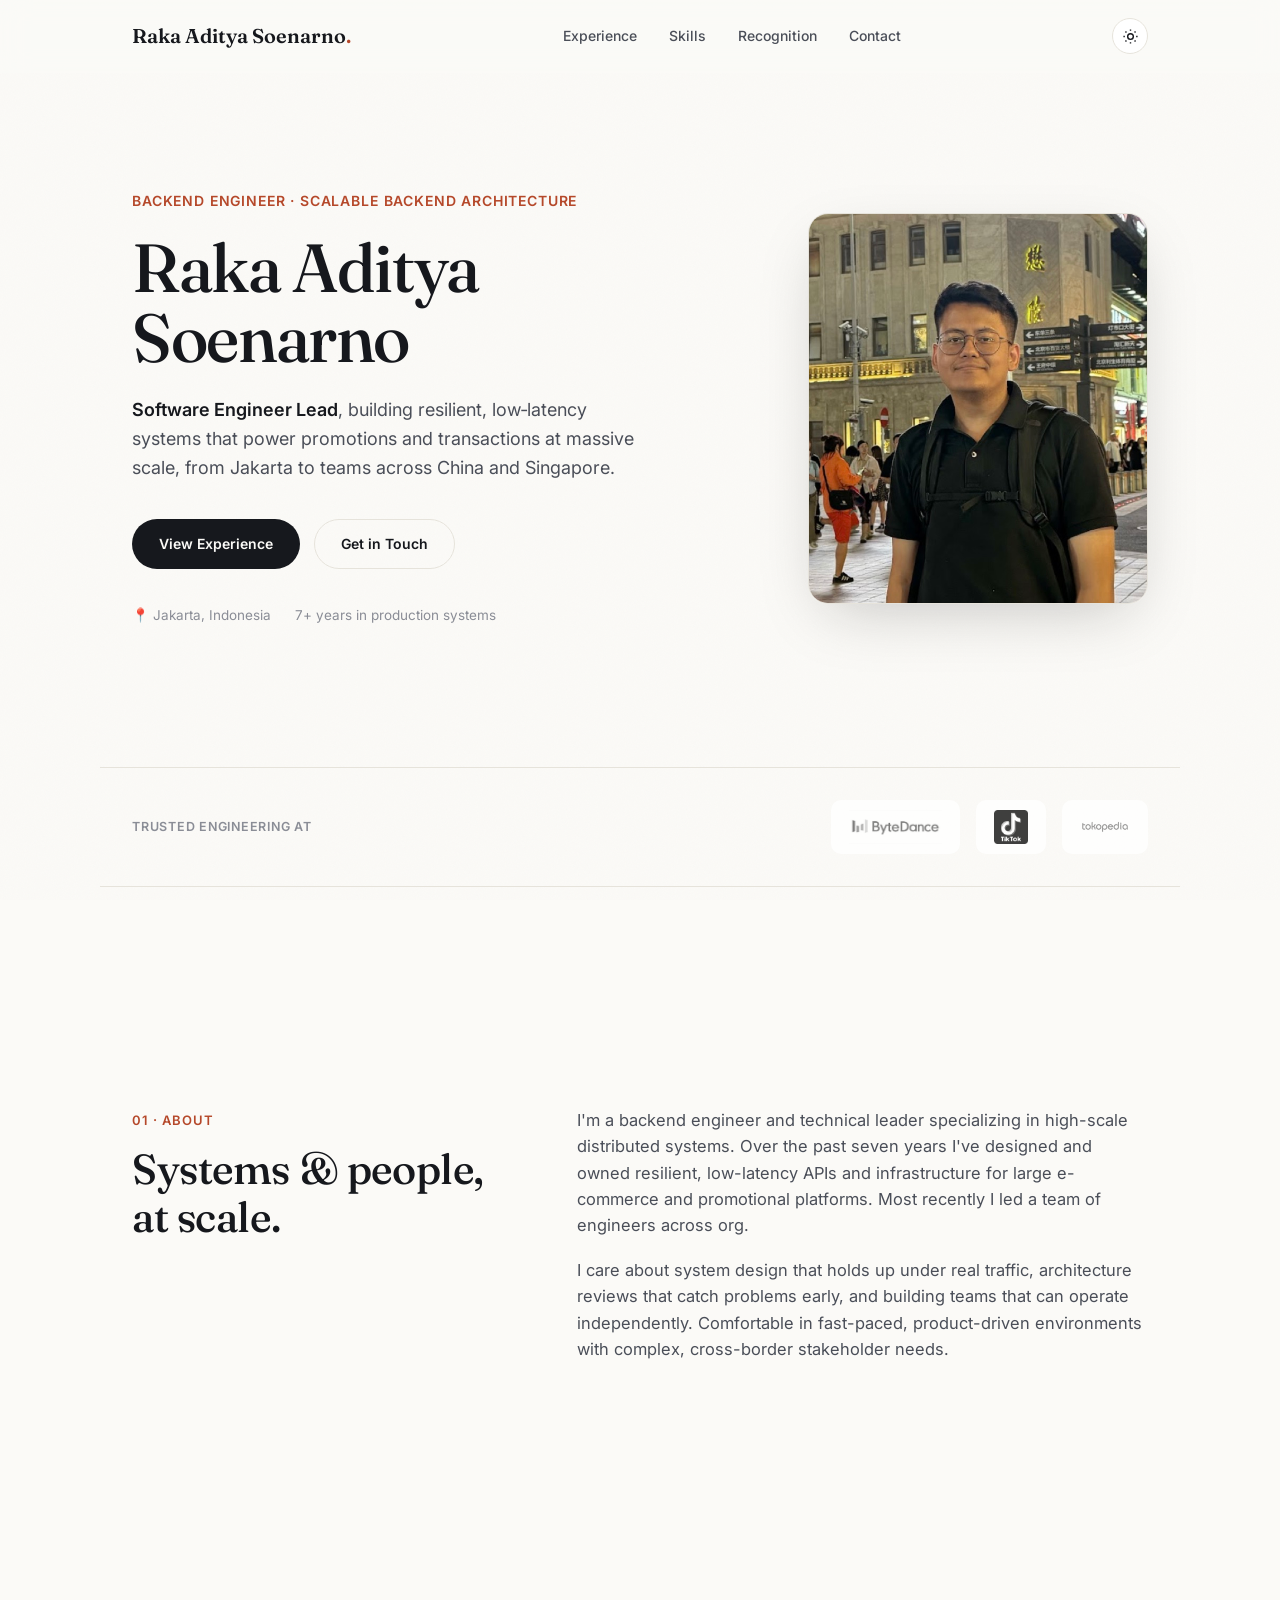
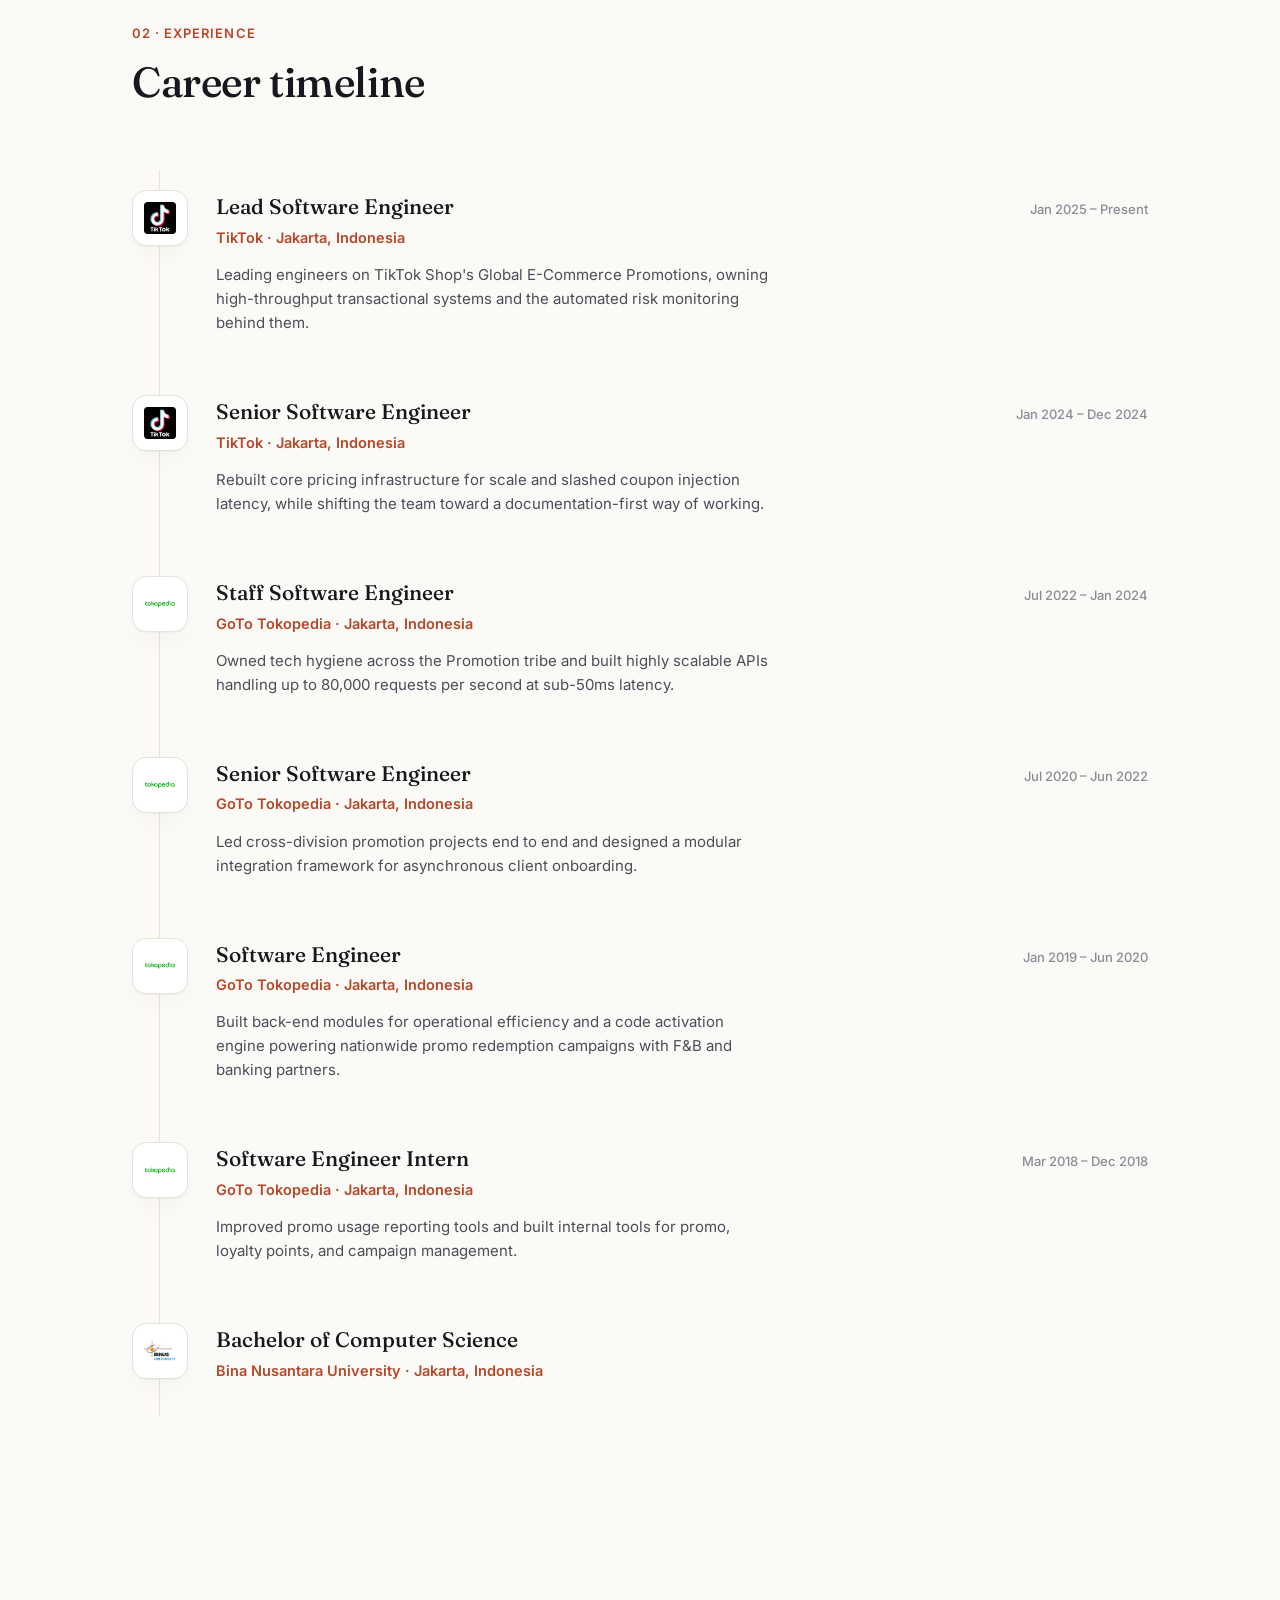
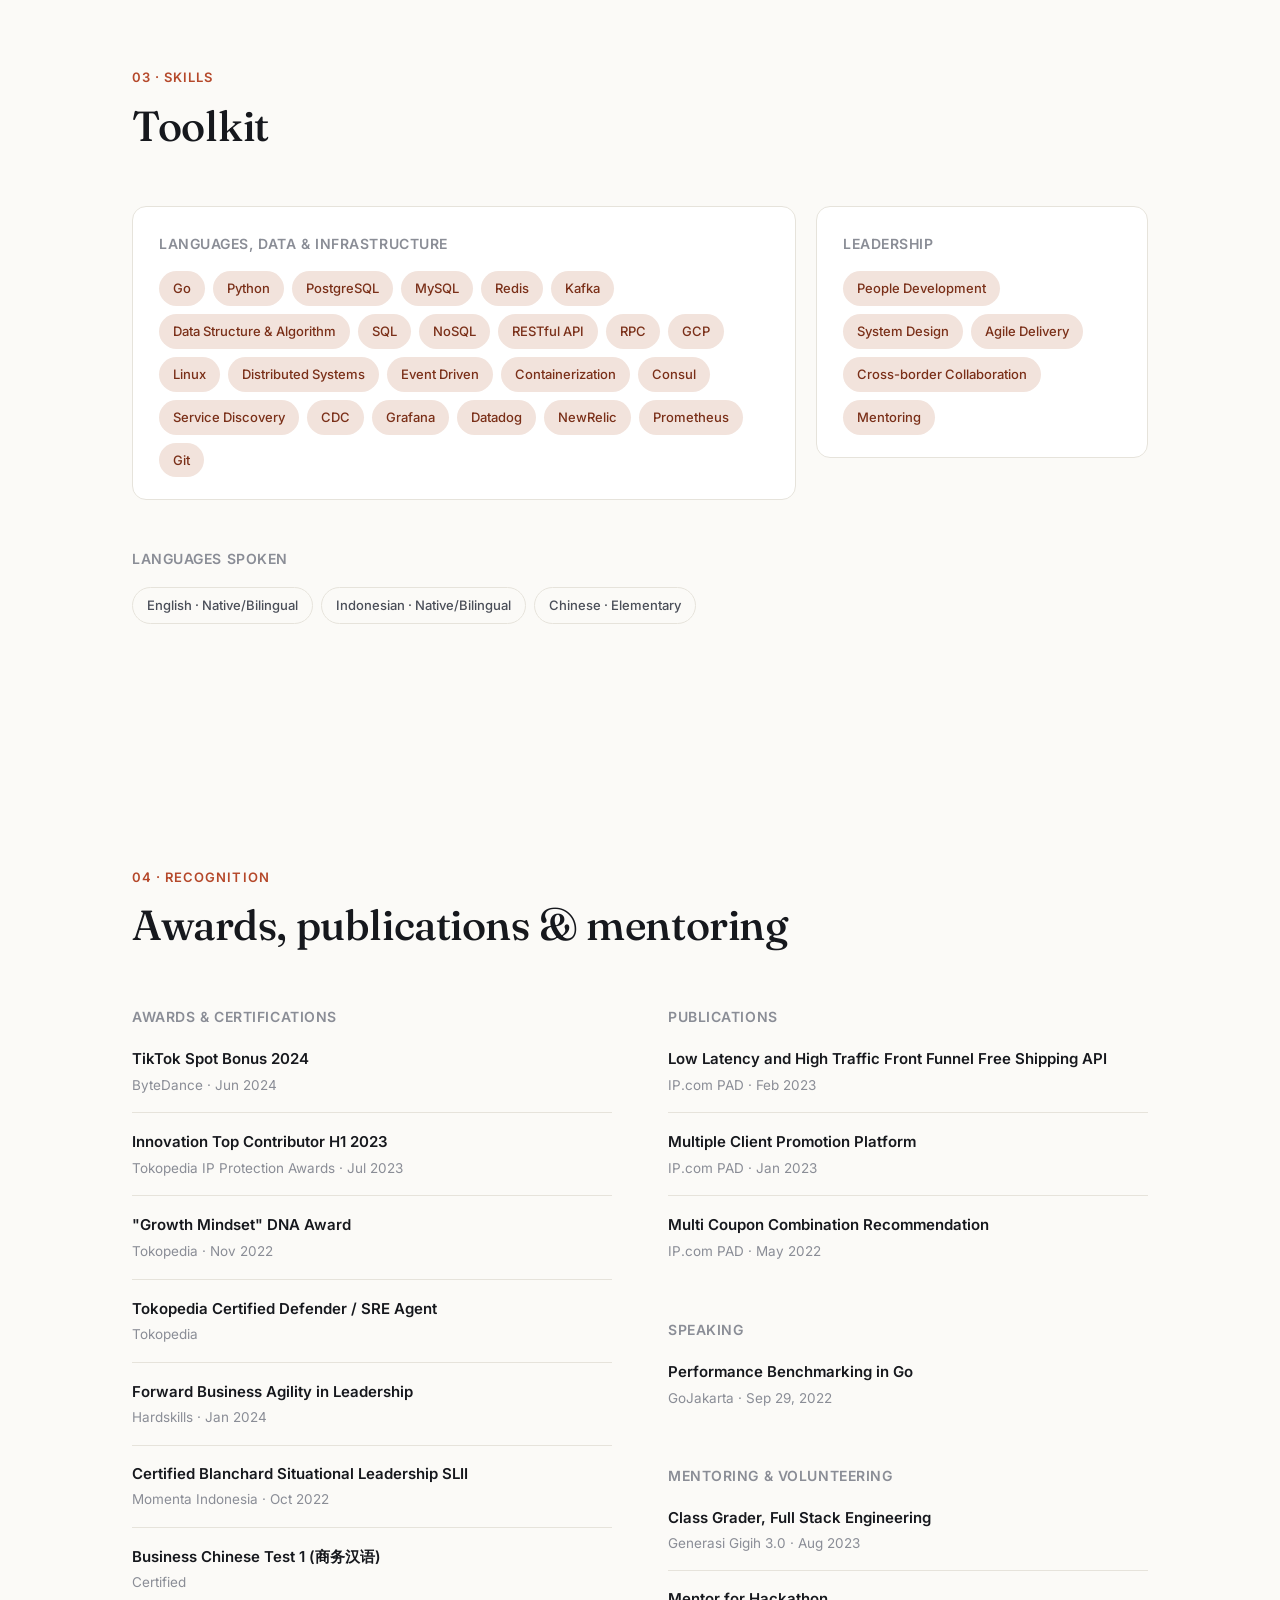
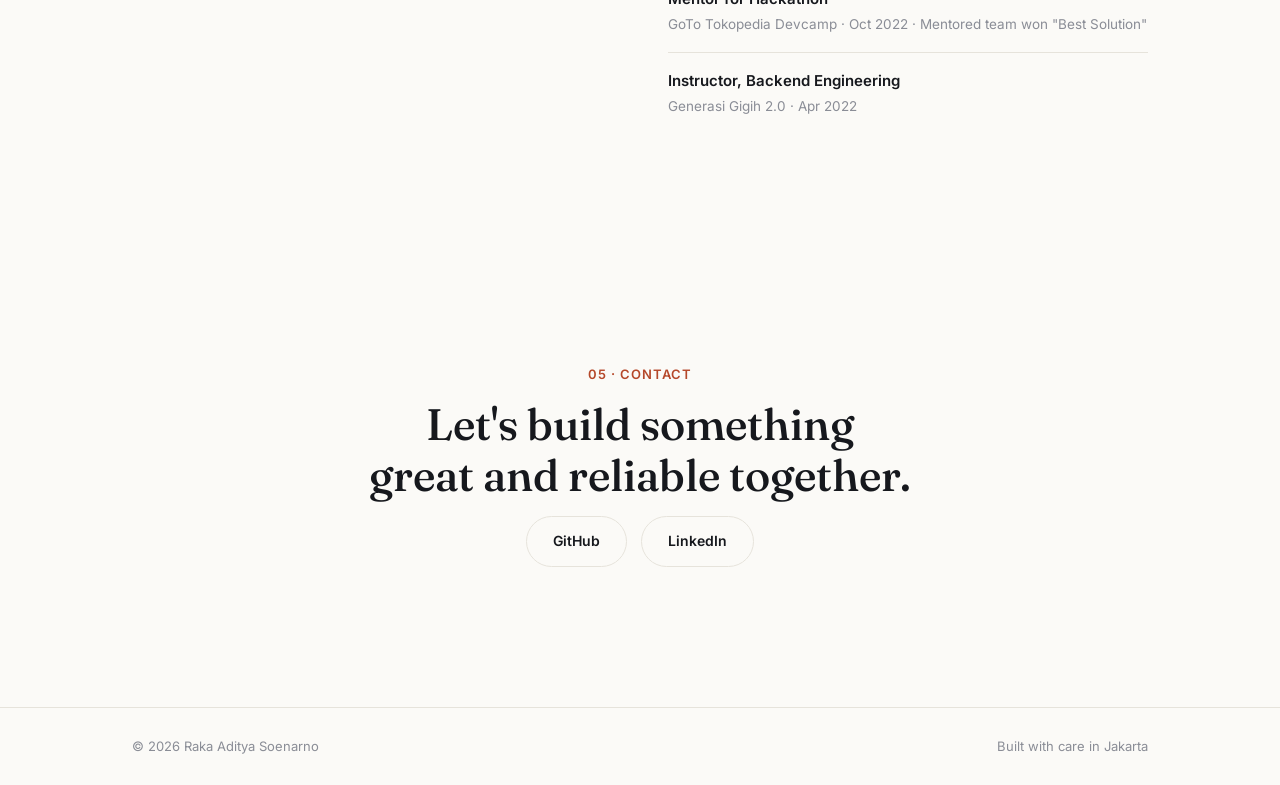
==== index.html @ b919f67d "init github.io" ====
<!DOCTYPE html>
<html lang="en">
<head>
<meta charset="UTF-8">
<meta name="viewport" content="width=device-width, initial-scale=1.0">
<title>Raka Aditya Soenarno · Lead Software Engineer</title>
<meta name="description" content="Raka Aditya Soenarno, Software Engineer leader. Backend engineer specializing in distributed systems, scalable backend architecture, and large-scale e-commerce platforms.">
<link rel="icon" href="data:,">
<link rel="preconnect" href="https://fonts.googleapis.com">
<link rel="preconnect" href="https://fonts.gstatic.com" crossorigin>
<link href="https://fonts.googleapis.com/css2?family=Fraunces:opsz,wght@9..144,400;9..144,500;9..144,600&family=Inter:wght@400;500;600;700&display=swap" rel="stylesheet">
<link rel="stylesheet" href="assets/css/style.css">
</head>
<body>

<div class="noise"></div>

<header class="nav" id="nav">
  <div class="nav-inner">
    <a href="#top" class="nav-brand">Raka Aditya Soenarno<span>.</span></a>
    <nav class="nav-links">
      <a href="#experience">Experience</a>
      <a href="#skills">Skills</a>
      <a href="#recognition">Recognition</a>
      <a href="#contact">Contact</a>
    </nav>
    <div class="nav-actions">
      <button id="theme-toggle" class="theme-toggle" aria-label="Toggle color theme">
        <svg class="icon-sun" viewBox="0 0 24 24" fill="none" stroke="currentColor" stroke-width="2"><circle cx="12" cy="12" r="4"/><path d="M12 2v2M12 20v2M4.9 4.9l1.4 1.4M17.7 17.7l1.4 1.4M2 12h2M20 12h2M4.9 19.1l1.4-1.4M17.7 6.3l1.4-1.4"/></svg>
        <svg class="icon-moon" viewBox="0 0 24 24" fill="none" stroke="currentColor" stroke-width="2"><path d="M21 12.8A9 9 0 1 1 11.2 3a7 7 0 0 0 9.8 9.8Z"/></svg>
      </button>
    </div>
    <button class="nav-burger" id="nav-burger" aria-label="Toggle menu"><span></span><span></span><span></span></button>
  </div>
</header>

<main id="top">

  <!-- HERO -->
  <section class="hero">
    <div class="hero-inner">
      <p class="eyebrow reveal">Backend Engineer · Scalable Backend Architecture</p>
      <h1 class="hero-title reveal">
        Raka Aditya<br>Soenarno
      </h1>
      <p class="hero-lede reveal">
        <strong>Software Engineer Lead</strong>, building resilient, low‑latency systems
        that power promotions and transactions at massive scale, from Jakarta to teams
        across China and Singapore.
      </p>
      <div class="hero-actions reveal">
        <a href="#experience" class="btn btn-primary">View Experience</a>
        <a href="#contact" class="btn btn-outline">Get in Touch</a>
      </div>
      <div class="hero-meta reveal">
        <span>📍 Jakarta, Indonesia</span>
        <span>7+ years in production systems</span>
      </div>
    </div>
    <div class="hero-figure reveal">
      <div class="hero-photo-wrap">
        <img src="assets/img/profile.jpg" alt="Portrait of Raka Aditya Soenarno" class="hero-photo">
      </div>
    </div>
  </section>

  <!-- LOGO STRIP -->
  <section class="logo-strip reveal">
    <div class="logo-strip-inner">
      <span class="logo-strip-label">Trusted engineering at</span>
      <div class="logo-strip-items">
        <img src="assets/img/logo-bytedance.png" alt="ByteDance">
        <img src="assets/img/logo-tiktok.png" alt="TikTok">
        <img src="assets/img/logo-tokopedia.png" alt="Tokopedia">
      </div>
    </div>
  </section>

  <!-- ABOUT -->
  <section class="section about" id="about">
    <div class="section-inner about-grid">
      <div class="section-head reveal">
        <span class="section-kicker">01 · About</span>
        <h2>Systems &amp; people,<br>at scale.</h2>
      </div>
      <div class="about-body reveal">
        <p>
          I'm a backend engineer and technical leader specializing in high-scale distributed
          systems. Over the past seven years I've designed and owned resilient, low-latency
          APIs and infrastructure for large e-commerce and promotional platforms. Most recently
          I led a team of engineers across org.
        </p>
        <p>
          I care about system design that holds up under real traffic, architecture reviews that
          catch problems early, and building teams that can operate independently. Comfortable in
          fast-paced, product-driven environments with complex, cross-border stakeholder needs.
        </p>
      </div>
    </div>
  </section>

  <!-- EXPERIENCE -->
  <section class="section experience" id="experience">
    <div class="section-inner">
      <div class="section-head reveal">
        <span class="section-kicker">02 · Experience</span>
        <h2>Career timeline</h2>
      </div>

      <div class="timeline">

        <article class="timeline-item reveal">
          <div class="timeline-logo"><img src="assets/img/logo-tiktok.png" alt="TikTok logo"></div>
          <div class="timeline-content">
            <div class="timeline-top">
              <h3>Lead Software Engineer</h3>
              <span class="timeline-date">Jan 2025 – Present</span>
            </div>
            <p class="timeline-org">TikTok · Jakarta, Indonesia</p>
            <p class="timeline-summary">Leading engineers on TikTok Shop's Global E-Commerce Promotions, owning high-throughput transactional systems and the automated risk monitoring behind them.</p>
          </div>
        </article>

        <article class="timeline-item reveal">
          <div class="timeline-logo"><img src="assets/img/logo-tiktok.png" alt="TikTok logo"></div>
          <div class="timeline-content">
            <div class="timeline-top">
              <h3>Senior Software Engineer</h3>
              <span class="timeline-date">Jan 2024 – Dec 2024</span>
            </div>
            <p class="timeline-org">TikTok · Jakarta, Indonesia</p>
            <p class="timeline-summary">Rebuilt core pricing infrastructure for scale and slashed coupon injection latency, while shifting the team toward a documentation-first way of working.</p>
          </div>
        </article>

        <article class="timeline-item reveal">
          <div class="timeline-logo"><img src="assets/img/logo-tokopedia.png" alt="Tokopedia logo"></div>
          <div class="timeline-content">
            <div class="timeline-top">
              <h3>Staff Software Engineer</h3>
              <span class="timeline-date">Jul 2022 – Jan 2024</span>
            </div>
            <p class="timeline-org">GoTo Tokopedia · Jakarta, Indonesia</p>
            <p class="timeline-summary">Owned tech hygiene across the Promotion tribe and built highly scalable APIs handling up to 80,000 requests per second at sub-50ms latency.</p>
          </div>
        </article>

        <article class="timeline-item reveal">
          <div class="timeline-logo"><img src="assets/img/logo-tokopedia.png" alt="Tokopedia logo"></div>
          <div class="timeline-content">
            <div class="timeline-top">
              <h3>Senior Software Engineer</h3>
              <span class="timeline-date">Jul 2020 – Jun 2022</span>
            </div>
            <p class="timeline-org">GoTo Tokopedia · Jakarta, Indonesia</p>
            <p class="timeline-summary">Led cross-division promotion projects end to end and designed a modular integration framework for asynchronous client onboarding.</p>
          </div>
        </article>

        <article class="timeline-item reveal">
          <div class="timeline-logo"><img src="assets/img/logo-tokopedia.png" alt="Tokopedia logo"></div>
          <div class="timeline-content">
            <div class="timeline-top">
              <h3>Software Engineer</h3>
              <span class="timeline-date">Jan 2019 – Jun 2020</span>
            </div>
            <p class="timeline-org">GoTo Tokopedia · Jakarta, Indonesia</p>
            <p class="timeline-summary">Built back-end modules for operational efficiency and a code activation engine powering nationwide promo redemption campaigns with F&amp;B and banking partners.</p>
          </div>
        </article>

        <article class="timeline-item reveal">
          <div class="timeline-logo"><img src="assets/img/logo-tokopedia.png" alt="Tokopedia logo"></div>
          <div class="timeline-content">
            <div class="timeline-top">
              <h3>Software Engineer Intern</h3>
              <span class="timeline-date">Mar 2018 – Dec 2018</span>
            </div>
            <p class="timeline-org">GoTo Tokopedia · Jakarta, Indonesia</p>
            <p class="timeline-summary">Improved promo usage reporting tools and built internal tools for promo, loyalty points, and campaign management.</p>
          </div>
        </article>

        <article class="timeline-item reveal">
          <div class="timeline-logo"><img src="assets/img/logo-binus.png" alt="Bina Nusantara University logo"></div>
          <div class="timeline-content">
            <div class="timeline-top">
              <h3>Bachelor of Computer Science</h3>
            </div>
            <p class="timeline-org">Bina Nusantara University · Jakarta, Indonesia</p>
          </div>
        </article>

      </div>
    </div>
  </section>

  <!-- SKILLS -->
  <section class="section skills" id="skills">
    <div class="section-inner">
      <div class="section-head reveal">
        <span class="section-kicker">03 · Skills</span>
        <h2>Toolkit</h2>
      </div>
      <div class="skills-grid skills-grid-2 reveal">
        <div class="skill-card">
          <h3>Languages, Data &amp; Infrastructure</h3>
          <div class="tag-row">
            <span class="tag">Go</span><span class="tag">Python</span><span class="tag">PostgreSQL</span>
            <span class="tag">MySQL</span><span class="tag">Redis</span><span class="tag">Kafka</span><span class="tag">Data Structure & Algorithm</span><span class="tag">SQL</span><span class="tag">NoSQL</span>
            <span class="tag">RESTful API</span><span class="tag">RPC</span><span class="tag">GCP</span>
            <span class="tag">Linux</span><span class="tag">Distributed Systems</span><span class="tag">Event Driven</span>
            <span class="tag">Containerization</span><span class="tag">Consul</span><span class="tag">Service Discovery</span>
            <span class="tag">CDC</span><span class="tag">Grafana</span><span class="tag">Datadog</span><span class="tag">NewRelic</span><span class="tag">Prometheus</span><span class="tag">Git</span>
          </div>
        </div>
        <div class="skill-card">
          <h3>Leadership</h3>
          <div class="tag-row">
            <span class="tag">People Development</span><span class="tag">System Design</span>
            <span class="tag">Agile Delivery</span><span class="tag">Cross-border Collaboration</span>
            <span class="tag">Mentoring</span>
          </div>
        </div>
      </div>
      <div class="languages reveal">
        <h3>Languages spoken</h3>
        <div class="tag-row">
          <span class="tag tag-outline">English · Native/Bilingual</span>
          <span class="tag tag-outline">Indonesian · Native/Bilingual</span>
          <span class="tag tag-outline">Chinese · Elementary</span>
        </div>
      </div>
    </div>
  </section>

  <!-- RECOGNITION -->
  <section class="section recognition" id="recognition">
    <div class="section-inner">
      <div class="section-head reveal">
        <span class="section-kicker">04 · Recognition</span>
        <h2>Awards, publications &amp; mentoring</h2>
      </div>

      <div class="recog-grid">

        <div class="recog-col reveal">
          <h3>Awards &amp; Certifications</h3>
          <ul class="recog-list">
            <li><a href="https://drive.google.com/file/d/1cveMul2L9PNkKo8vvNE9umAw7BUr4FBS/view?usp=sharing" target="_blank" rel="noopener"><strong>TikTok Spot Bonus 2024</strong></a><span>ByteDance · Jun 2024</span></li>
            <li><a href="https://drive.google.com/file/d/1KoL11VgMPD6YnLy2Mr4isk33xiAp8s93/view" target="_blank" rel="noopener"><strong>Innovation Top Contributor H1 2023</strong></a><span>Tokopedia IP Protection Awards · Jul 2023</span></li>
            <li><a href="https://drive.google.com/file/d/1ldvlqkJpcmP21sttpqTZuJ7hfmP3nafx/view" target="_blank" rel="noopener"><strong>"Growth Mindset" DNA Award</strong></a><span>Tokopedia · Nov 2022</span></li>
            <li><a href="https://drive.google.com/file/d/1ufV-iQB5ESxHqWHbPsmKjRHuCuE8nBid/view" target="_blank" rel="noopener"><strong>Tokopedia Certified Defender / SRE Agent</strong></a><span>Tokopedia</span></li>
            <li><a href="https://credential.net/dce878ec-ec73-445b-8ec5-98362bc1d83d" target="_blank" rel="noopener"><strong>Forward Business Agility in Leadership</strong></a><span>Hardskills · Jan 2024</span></li>
            <li><strong>Certified Blanchard Situational Leadership SLII</strong><span>Momenta Indonesia · Oct 2022</span></li>
            <li><a href="https://drive.google.com/file/d/1ojCNOMlBIiISA3DYfwRHMsqQy0t8rTJ1/view" target="_blank" rel="noopener"><strong>Business Chinese Test 1 (商务汉语)</strong></a><span>Certified</span></li>
          </ul>
        </div>

        <div class="recog-col reveal">
          <h3>Publications</h3>
          <ul class="recog-list">
            <li><a href="https://priorart.ip.com/IPCOM/000271759" target="_blank" rel="noopener"><strong>Low Latency and High Traffic Front Funnel Free Shipping API</strong></a><span>IP.com PAD · Feb 2023</span></li>
            <li><a href="https://priorart.ip.com/IPCOM/000271559" target="_blank" rel="noopener"><strong>Multiple Client Promotion Platform</strong></a><span>IP.com PAD · Jan 2023</span></li>
            <li><a href="https://priorart.ip.com/IPCOM/000269933" target="_blank" rel="noopener"><strong>Multi Coupon Combination Recommendation</strong></a><span>IP.com PAD · May 2022</span></li>
          </ul>
          <h3 class="recog-sub">Speaking</h3>
          <ul class="recog-list">
            <li><a href="https://drive.google.com/drive/folders/1sGQ34MtrzZZcjBdmcHGw6arGLul5xtmA" target="_blank" rel="noopener"><strong>Performance Benchmarking in Go</strong></a><span>GoJakarta · Sep 29, 2022</span></li>
          </ul>
          <h3 class="recog-sub">Mentoring &amp; Volunteering</h3>
          <ul class="recog-list">
            <li><strong>Class Grader, Full Stack Engineering</strong><span>Generasi Gigih 3.0 · Aug 2023</span></li>
            <li><strong>Mentor for Hackathon</strong><span>GoTo Tokopedia Devcamp · Oct 2022 · Mentored team won "Best Solution"</span></li>
            <li><strong>Instructor, Backend Engineering</strong><span>Generasi Gigih 2.0 · Apr 2022</span></li>
          </ul>
        </div>

      </div>
    </div>
  </section>

  <!-- CONTACT -->
  <section class="section contact" id="contact">
    <div class="section-inner contact-inner reveal">
      <span class="section-kicker">05 · Contact</span>
      <h2>Let's build something<br>great and reliable together.</h2>
      <div class="contact-links">
        <a href="https://github.com/rakadityas" target="_blank" rel="noopener" class="btn btn-outline">GitHub</a>
        <a href="https://www.linkedin.com/in/rakadityas/" target="_blank" rel="noopener" class="btn btn-outline">LinkedIn</a>
      </div>
    </div>
  </section>

</main>

<footer class="footer">
  <div class="footer-inner">
    <span>© <span id="year"></span> Raka Aditya Soenarno</span>
    <span>Built with care in Jakarta</span>
  </div>
</footer>

<script src="assets/js/main.js"></script>
</body>
</html>
---- assets/css/style.css ----
/* =========================================================
   Raka Aditya Soenarno · Portfolio
   ========================================================= */

:root {
  --font-display: 'Fraunces', Georgia, serif;
  --font-body: 'Inter', -apple-system, BlinkMacSystemFont, 'Segoe UI', sans-serif;

  --bg: #fbfaf7;
  --bg-elevated: #ffffff;
  --ink: #16181d;
  --ink-soft: #4a4e58;
  --ink-faint: #8a8d96;
  --line: #e6e3db;
  --accent: #b5482a;
  --accent-soft: #f2e3dc;
  --accent-ink: #7a2f18;

  --radius-lg: 20px;
  --radius-md: 14px;
  --radius-sm: 8px;
  --shadow-soft: 0 1px 2px rgba(20,20,20,.04), 0 12px 32px -16px rgba(20,20,20,.12);
  --shadow-lift: 0 20px 60px -20px rgba(20,20,20,.25);
  --ease: cubic-bezier(.16,1,.3,1);
}

:root[data-theme="dark"] {
  --bg: #101114;
  --bg-elevated: #17181c;
  --ink: #f2f1ed;
  --ink-soft: #b7b8c0;
  --ink-faint: #74767f;
  --line: #2a2b30;
  --accent: #e2734a;
  --accent-soft: #2a1e19;
  --accent-ink: #f0a482;
  --shadow-soft: 0 1px 2px rgba(0,0,0,.3), 0 12px 32px -16px rgba(0,0,0,.5);
  --shadow-lift: 0 20px 60px -20px rgba(0,0,0,.6);
}

@media (prefers-color-scheme: dark) {
  :root:not([data-theme="light"]) {
    --bg: #101114;
    --bg-elevated: #17181c;
    --ink: #f2f1ed;
    --ink-soft: #b7b8c0;
    --ink-faint: #74767f;
    --line: #2a2b30;
    --accent: #e2734a;
    --accent-soft: #2a1e19;
    --accent-ink: #f0a482;
    --shadow-soft: 0 1px 2px rgba(0,0,0,.3), 0 12px 32px -16px rgba(0,0,0,.5);
    --shadow-lift: 0 20px 60px -20px rgba(0,0,0,.6);
  }
}

* { box-sizing: border-box; }
html { scroll-behavior: smooth; }

body {
  margin: 0;
  background: var(--bg);
  color: var(--ink);
  font-family: var(--font-body);
  font-size: 16px;
  line-height: 1.6;
  -webkit-font-smoothing: antialiased;
  transition: background .3s var(--ease), color .3s var(--ease);
  overflow-x: hidden;
}

.noise {
  position: fixed;
  inset: 0;
  pointer-events: none;
  z-index: 0;
  opacity: .025;
  background-image: url("data:image/svg+xml,%3Csvg xmlns='http://www.w3.org/2000/svg' width='120' height='120'%3E%3Cfilter id='n'%3E%3CfeTurbulence type='fractalNoise' baseFrequency='0.9' numOctaves='2' stitchTiles='stitch'/%3E%3C/filter%3E%3Crect width='100%25' height='100%25' filter='url(%23n)'/%3E%3C/svg%3E");
}

a { color: inherit; text-decoration: none; }
ul { margin: 0; padding: 0; list-style: none; }
img { max-width: 100%; display: block; }

::selection { background: var(--accent-soft); color: var(--accent-ink); }

/* ---------- Layout helpers ---------- */
.section { padding: 120px 0; position: relative; }
.section-inner { max-width: 1080px; margin: 0 auto; padding: 0 32px; }

.section-head { margin-bottom: 56px; }
.section-kicker {
  display: inline-block;
  font-size: 13px;
  letter-spacing: .08em;
  text-transform: uppercase;
  color: var(--accent);
  font-weight: 600;
  margin-bottom: 14px;
}
.section-head h2 {
  font-family: var(--font-display);
  font-weight: 500;
  font-size: clamp(28px, 4vw, 42px);
  margin: 0;
  letter-spacing: -.01em;
  line-height: 1.15;
}

/* ---------- Nav ---------- */
.nav {
  position: fixed;
  top: 0; left: 0; right: 0;
  z-index: 100;
  background: color-mix(in srgb, var(--bg) 82%, transparent);
  backdrop-filter: blur(14px);
  -webkit-backdrop-filter: blur(14px);
  border-bottom: 1px solid transparent;
  transition: border-color .3s var(--ease);
}
.nav.scrolled { border-bottom-color: var(--line); }

.nav-inner {
  max-width: 1080px;
  margin: 0 auto;
  padding: 18px 32px;
  display: flex;
  align-items: center;
  justify-content: space-between;
}

.nav-brand {
  font-family: var(--font-display);
  font-size: 20px;
  font-weight: 600;
}
.nav-brand span { color: var(--accent); }

.nav-links {
  display: flex;
  gap: 32px;
  font-size: 14px;
  font-weight: 500;
}
.nav-links a {
  color: var(--ink-soft);
  position: relative;
  padding: 4px 0;
  transition: color .2s var(--ease);
}
.nav-links a:hover { color: var(--ink); }
.nav-links a::after {
  content: "";
  position: absolute;
  left: 0; bottom: 0;
  width: 0; height: 1px;
  background: var(--accent);
  transition: width .25s var(--ease);
}
.nav-links a:hover::after { width: 100%; }

.nav-actions { display: flex; align-items: center; gap: 12px; }

.theme-toggle {
  width: 36px; height: 36px;
  border-radius: 50%;
  border: 1px solid var(--line);
  background: var(--bg-elevated);
  color: var(--ink);
  display: flex; align-items: center; justify-content: center;
  cursor: pointer;
  transition: transform .2s var(--ease), border-color .2s;
}
.theme-toggle:hover { border-color: var(--accent); transform: translateY(-1px); }
.theme-toggle svg { width: 17px; height: 17px; }
.theme-toggle .icon-moon { display: none; }
:root[data-theme="dark"] .theme-toggle .icon-sun { display: none; }
:root[data-theme="dark"] .theme-toggle .icon-moon { display: block; }

.nav-burger {
  display: none;
  -webkit-appearance: none;
  appearance: none;
  width: 36px; height: 36px;
  border: none; background: none;
  padding: 0;
  cursor: pointer;
  flex-direction: column;
  align-items: center;
  justify-content: center;
  gap: 5px;
}
.nav-burger span {
  width: 20px; height: 1.5px;
  background: var(--ink);
  transition: transform .25s var(--ease), opacity .2s;
}
.nav-burger.open span:nth-child(1) { transform: translateY(6.5px) rotate(45deg); }
.nav-burger.open span:nth-child(2) { opacity: 0; }
.nav-burger.open span:nth-child(3) { transform: translateY(-6.5px) rotate(-45deg); }

/* ---------- Buttons ---------- */
.btn {
  display: inline-flex;
  align-items: center;
  justify-content: center;
  padding: 13px 26px;
  border-radius: 999px;
  font-size: 14px;
  font-weight: 600;
  border: 1px solid transparent;
  cursor: pointer;
  transition: transform .2s var(--ease), background .2s, border-color .2s, color .2s;
  white-space: nowrap;
}
.btn:hover { transform: translateY(-2px); }
.btn-primary { background: var(--ink); color: var(--bg); }
:root[data-theme="dark"] .btn-primary { background: var(--accent); color: #1a0f0a; }
.btn-primary:hover { background: var(--accent); color: #fff; }
:root[data-theme="dark"] .btn-primary:hover { background: var(--ink); color: var(--bg); }

.btn-outline { border-color: var(--line); color: var(--ink); background: transparent; }
.btn-outline:hover { border-color: var(--accent); color: var(--accent); }

.btn-ghost { color: var(--ink-soft); padding: 10px 18px; font-size: 13.5px; }
.btn-ghost:hover { color: var(--ink); transform: none; }

/* ---------- Hero ---------- */
.hero {
  max-width: 1080px;
  margin: 0 auto;
  padding: 190px 32px 100px;
  display: grid;
  grid-template-columns: minmax(0, 1.1fr) minmax(0, .9fr);
  gap: 48px;
  align-items: center;
}

.eyebrow {
  font-size: 14px;
  font-weight: 600;
  letter-spacing: .06em;
  text-transform: uppercase;
  color: var(--accent);
  margin: 0 0 20px;
}

.hero-title {
  font-family: var(--font-display);
  font-weight: 500;
  font-size: clamp(42px, 6vw, 68px);
  line-height: 1.03;
  letter-spacing: -.02em;
  margin: 0 0 24px;
}

.hero-lede {
  font-size: 18px;
  color: var(--ink-soft);
  max-width: 46ch;
  margin: 0 0 36px;
}
.hero-lede strong { color: var(--ink); font-weight: 600; }

.hero-actions { display: flex; gap: 14px; margin-bottom: 36px; flex-wrap: wrap; }

.hero-meta {
  display: flex;
  gap: 24px;
  font-size: 13.5px;
  color: var(--ink-faint);
  flex-wrap: wrap;
}

.hero-figure { position: relative; min-width: 0; }
.hero-photo-wrap {
  position: relative;
  width: 100%;
  max-width: 340px;
  margin-left: auto;
  border-radius: var(--radius-lg);
  overflow: hidden;
  aspect-ratio: 4 / 4.6;
  box-shadow: var(--shadow-lift);
  border: 1px solid var(--line);
}
.hero-photo { width: 100%; height: 100%; object-fit: cover; }

/* ---------- Logo strip ---------- */
.logo-strip { padding: 40px 0 100px; }
.logo-strip-inner {
  max-width: 1080px;
  margin: 0 auto;
  padding: 32px 32px;
  border-top: 1px solid var(--line);
  border-bottom: 1px solid var(--line);
  display: flex;
  align-items: center;
  justify-content: space-between;
  gap: 32px;
  flex-wrap: wrap;
}
.logo-strip-label {
  font-size: 12.5px;
  color: var(--ink-faint);
  text-transform: uppercase;
  letter-spacing: .06em;
  font-weight: 600;
  white-space: nowrap;
}
.logo-strip-items { display: flex; align-items: center; gap: 16px; flex-wrap: wrap; }
.logo-strip-items img {
  height: 54px;
  width: auto;
  object-fit: contain;
  background: #ffffff;
  border-radius: 10px;
  padding: 10px 18px;
  opacity: .75;
  filter: grayscale(1);
  transition: opacity .25s var(--ease), filter .25s var(--ease);
}
.logo-strip-items img:hover { opacity: 1; filter: grayscale(0); }

/* ---------- About ---------- */
.about-grid {
  display: grid;
  grid-template-columns: .8fr 1.2fr;
  gap: 64px;
}
.about-body p { color: var(--ink-soft); font-size: 16.5px; margin: 0 0 18px; max-width: 62ch; }

/* ---------- Timeline ---------- */
.timeline {
  position: relative;
  display: flex;
  flex-direction: column;
  gap: 4px;
}
.timeline::before {
  content: "";
  position: absolute;
  left: 27px;
  top: 8px; bottom: 8px;
  width: 1px;
  background: var(--line);
}

.timeline-item {
  display: grid;
  grid-template-columns: 56px 1fr;
  gap: 28px;
  padding: 28px 0;
  position: relative;
}

.timeline-logo {
  width: 56px; height: 56px;
  border-radius: 14px;
  background: #ffffff;
  border: 1px solid var(--line);
  display: flex; align-items: center; justify-content: center;
  padding: 11px;
  z-index: 1;
  box-shadow: var(--shadow-soft);
}
.timeline-logo img { width: 100%; height: 100%; object-fit: contain; }

.timeline-top {
  display: flex;
  align-items: baseline;
  justify-content: space-between;
  gap: 16px;
  flex-wrap: wrap;
  margin-bottom: 2px;
}
.timeline-content h3 {
  font-family: var(--font-display);
  font-size: 21px;
  font-weight: 500;
  margin: 0;
}
.timeline-date {
  font-size: 13px;
  color: var(--ink-faint);
  white-space: nowrap;
  font-weight: 500;
}
.timeline-org {
  font-size: 14.5px;
  color: var(--accent);
  font-weight: 600;
  margin: 0 0 14px;
}
.timeline-summary {
  font-size: 15px;
  color: var(--ink-soft);
  max-width: 62ch;
  margin: 0;
}

/* ---------- Skills ---------- */
.skills-grid {
  display: grid;
  grid-template-columns: repeat(2, 1fr);
  gap: 20px;
  margin-bottom: 40px;
}
.skills-grid-2 { grid-template-columns: 2fr 1fr; align-items: start; }
.skill-card {
  background: var(--bg-elevated);
  border: 1px solid var(--line);
  border-radius: var(--radius-md);
  padding: 26px 26px 22px;
}
.skill-card h3 {
  font-size: 14px;
  font-weight: 600;
  text-transform: uppercase;
  letter-spacing: .04em;
  color: var(--ink-faint);
  margin: 0 0 16px;
}

.tag-row { display: flex; flex-wrap: wrap; gap: 8px; }
.tag {
  font-size: 13px;
  font-weight: 500;
  padding: 7px 14px;
  border-radius: 999px;
  background: var(--accent-soft);
  color: var(--accent-ink);
}
.tag-outline {
  background: transparent;
  border: 1px solid var(--line);
  color: var(--ink-soft);
}

.languages { padding-top: 8px; }
.languages h3 {
  font-size: 14px;
  font-weight: 600;
  text-transform: uppercase;
  letter-spacing: .04em;
  color: var(--ink-faint);
  margin: 0 0 16px;
}

/* ---------- Recognition ---------- */
.recog-grid {
  display: grid;
  grid-template-columns: 1fr 1fr;
  gap: 56px;
}
.recog-col h3 {
  font-size: 14px;
  font-weight: 600;
  text-transform: uppercase;
  letter-spacing: .04em;
  color: var(--ink-faint);
  margin: 0 0 18px;
}
.recog-col h3.recog-sub { margin-top: 56px; }
.recog-list { display: flex; flex-direction: column; gap: 16px; margin-bottom: 4px; }
.recog-list li {
  display: flex;
  flex-direction: column;
  gap: 3px;
  padding-bottom: 16px;
  border-bottom: 1px solid var(--line);
}
.recog-list li:last-child { border-bottom: none; padding-bottom: 0; }
.recog-list strong { font-size: 15px; font-weight: 600; }
.recog-list span { font-size: 13.5px; color: var(--ink-faint); }
.recog-list a { transition: color .2s var(--ease); }
.recog-list a:hover strong { color: var(--accent); }

/* ---------- Contact ---------- */
.contact { padding-bottom: 140px; }
.contact-inner { text-align: center; max-width: 640px; }
.contact h2 {
  font-family: var(--font-display);
  font-weight: 500;
  font-size: clamp(28px, 4vw, 44px);
  margin: 0 0 16px;
  line-height: 1.15;
}
.contact p { color: var(--ink-soft); font-size: 16.5px; margin: 0 0 36px; }
.contact-links { display: flex; gap: 14px; justify-content: center; flex-wrap: wrap; }

/* ---------- Footer ---------- */
.footer { border-top: 1px solid var(--line); padding: 28px 0; }
.footer-inner {
  max-width: 1080px;
  margin: 0 auto;
  padding: 0 32px;
  display: flex;
  justify-content: space-between;
  font-size: 13px;
  color: var(--ink-faint);
  flex-wrap: wrap;
  gap: 8px;
}

/* ---------- Reveal animation ---------- */
.reveal {
  opacity: 0;
  transform: translateY(18px);
  transition: opacity .7s var(--ease), transform .7s var(--ease);
}
.reveal.in-view { opacity: 1; transform: translateY(0); }

@media (prefers-reduced-motion: reduce) {
  .reveal { opacity: 1; transform: none; transition: none; }
  html { scroll-behavior: auto; }
}

/* ---------- Responsive ---------- */
@media (max-width: 860px) {
  .nav-links {
    position: fixed;
    top: 68px; left: 0; right: 0;
    flex-direction: column;
    gap: 0;
    background: var(--bg);
    border-bottom: 1px solid var(--line);
    padding: 8px 22px 20px;
    transform: translateY(-8px);
    opacity: 0;
    pointer-events: none;
    transition: opacity .2s var(--ease), transform .2s var(--ease);
  }
  .nav-links.mobile-open {
    opacity: 1;
    transform: translateY(0);
    pointer-events: auto;
  }
  .nav-links a { padding: 14px 0; border-bottom: 1px solid var(--line); }
  .nav-links a:last-child { border-bottom: none; }
  .nav-burger { display: flex; }
  .nav-resume { display: none; }

  .hero { grid-template-columns: 1fr; padding-top: 150px; }
  .hero-figure { order: -1; max-width: 320px; margin: 0 auto 20px; }

  .about-grid { grid-template-columns: 1fr; gap: 32px; }

  .skills-grid { grid-template-columns: 1fr; }
  .recog-grid { grid-template-columns: 1fr; gap: 40px; }

  .section { padding: 80px 0; }
  .section-inner { padding: 0 22px; }

  .logo-strip-inner { flex-direction: column; align-items: flex-start; gap: 20px; }
}

@media (max-width: 480px) {
  .hero-actions .btn { flex: 1; }
}
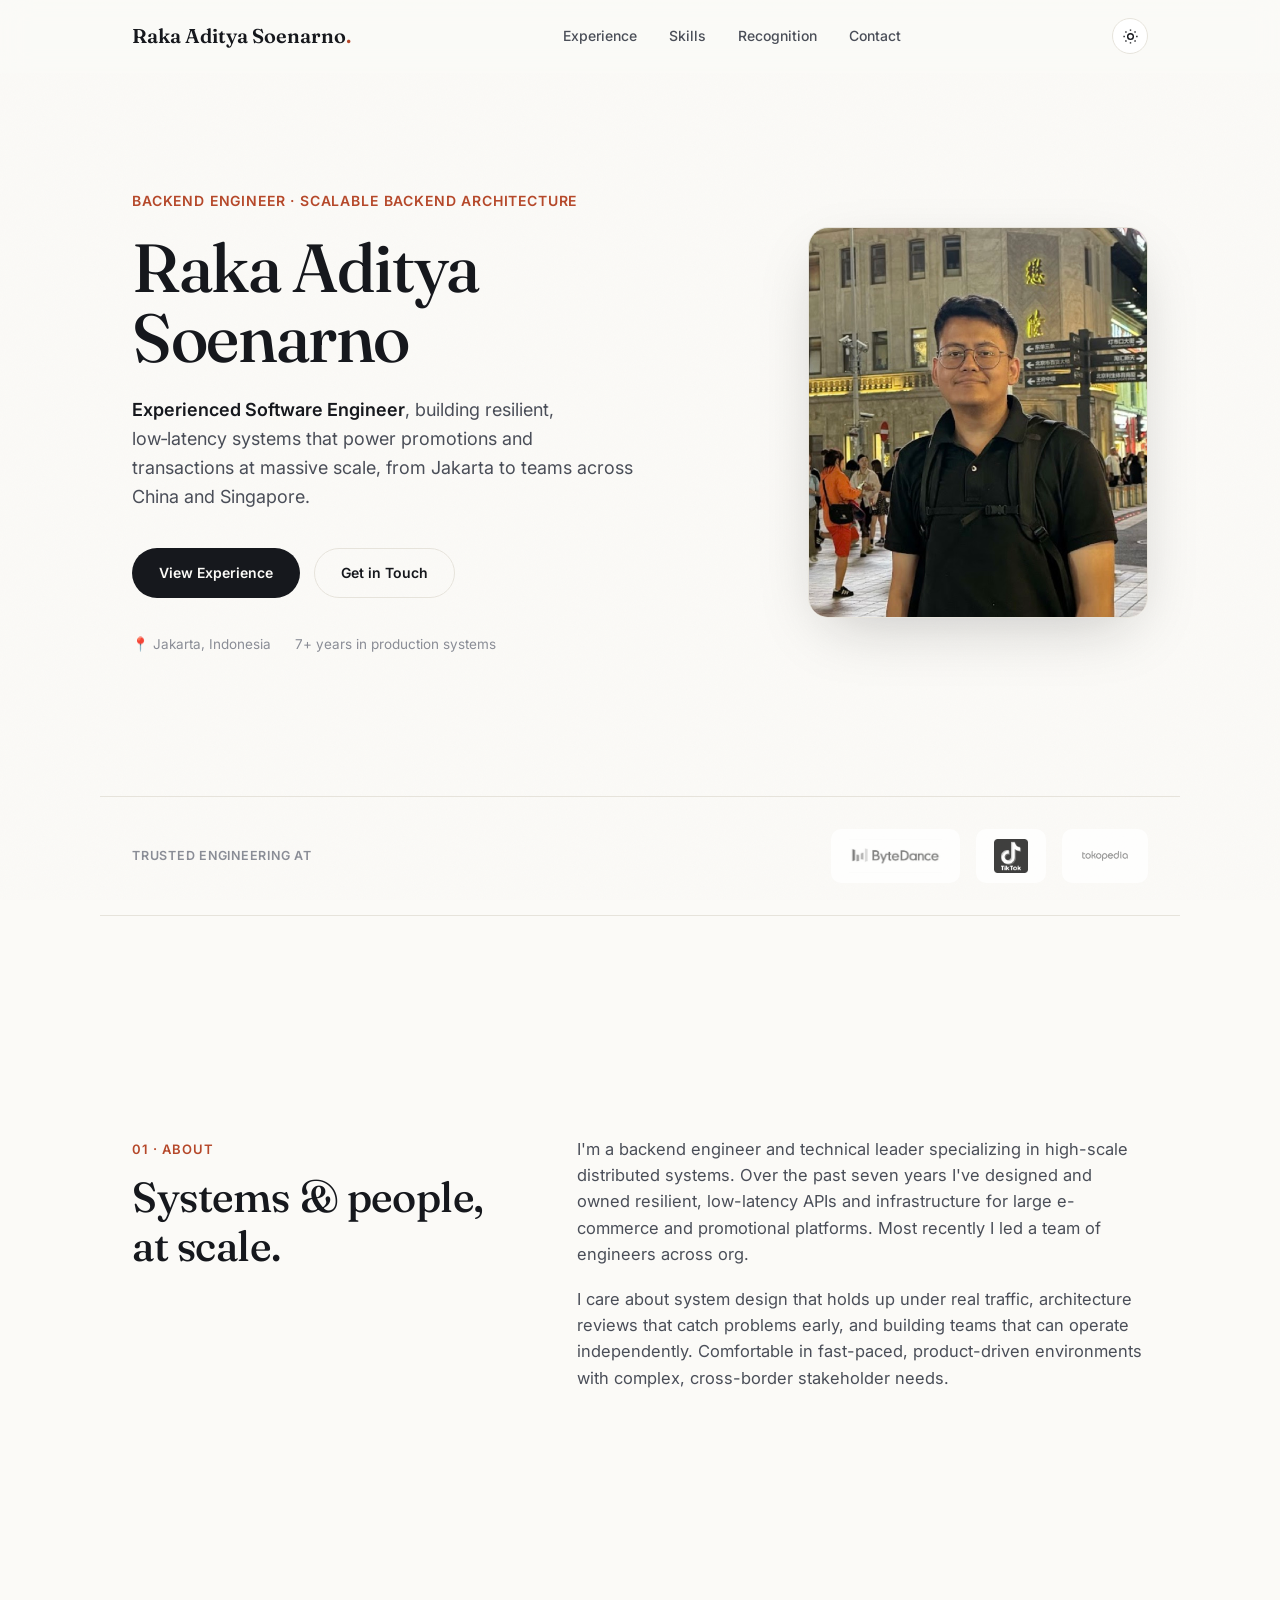
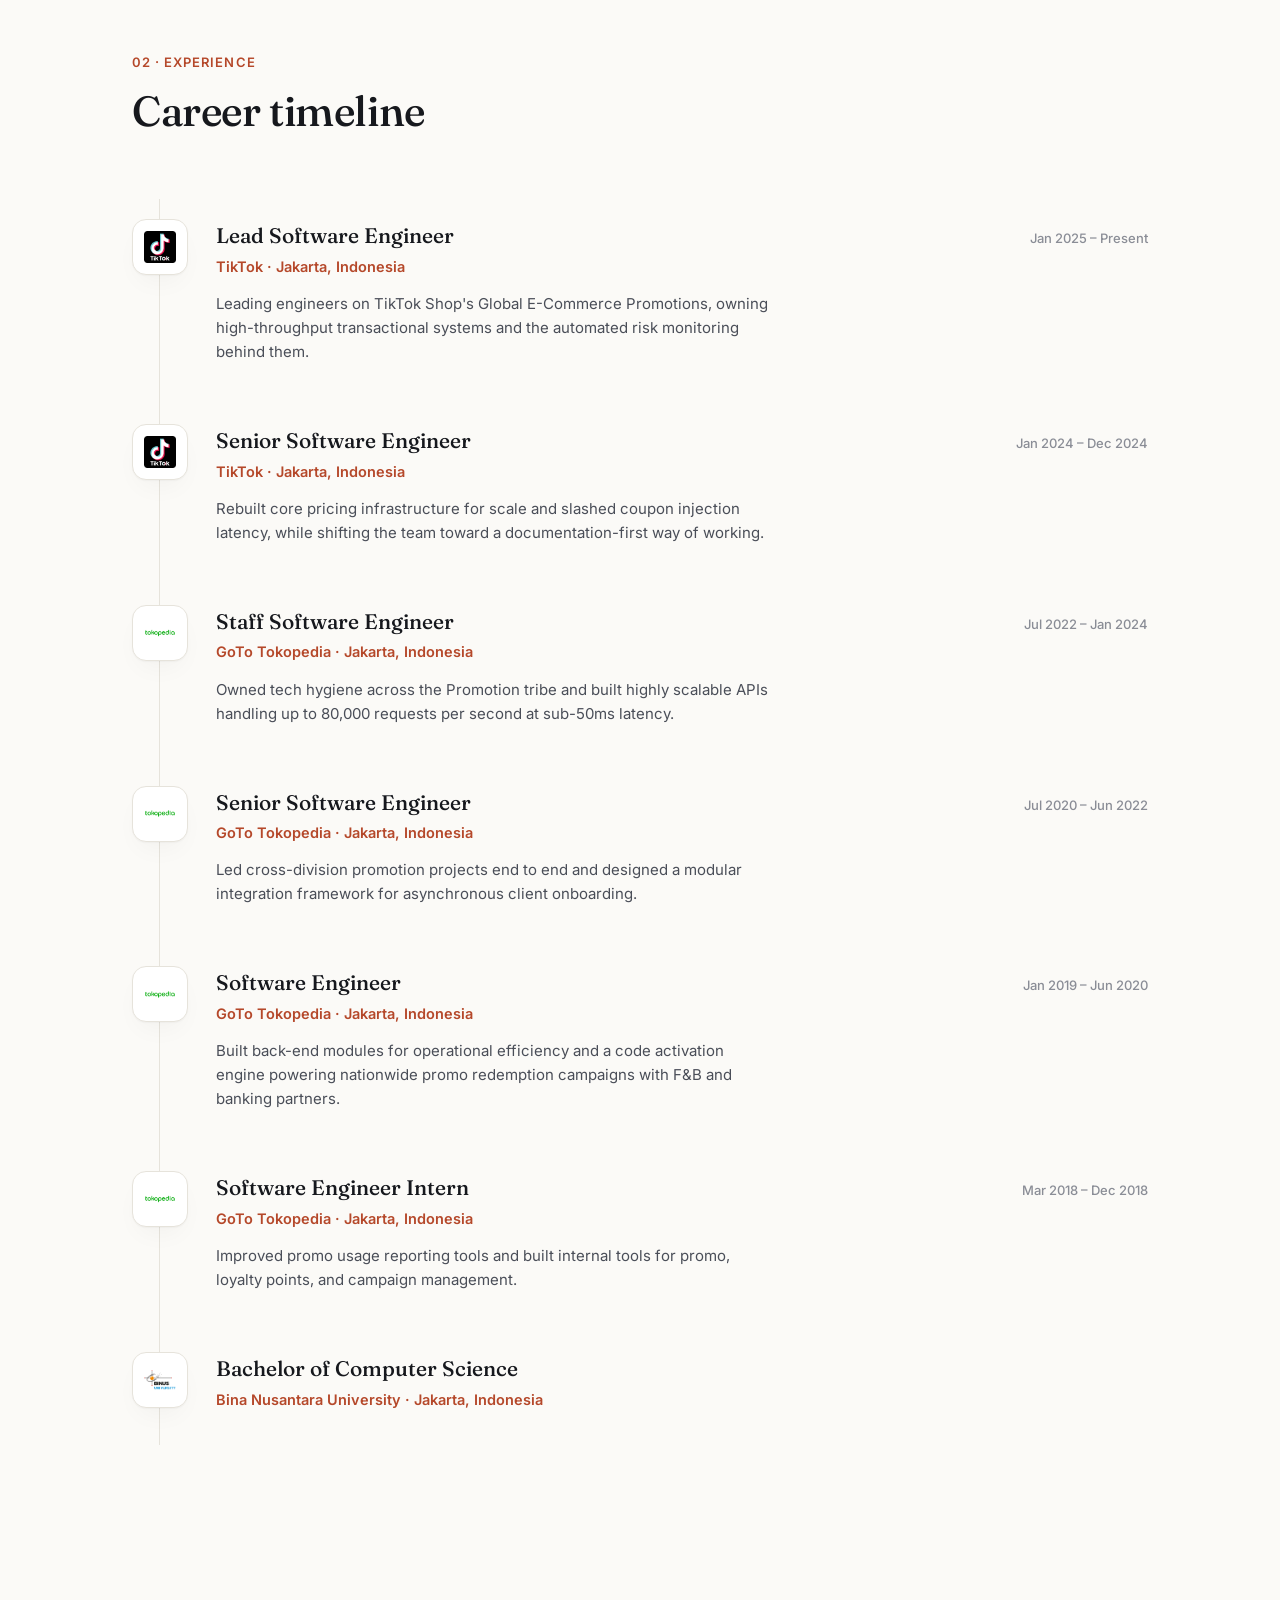
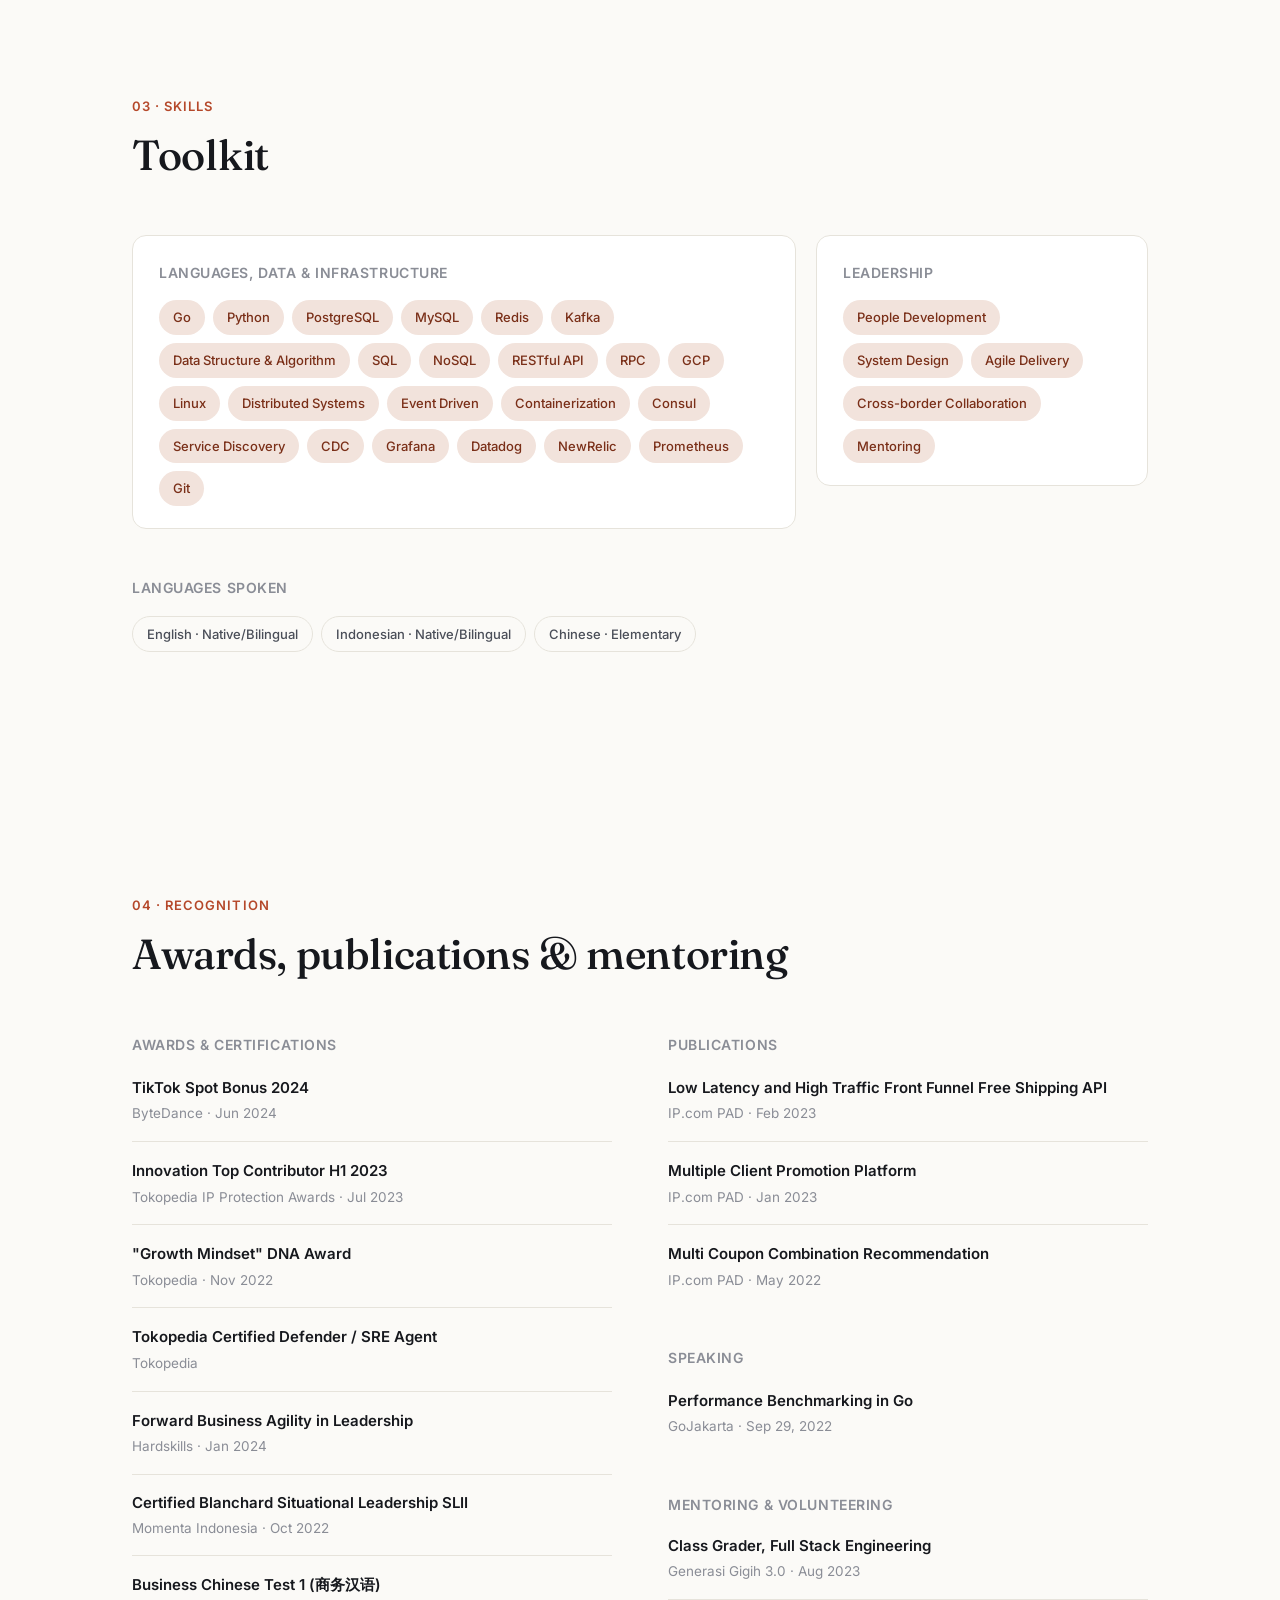
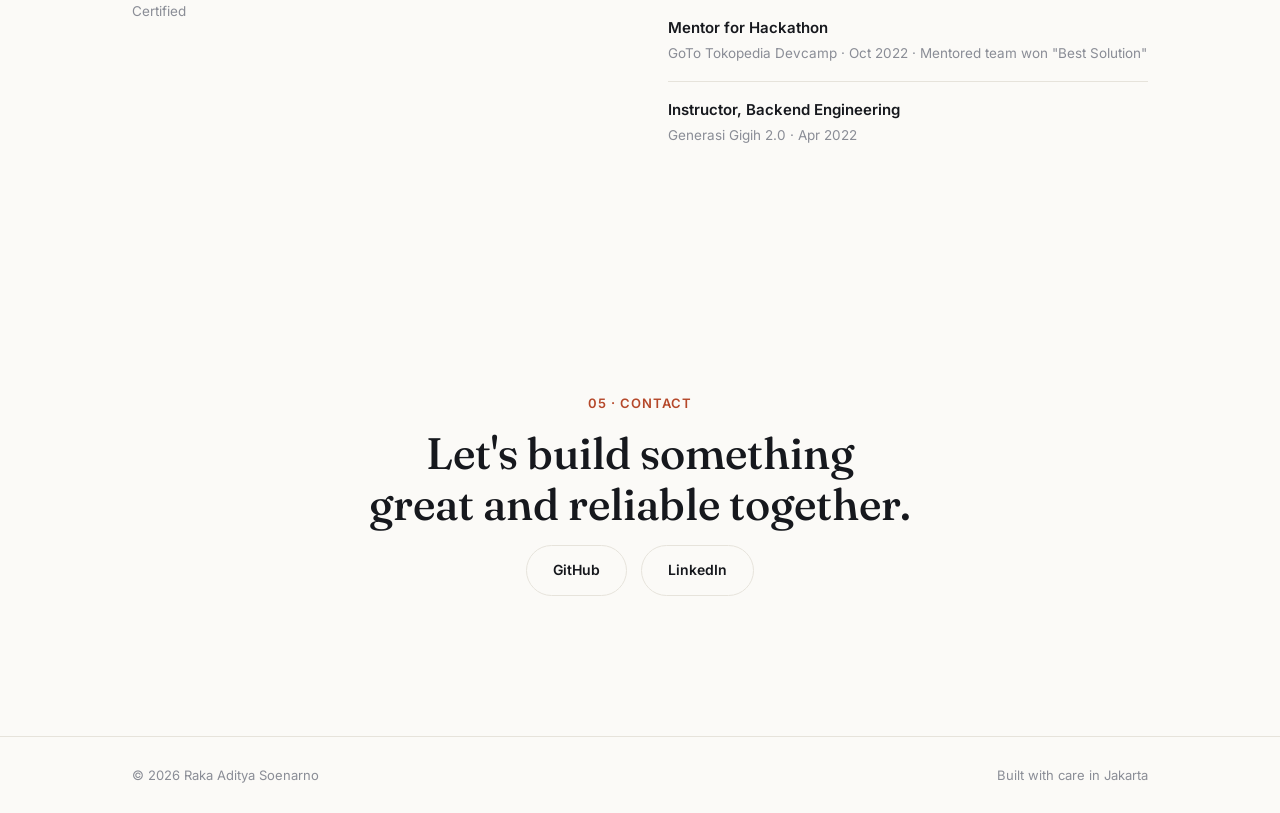
==== commit 2e49adcc: "readjustment" ====
--- a/index.html
+++ b/index.html
@@ -4,7 +4,7 @@
 <meta charset="UTF-8">
 <meta name="viewport" content="width=device-width, initial-scale=1.0">
 <title>Raka Aditya Soenarno · Lead Software Engineer</title>
-<meta name="description" content="Raka Aditya Soenarno, Software Engineer leader. Backend engineer specializing in distributed systems, scalable backend architecture, and large-scale e-commerce platforms.">
+<meta name="description" content="Raka Aditya Soenarno. Experienced Software Engineer. Backend engineer specializing in distributed systems, scalable backend architecture, and large-scale e-commerce platforms.">
 <link rel="icon" href="data:,">
 <link rel="preconnect" href="https://fonts.googleapis.com">
 <link rel="preconnect" href="https://fonts.gstatic.com" crossorigin>
@@ -44,7 +44,7 @@
         Raka Aditya<br>Soenarno
       </h1>
       <p class="hero-lede reveal">
-        <strong>Software Engineer Lead</strong>, building resilient, low‑latency systems
+        <strong>Experienced Software Engineer</strong>, building resilient, low‑latency systems
         that power promotions and transactions at massive scale, from Jakarta to teams
         across China and Singapore.
       </p>
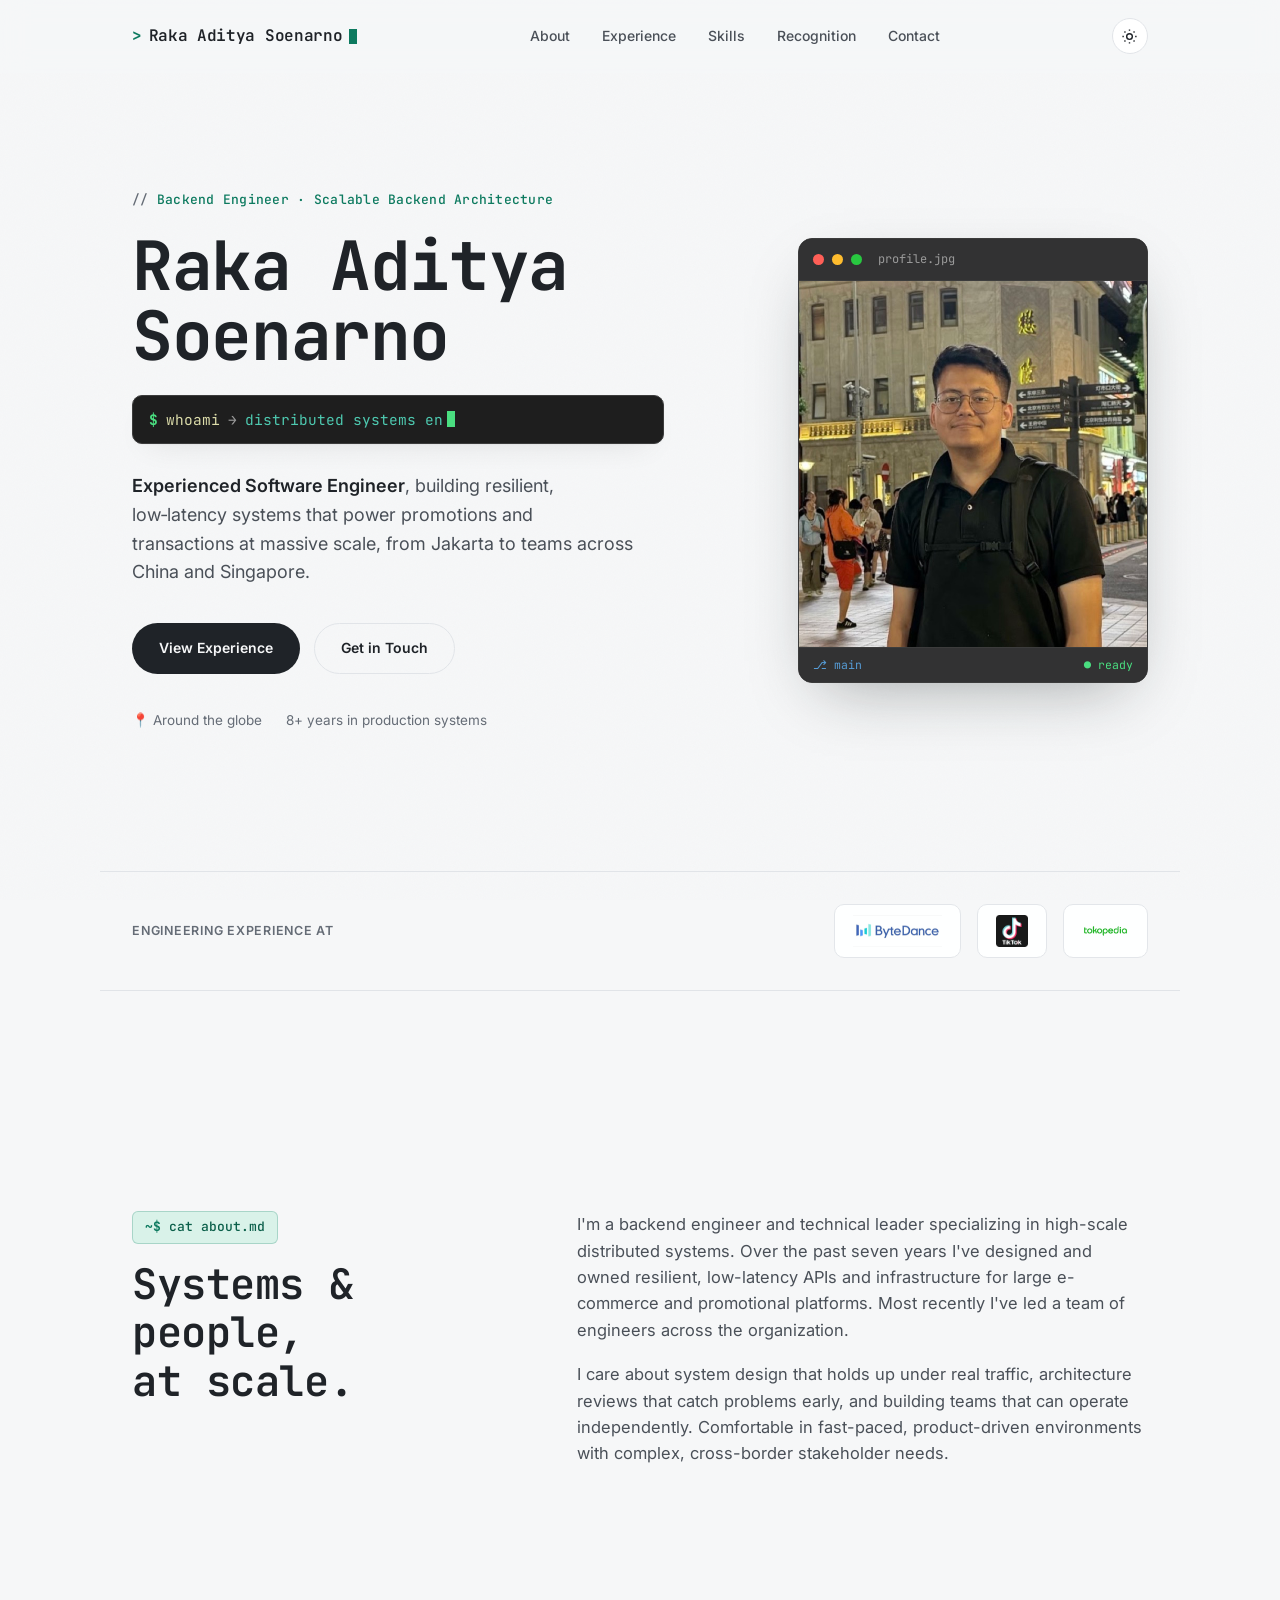
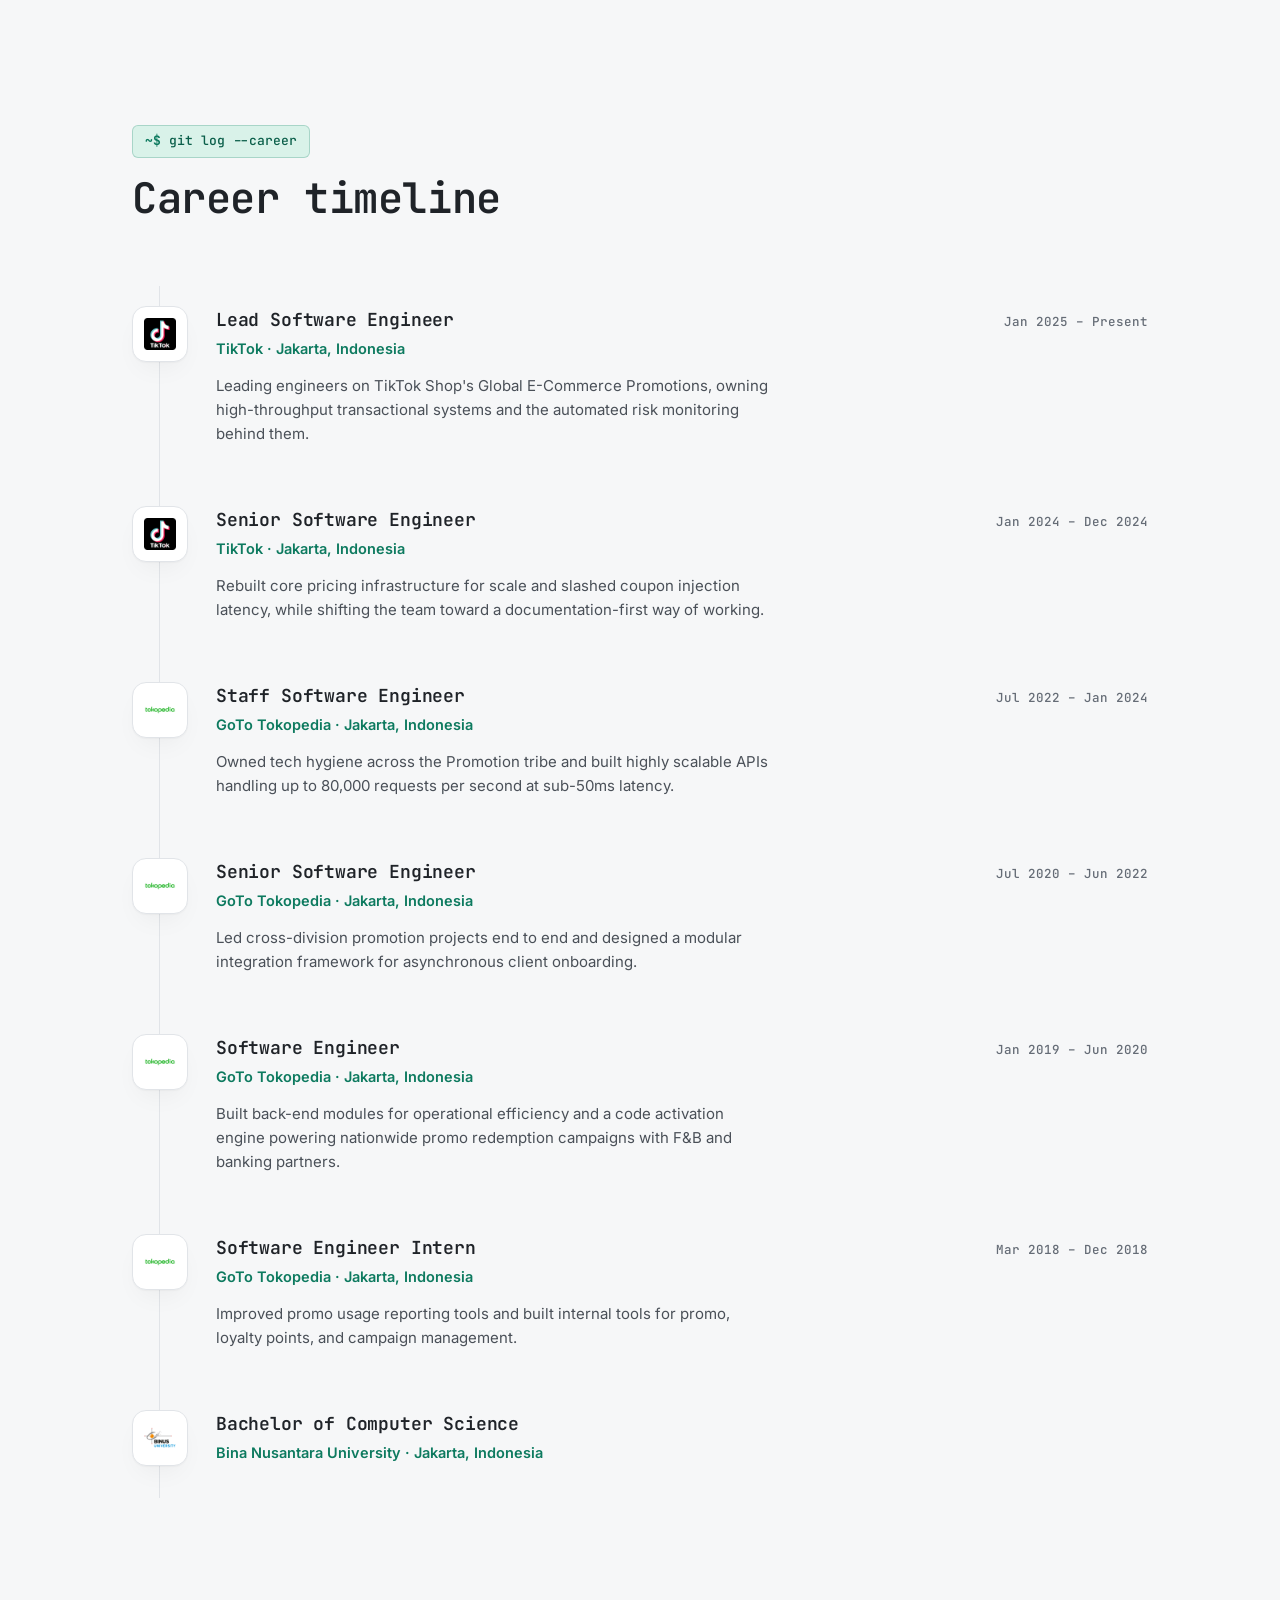
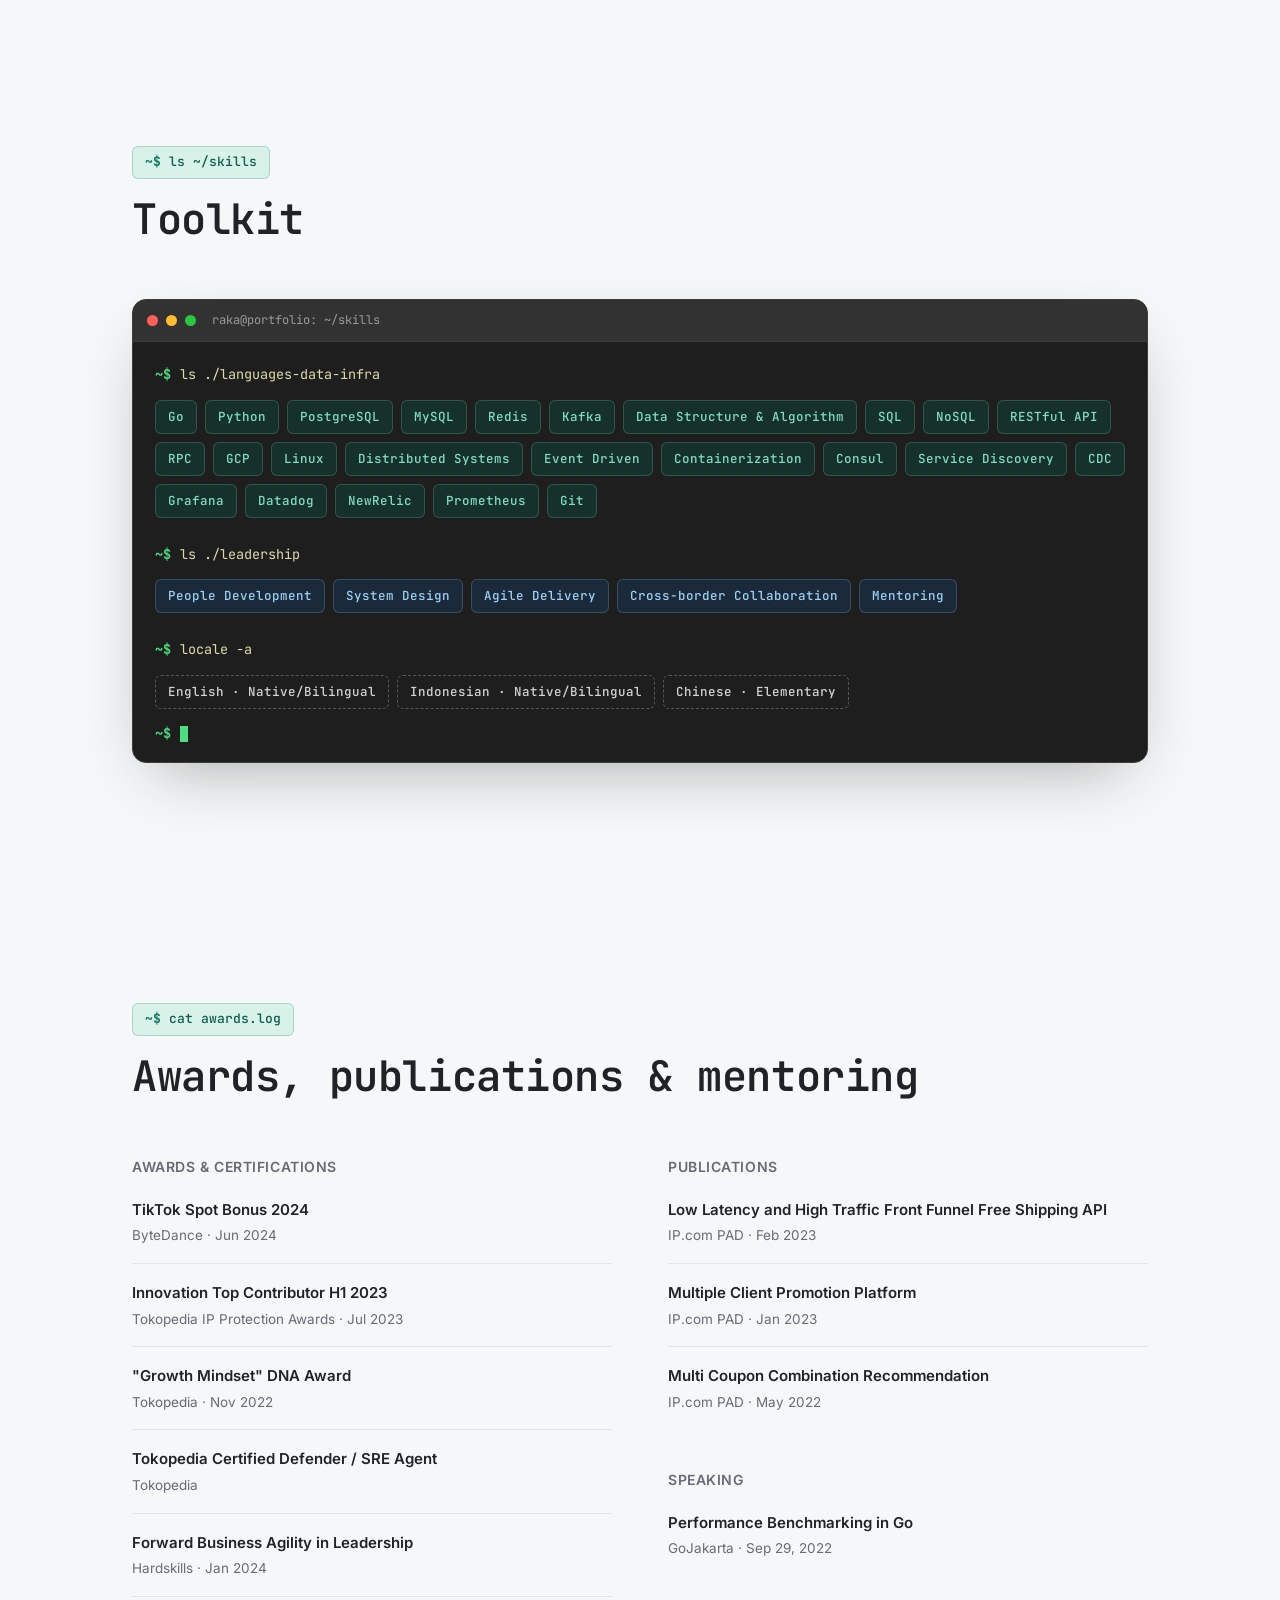
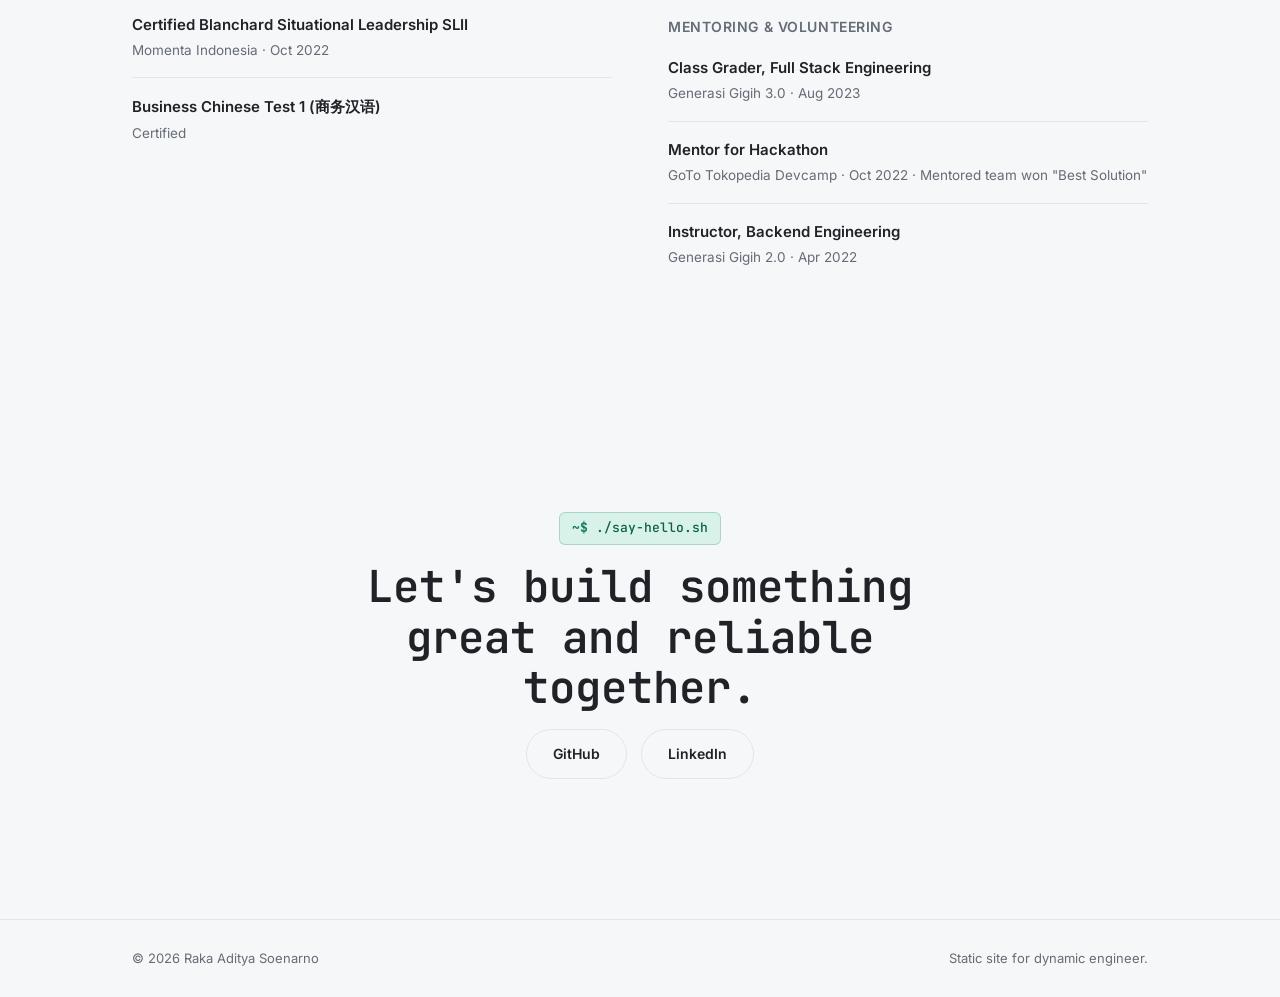
==== commit 73c521dc: "revision" ====
--- a/index.html
+++ b/index.html
@@ -3,38 +3,144 @@
 <head>
 <meta charset="UTF-8">
 <meta name="viewport" content="width=device-width, initial-scale=1.0">
+
 <title>Raka Aditya Soenarno · Lead Software Engineer</title>
-<meta name="description" content="Raka Aditya Soenarno. Experienced Software Engineer. Backend engineer specializing in distributed systems, scalable backend architecture, and large-scale e-commerce platforms.">
-<link rel="icon" href="data:,">
+<meta name="description" content="Raka Aditya Soenarno. Experienced Software Engineer specializing in distributed systems, scalable backend architecture, and large-scale e-commerce platforms.">
+<meta name="author" content="Raka Aditya Soenarno">
+<link rel="canonical" href="https://rakadityas.github.io/">
+<meta name="robots" content="index, follow, max-image-preview:large, max-snippet:-1">
+
+<!-- Open Graph -->
+<meta property="og:type" content="profile">
+<meta property="og:url" content="https://rakadityas.github.io/">
+<meta property="og:title" content="Raka Aditya Soenarno · Lead Software Engineer">
+<meta property="og:description" content="Backend engineer and technical leader specializing in distributed systems and large-scale e-commerce promotion platforms.">
+<meta property="og:image" content="https://rakadityas.github.io/assets/img/profile.jpg">
+<meta property="og:image:width" content="760">
+<meta property="og:image:height" content="696">
+<meta property="og:image:alt" content="Portrait of Raka Aditya Soenarno">
+<meta property="og:locale" content="en_US">
+<meta property="og:site_name" content="Raka Aditya Soenarno">
+<meta property="profile:first_name" content="Raka Aditya">
+<meta property="profile:last_name" content="Soenarno">
+
+<!-- Twitter / X -->
+<meta name="twitter:card" content="summary_large_image">
+<meta name="twitter:title" content="Raka Aditya Soenarno · Lead Software Engineer">
+<meta name="twitter:description" content="Backend engineer and technical leader specializing in distributed systems and large-scale e-commerce promotion platforms.">
+<meta name="twitter:image" content="https://rakadityas.github.io/assets/img/profile.jpg">
+<meta name="twitter:image:alt" content="Portrait of Raka Aditya Soenarno">
+
+<meta name="theme-color" content="#f7f8f8" media="(prefers-color-scheme: light)">
+<meta name="theme-color" content="#1e1e1e" media="(prefers-color-scheme: dark)">
+<link rel="icon" href="assets/img/favicon.svg" type="image/svg+xml">
+<link rel="apple-touch-icon" href="assets/img/profile.jpg">
+
+<!-- Apply stored theme before first paint to avoid a flash of the wrong theme -->
+<script>
+  try {
+    var t = localStorage.getItem('theme');
+    if (t) document.documentElement.setAttribute('data-theme', t);
+  } catch (e) {}
+</script>
+
 <link rel="preconnect" href="https://fonts.googleapis.com">
 <link rel="preconnect" href="https://fonts.gstatic.com" crossorigin>
-<link href="https://fonts.googleapis.com/css2?family=Fraunces:opsz,wght@9..144,400;9..144,500;9..144,600&family=Inter:wght@400;500;600;700&display=swap" rel="stylesheet">
+<link href="https://fonts.googleapis.com/css2?family=JetBrains+Mono:wght@400;500;600;700&family=Inter:wght@400;500;600;700&display=swap" rel="stylesheet">
 <link rel="stylesheet" href="assets/css/style.css">
+
+<script type="application/ld+json">
+{
+  "@context": "https://schema.org",
+  "@graph": [
+    {
+      "@type": "Person",
+      "@id": "https://rakadityas.github.io/#person",
+      "name": "Raka Aditya Soenarno",
+      "givenName": "Raka Aditya",
+      "familyName": "Soenarno",
+      "url": "https://rakadityas.github.io/",
+      "image": "https://rakadityas.github.io/assets/img/profile.jpg",
+      "jobTitle": "Lead Software Engineer",
+      "description": "Backend engineer and technical leader specializing in high-scale distributed systems, scalable backend architecture, and large-scale e-commerce promotion platforms.",
+      "worksFor": { "@type": "Organization", "name": "TikTok" },
+      "address": {
+        "@type": "PostalAddress",
+        "addressLocality": "Jakarta",
+        "addressCountry": "ID"
+      },
+      "alumniOf": {
+        "@type": "CollegeOrUniversity",
+        "name": "Bina Nusantara University",
+        "sameAs": "https://binus.ac.id/"
+      },
+      "knowsLanguage": ["en", "id", "zh"],
+      "knowsAbout": [
+        "Distributed Systems",
+        "Backend Engineering",
+        "Go (programming language)",
+        "System Design",
+        "Scalable Backend Architecture",
+        "Apache Kafka",
+        "PostgreSQL",
+        "Redis",
+        "Event-Driven Architecture",
+        "E-commerce Platforms"
+      ],
+      "sameAs": [
+        "https://github.com/rakadityas",
+        "https://www.linkedin.com/in/rakadityas/"
+      ]
+    },
+    {
+      "@type": "WebSite",
+      "@id": "https://rakadityas.github.io/#website",
+      "url": "https://rakadityas.github.io/",
+      "name": "Raka Aditya Soenarno",
+      "description": "Portfolio of Raka Aditya Soenarno, Lead Software Engineer.",
+      "inLanguage": "en",
+      "publisher": { "@id": "https://rakadityas.github.io/#person" }
+    },
+    {
+      "@type": "ProfilePage",
+      "@id": "https://rakadityas.github.io/#profilepage",
+      "url": "https://rakadityas.github.io/",
+      "name": "Raka Aditya Soenarno · Lead Software Engineer",
+      "isPartOf": { "@id": "https://rakadityas.github.io/#website" },
+      "about": { "@id": "https://rakadityas.github.io/#person" },
+      "inLanguage": "en"
+    }
+  ]
+}
+</script>
 </head>
 <body>
 
+<a href="#top" class="skip-link">Skip to content</a>
+
 <div class="noise"></div>
 
 <header class="nav" id="nav">
   <div class="nav-inner">
-    <a href="#top" class="nav-brand">Raka Aditya Soenarno<span>.</span></a>
-    <nav class="nav-links">
+    <a href="#top" class="nav-brand"><span class="brand-sigil" aria-hidden="true">&gt;</span>Raka Aditya Soenarno<span class="brand-cursor" aria-hidden="true"></span></a>
+    <nav class="nav-links" id="nav-links" aria-label="Primary">
+      <a href="#about">About</a>
       <a href="#experience">Experience</a>
       <a href="#skills">Skills</a>
       <a href="#recognition">Recognition</a>
       <a href="#contact">Contact</a>
     </nav>
     <div class="nav-actions">
-      <button id="theme-toggle" class="theme-toggle" aria-label="Toggle color theme">
+      <button id="theme-toggle" class="theme-toggle" type="button" aria-label="Switch to dark theme" aria-pressed="false">
         <svg class="icon-sun" viewBox="0 0 24 24" fill="none" stroke="currentColor" stroke-width="2"><circle cx="12" cy="12" r="4"/><path d="M12 2v2M12 20v2M4.9 4.9l1.4 1.4M17.7 17.7l1.4 1.4M2 12h2M20 12h2M4.9 19.1l1.4-1.4M17.7 6.3l1.4-1.4"/></svg>
         <svg class="icon-moon" viewBox="0 0 24 24" fill="none" stroke="currentColor" stroke-width="2"><path d="M21 12.8A9 9 0 1 1 11.2 3a7 7 0 0 0 9.8 9.8Z"/></svg>
       </button>
     </div>
-    <button class="nav-burger" id="nav-burger" aria-label="Toggle menu"><span></span><span></span><span></span></button>
+    <button class="nav-burger" id="nav-burger" type="button" aria-label="Open menu" aria-expanded="false" aria-controls="nav-links"><span></span><span></span><span></span></button>
   </div>
 </header>
 
-<main id="top">
+<main id="top" tabindex="-1">
 
   <!-- HERO -->
   <section class="hero">
@@ -43,6 +149,21 @@
       <h1 class="hero-title reveal">
         Raka Aditya<br>Soenarno
       </h1>
+
+      <!-- Typewriter. The animated span is decorative; the static list below it
+           is what assistive tech and crawlers read. -->
+      <p class="hero-typer reveal">
+        <span class="typer-sym" aria-hidden="true">$</span>
+        <span class="typer-cmd" aria-hidden="true">whoami</span>
+        <span class="typer-arrow" aria-hidden="true">&rarr;</span>
+        <span class="typer-out" id="typer" aria-hidden="true"></span><span
+              class="typer-caret" aria-hidden="true"></span>
+        <span class="visually-hidden">
+          Distributed systems engineer, Go backend specialist, promotion platform
+          architect, high-throughput API builder, team lead and mentor.
+        </span>
+      </p>
+
       <p class="hero-lede reveal">
         <strong>Experienced Software Engineer</strong>, building resilient, low‑latency systems
         that power promotions and transactions at massive scale, from Jakarta to teams
@@ -53,13 +174,28 @@
         <a href="#contact" class="btn btn-outline">Get in Touch</a>
       </div>
       <div class="hero-meta reveal">
-        <span>📍 Jakarta, Indonesia</span>
-        <span>7+ years in production systems</span>
-      </div>
-    </div>
+        <span><span aria-hidden="true">📍</span> Around the globe</span>
+        <span><span id="years-exp">7</span>+ years in production systems</span>
+      </div>
+    </div>
+
     <div class="hero-figure reveal">
-      <div class="hero-photo-wrap">
-        <img src="assets/img/profile.jpg" alt="Portrait of Raka Aditya Soenarno" class="hero-photo">
+      <!-- Editor-window chrome around the portrait -->
+      <div class="editor-window">
+        <div class="editor-bar">
+          <span class="dot dot-red" aria-hidden="true"></span>
+          <span class="dot dot-yellow" aria-hidden="true"></span>
+          <span class="dot dot-green" aria-hidden="true"></span>
+          <span class="editor-tab">profile.jpg</span>
+        </div>
+        <div class="hero-photo-wrap">
+          <img src="assets/img/profile.jpg" alt="Portrait of Raka Aditya Soenarno" class="hero-photo"
+               width="760" height="696" fetchpriority="high" decoding="async">
+        </div>
+        <div class="editor-status" aria-hidden="true">
+          <span class="status-branch">⎇ main</span>
+          <span class="status-ok">● ready</span>
+        </div>
       </div>
     </div>
   </section>
@@ -67,11 +203,11 @@
   <!-- LOGO STRIP -->
   <section class="logo-strip reveal">
     <div class="logo-strip-inner">
-      <span class="logo-strip-label">Trusted engineering at</span>
+      <span class="logo-strip-label">Engineering experience at</span>
       <div class="logo-strip-items">
-        <img src="assets/img/logo-bytedance.png" alt="ByteDance">
-        <img src="assets/img/logo-tiktok.png" alt="TikTok">
-        <img src="assets/img/logo-tokopedia.png" alt="Tokopedia">
+        <img src="assets/img/logo-bytedance.png" alt="ByteDance" width="160" height="58" loading="lazy" decoding="async">
+        <img src="assets/img/logo-tiktok.png" alt="TikTok" width="160" height="160" loading="lazy" decoding="async">
+        <img src="assets/img/logo-tokopedia.png" alt="Tokopedia" width="160" height="108" loading="lazy" decoding="async">
       </div>
     </div>
   </section>
@@ -80,7 +216,7 @@
   <section class="section about" id="about">
     <div class="section-inner about-grid">
       <div class="section-head reveal">
-        <span class="section-kicker">01 · About</span>
+        <span class="section-kicker"><span class="kicker-sym" aria-hidden="true">~$</span><span class="kicker-cmd">cat about.md</span></span>
         <h2>Systems &amp; people,<br>at scale.</h2>
       </div>
       <div class="about-body reveal">
@@ -88,7 +224,7 @@
           I'm a backend engineer and technical leader specializing in high-scale distributed
           systems. Over the past seven years I've designed and owned resilient, low-latency
           APIs and infrastructure for large e-commerce and promotional platforms. Most recently
-          I led a team of engineers across org.
+          I've led a team of engineers across the organization.
         </p>
         <p>
           I care about system design that holds up under real traffic, architecture reviews that
@@ -103,14 +239,14 @@
   <section class="section experience" id="experience">
     <div class="section-inner">
       <div class="section-head reveal">
-        <span class="section-kicker">02 · Experience</span>
+        <span class="section-kicker"><span class="kicker-sym" aria-hidden="true">~$</span><span class="kicker-cmd">git log --career</span></span>
         <h2>Career timeline</h2>
       </div>
 
       <div class="timeline">
 
         <article class="timeline-item reveal">
-          <div class="timeline-logo"><img src="assets/img/logo-tiktok.png" alt="TikTok logo"></div>
+          <div class="timeline-logo"><img src="assets/img/logo-tiktok.png" alt="TikTok logo" width="160" height="160" loading="lazy" decoding="async"></div>
           <div class="timeline-content">
             <div class="timeline-top">
               <h3>Lead Software Engineer</h3>
@@ -122,7 +258,7 @@
         </article>
 
         <article class="timeline-item reveal">
-          <div class="timeline-logo"><img src="assets/img/logo-tiktok.png" alt="TikTok logo"></div>
+          <div class="timeline-logo"><img src="assets/img/logo-tiktok.png" alt="TikTok logo" width="160" height="160" loading="lazy" decoding="async"></div>
           <div class="timeline-content">
             <div class="timeline-top">
               <h3>Senior Software Engineer</h3>
@@ -134,7 +270,7 @@
         </article>
 
         <article class="timeline-item reveal">
-          <div class="timeline-logo"><img src="assets/img/logo-tokopedia.png" alt="Tokopedia logo"></div>
+          <div class="timeline-logo"><img src="assets/img/logo-tokopedia.png" alt="Tokopedia logo" width="160" height="108" loading="lazy" decoding="async"></div>
           <div class="timeline-content">
             <div class="timeline-top">
               <h3>Staff Software Engineer</h3>
@@ -146,7 +282,7 @@
         </article>
 
         <article class="timeline-item reveal">
-          <div class="timeline-logo"><img src="assets/img/logo-tokopedia.png" alt="Tokopedia logo"></div>
+          <div class="timeline-logo"><img src="assets/img/logo-tokopedia.png" alt="Tokopedia logo" width="160" height="108" loading="lazy" decoding="async"></div>
           <div class="timeline-content">
             <div class="timeline-top">
               <h3>Senior Software Engineer</h3>
@@ -158,7 +294,7 @@
         </article>
 
         <article class="timeline-item reveal">
-          <div class="timeline-logo"><img src="assets/img/logo-tokopedia.png" alt="Tokopedia logo"></div>
+          <div class="timeline-logo"><img src="assets/img/logo-tokopedia.png" alt="Tokopedia logo" width="160" height="108" loading="lazy" decoding="async"></div>
           <div class="timeline-content">
             <div class="timeline-top">
               <h3>Software Engineer</h3>
@@ -170,7 +306,7 @@
         </article>
 
         <article class="timeline-item reveal">
-          <div class="timeline-logo"><img src="assets/img/logo-tokopedia.png" alt="Tokopedia logo"></div>
+          <div class="timeline-logo"><img src="assets/img/logo-tokopedia.png" alt="Tokopedia logo" width="160" height="108" loading="lazy" decoding="async"></div>
           <div class="timeline-content">
             <div class="timeline-top">
               <h3>Software Engineer Intern</h3>
@@ -182,7 +318,7 @@
         </article>
 
         <article class="timeline-item reveal">
-          <div class="timeline-logo"><img src="assets/img/logo-binus.png" alt="Bina Nusantara University logo"></div>
+          <div class="timeline-logo"><img src="assets/img/logo-binus.png" alt="Bina Nusantara University logo" width="160" height="160" loading="lazy" decoding="async"></div>
           <div class="timeline-content">
             <div class="timeline-top">
               <h3>Bachelor of Computer Science</h3>
@@ -199,36 +335,64 @@
   <section class="section skills" id="skills">
     <div class="section-inner">
       <div class="section-head reveal">
-        <span class="section-kicker">03 · Skills</span>
+        <span class="section-kicker"><span class="kicker-sym" aria-hidden="true">~$</span><span class="kicker-cmd">ls ~/skills</span></span>
         <h2>Toolkit</h2>
       </div>
-      <div class="skills-grid skills-grid-2 reveal">
-        <div class="skill-card">
-          <h3>Languages, Data &amp; Infrastructure</h3>
-          <div class="tag-row">
-            <span class="tag">Go</span><span class="tag">Python</span><span class="tag">PostgreSQL</span>
-            <span class="tag">MySQL</span><span class="tag">Redis</span><span class="tag">Kafka</span><span class="tag">Data Structure & Algorithm</span><span class="tag">SQL</span><span class="tag">NoSQL</span>
-            <span class="tag">RESTful API</span><span class="tag">RPC</span><span class="tag">GCP</span>
-            <span class="tag">Linux</span><span class="tag">Distributed Systems</span><span class="tag">Event Driven</span>
-            <span class="tag">Containerization</span><span class="tag">Consul</span><span class="tag">Service Discovery</span>
-            <span class="tag">CDC</span><span class="tag">Grafana</span><span class="tag">Datadog</span><span class="tag">NewRelic</span><span class="tag">Prometheus</span><span class="tag">Git</span>
-          </div>
-        </div>
-        <div class="skill-card">
-          <h3>Leadership</h3>
-          <div class="tag-row">
-            <span class="tag">People Development</span><span class="tag">System Design</span>
-            <span class="tag">Agile Delivery</span><span class="tag">Cross-border Collaboration</span>
-            <span class="tag">Mentoring</span>
-          </div>
-        </div>
-      </div>
-      <div class="languages reveal">
-        <h3>Languages spoken</h3>
-        <div class="tag-row">
-          <span class="tag tag-outline">English · Native/Bilingual</span>
-          <span class="tag tag-outline">Indonesian · Native/Bilingual</span>
-          <span class="tag tag-outline">Chinese · Elementary</span>
+      <div class="terminal-window reveal">
+        <div class="editor-bar">
+          <span class="dot dot-red" aria-hidden="true"></span>
+          <span class="dot dot-yellow" aria-hidden="true"></span>
+          <span class="dot dot-green" aria-hidden="true"></span>
+          <span class="editor-tab">raka@portfolio: ~/skills</span>
+        </div>
+
+        <div class="terminal-body">
+          <div class="term-block">
+            <p class="term-line">
+              <span class="term-sym" aria-hidden="true">~$</span>
+              <span class="term-cmd">ls ./languages-data-infra</span>
+            </p>
+            <h3 class="visually-hidden">Languages, Data &amp; Infrastructure</h3>
+            <div class="tag-row">
+              <span class="tag">Go</span><span class="tag">Python</span><span class="tag">PostgreSQL</span>
+              <span class="tag">MySQL</span><span class="tag">Redis</span><span class="tag">Kafka</span><span class="tag">Data Structure &amp; Algorithm</span><span class="tag">SQL</span><span class="tag">NoSQL</span>
+              <span class="tag">RESTful API</span><span class="tag">RPC</span><span class="tag">GCP</span>
+              <span class="tag">Linux</span><span class="tag">Distributed Systems</span><span class="tag">Event Driven</span>
+              <span class="tag">Containerization</span><span class="tag">Consul</span><span class="tag">Service Discovery</span>
+              <span class="tag">CDC</span><span class="tag">Grafana</span><span class="tag">Datadog</span><span class="tag">NewRelic</span><span class="tag">Prometheus</span><span class="tag">Git</span>
+            </div>
+          </div>
+
+          <div class="term-block">
+            <p class="term-line">
+              <span class="term-sym" aria-hidden="true">~$</span>
+              <span class="term-cmd">ls ./leadership</span>
+            </p>
+            <h3 class="visually-hidden">Leadership</h3>
+            <div class="tag-row">
+              <span class="tag tag-alt">People Development</span><span class="tag tag-alt">System Design</span>
+              <span class="tag tag-alt">Agile Delivery</span><span class="tag tag-alt">Cross-border Collaboration</span>
+              <span class="tag tag-alt">Mentoring</span>
+            </div>
+          </div>
+
+          <div class="term-block">
+            <p class="term-line">
+              <span class="term-sym" aria-hidden="true">~$</span>
+              <span class="term-cmd">locale -a</span>
+            </p>
+            <h3 class="visually-hidden">Languages spoken</h3>
+            <div class="tag-row">
+              <span class="tag tag-outline">English · Native/Bilingual</span>
+              <span class="tag tag-outline">Indonesian · Native/Bilingual</span>
+              <span class="tag tag-outline">Chinese · Elementary</span>
+            </div>
+          </div>
+
+          <p class="term-line term-idle">
+            <span class="term-sym" aria-hidden="true">~$</span>
+            <span class="typer-caret" aria-hidden="true"></span>
+          </p>
         </div>
       </div>
     </div>
@@ -238,7 +402,7 @@
   <section class="section recognition" id="recognition">
     <div class="section-inner">
       <div class="section-head reveal">
-        <span class="section-kicker">04 · Recognition</span>
+        <span class="section-kicker"><span class="kicker-sym" aria-hidden="true">~$</span><span class="kicker-cmd">cat awards.log</span></span>
         <h2>Awards, publications &amp; mentoring</h2>
       </div>
 
@@ -283,7 +447,7 @@
   <!-- CONTACT -->
   <section class="section contact" id="contact">
     <div class="section-inner contact-inner reveal">
-      <span class="section-kicker">05 · Contact</span>
+      <span class="section-kicker"><span class="kicker-sym" aria-hidden="true">~$</span><span class="kicker-cmd">./say-hello.sh</span></span>
       <h2>Let's build something<br>great and reliable together.</h2>
       <div class="contact-links">
         <a href="https://github.com/rakadityas" target="_blank" rel="noopener" class="btn btn-outline">GitHub</a>
@@ -297,7 +461,7 @@
 <footer class="footer">
   <div class="footer-inner">
     <span>© <span id="year"></span> Raka Aditya Soenarno</span>
-    <span>Built with care in Jakarta</span>
+    <span>Static site for dynamic engineer.</span>
   </div>
 </footer>
 
--- a/assets/css/style.css
+++ b/assets/css/style.css
@@ -3,59 +3,114 @@
    ========================================================= */
 
 :root {
-  --font-display: 'Fraunces', Georgia, serif;
+  --font-mono: 'JetBrains Mono', ui-monospace, 'SF Mono', SFMono-Regular, Menlo, Consolas, monospace;
+  --font-display: 'JetBrains Mono', ui-monospace, Menlo, Consolas, monospace;
   --font-body: 'Inter', -apple-system, BlinkMacSystemFont, 'Segoe UI', sans-serif;
 
-  --bg: #fbfaf7;
+  /* Page palette — VS Code Light+ */
+  --bg: #f6f7f8;
   --bg-elevated: #ffffff;
-  --ink: #16181d;
-  --ink-soft: #4a4e58;
-  --ink-faint: #8a8d96;
-  --line: #e6e3db;
-  --accent: #b5482a;
-  --accent-soft: #f2e3dc;
-  --accent-ink: #7a2f18;
-
-  --radius-lg: 20px;
-  --radius-md: 14px;
-  --radius-sm: 8px;
-  --shadow-soft: 0 1px 2px rgba(20,20,20,.04), 0 12px 32px -16px rgba(20,20,20,.12);
-  --shadow-lift: 0 20px 60px -20px rgba(20,20,20,.25);
+  --ink: #1f2328;
+  --ink-soft: #4a5058;
+  --ink-faint: #656c76;
+  --line: #e1e4e8;
+  --accent: #0d7a5f;
+  --accent-2: #0550ae;
+  --accent-soft: #d9f2e9;
+  --accent-ink: #0b5f4a;
+
+  /* Terminal chrome — deliberately dark in both themes, like a real terminal */
+  --term-bg: #1e1e1e;
+  --term-bar: #323233;
+  --term-border: #3c3c3c;
+  --term-fg: #d4d4d4;
+  --term-dim: #9a9a9a;
+  --term-green: #4ade80;
+  --term-blue: #569cd6;
+  --term-teal: #4ec9b0;
+  --term-yellow: #dcdcaa;
+  --term-purple: #c586c0;
+  --term-comment: #7fa87a;
+  --term-tag-bg: #16302a;
+  --term-tag-ink: #7fdfc4;
+  --term-tag-alt-bg: #1b2a3a;
+  --term-tag-alt-ink: #9cd2f5;
+
+  --radius-lg: 14px;
+  --radius-md: 10px;
+  --radius-sm: 6px;
+  --shadow-soft: 0 1px 2px rgba(20,20,20,.04), 0 12px 32px -16px rgba(20,20,20,.14);
+  --shadow-lift: 0 24px 64px -24px rgba(20,30,28,.38);
   --ease: cubic-bezier(.16,1,.3,1);
 }
 
 :root[data-theme="dark"] {
-  --bg: #101114;
-  --bg-elevated: #17181c;
-  --ink: #f2f1ed;
-  --ink-soft: #b7b8c0;
-  --ink-faint: #74767f;
-  --line: #2a2b30;
-  --accent: #e2734a;
-  --accent-soft: #2a1e19;
-  --accent-ink: #f0a482;
-  --shadow-soft: 0 1px 2px rgba(0,0,0,.3), 0 12px 32px -16px rgba(0,0,0,.5);
-  --shadow-lift: 0 20px 60px -20px rgba(0,0,0,.6);
+  --bg: #16161a;
+  --bg-elevated: #1e1e22;
+  --ink: #e4e4e7;
+  --ink-soft: #b4b6bd;
+  --ink-faint: #8b8e97;
+  --line: #2c2c33;
+  --accent: #4ec9b0;
+  --accent-2: #7cb7f0;
+  --accent-soft: #16302a;
+  --accent-ink: #7fdfc4;
+  --term-bg: #0e0e10;
+  --term-bar: #1c1c20;
+  --term-border: #2c2c33;
+  --shadow-soft: 0 1px 2px rgba(0,0,0,.4), 0 12px 32px -16px rgba(0,0,0,.6);
+  --shadow-lift: 0 24px 64px -24px rgba(0,0,0,.75);
 }
 
 @media (prefers-color-scheme: dark) {
   :root:not([data-theme="light"]) {
-    --bg: #101114;
-    --bg-elevated: #17181c;
-    --ink: #f2f1ed;
-    --ink-soft: #b7b8c0;
-    --ink-faint: #74767f;
-    --line: #2a2b30;
-    --accent: #e2734a;
-    --accent-soft: #2a1e19;
-    --accent-ink: #f0a482;
-    --shadow-soft: 0 1px 2px rgba(0,0,0,.3), 0 12px 32px -16px rgba(0,0,0,.5);
-    --shadow-lift: 0 20px 60px -20px rgba(0,0,0,.6);
+    --bg: #16161a;
+    --bg-elevated: #1e1e22;
+    --ink: #e4e4e7;
+    --ink-soft: #b4b6bd;
+    --ink-faint: #8b8e97;
+    --line: #2c2c33;
+    --accent: #4ec9b0;
+    --accent-2: #7cb7f0;
+    --accent-soft: #16302a;
+    --accent-ink: #7fdfc4;
+    --term-bg: #0e0e10;
+    --term-bar: #1c1c20;
+    --term-border: #2c2c33;
+    --shadow-soft: 0 1px 2px rgba(0,0,0,.4), 0 12px 32px -16px rgba(0,0,0,.6);
+    --shadow-lift: 0 24px 64px -24px rgba(0,0,0,.75);
   }
 }
 
 * { box-sizing: border-box; }
 html { scroll-behavior: smooth; }
+
+/* Fixed nav is ~68px tall — keep anchored headings clear of it. */
+:target, section[id], main[id] { scroll-margin-top: 90px; }
+
+/* Visible keyboard focus (the UA default is invisible on several elements here). */
+:focus-visible {
+  outline: 2px solid var(--accent);
+  outline-offset: 3px;
+  border-radius: var(--radius-sm);
+}
+
+.skip-link {
+  position: absolute;
+  left: 50%;
+  top: 8px;
+  transform: translate(-50%, -150%);
+  z-index: 200;
+  background: var(--bg-elevated);
+  color: var(--ink);
+  border: 1px solid var(--accent);
+  padding: 10px 18px;
+  border-radius: 999px;
+  font-size: 14px;
+  font-weight: 600;
+  transition: transform .2s var(--ease);
+}
+.skip-link:focus { transform: translate(-50%, 0); }
 
 body {
   margin: 0;
@@ -90,17 +145,23 @@
 
 .section-head { margin-bottom: 56px; }
 .section-kicker {
-  display: inline-block;
+  display: inline-flex;
+  align-items: center;
+  gap: 8px;
+  font-family: var(--font-mono);
   font-size: 13px;
-  letter-spacing: .08em;
-  text-transform: uppercase;
-  color: var(--accent);
-  font-weight: 600;
-  margin-bottom: 14px;
-}
+  font-weight: 500;
+  margin-bottom: 16px;
+  padding: 5px 12px;
+  border-radius: var(--radius-sm);
+  background: var(--accent-soft);
+  border: 1px solid color-mix(in srgb, var(--accent) 24%, transparent);
+}
+.kicker-sym { color: var(--accent); font-weight: 700; }
+.kicker-cmd { color: var(--accent-ink); }
 .section-head h2 {
   font-family: var(--font-display);
-  font-weight: 500;
+  font-weight: 600;
   font-size: clamp(28px, 4vw, 42px);
   margin: 0;
   letter-spacing: -.01em;
@@ -130,11 +191,21 @@
 }
 
 .nav-brand {
-  font-family: var(--font-display);
-  font-size: 20px;
+  font-family: var(--font-mono);
+  font-size: 16px;
   font-weight: 600;
-}
-.nav-brand span { color: var(--accent); }
+  letter-spacing: -.02em;
+  display: inline-flex;
+  align-items: center;
+  gap: 7px;
+}
+.brand-sigil { color: var(--accent); font-weight: 700; }
+.brand-cursor {
+  width: 8px; height: 15px;
+  background: var(--accent);
+  display: inline-block;
+  animation: blink 1.1s steps(1) infinite;
+}
 
 .nav-links {
   display: flex;
@@ -158,6 +229,11 @@
   transition: width .25s var(--ease);
 }
 .nav-links a:hover::after { width: 100%; }
+
+/* Scrollspy: current section */
+.nav-links a.active { color: var(--ink); }
+.nav-links a.active::after { width: 100%; }
+
 
 .nav-actions { display: flex; align-items: center; gap: 12px; }
 
@@ -176,6 +252,11 @@
 .theme-toggle .icon-moon { display: none; }
 :root[data-theme="dark"] .theme-toggle .icon-sun { display: none; }
 :root[data-theme="dark"] .theme-toggle .icon-moon { display: block; }
+/* Without this the page renders dark from the system preference but still shows the sun icon. */
+@media (prefers-color-scheme: dark) {
+  :root:not([data-theme="light"]) .theme-toggle .icon-sun { display: none; }
+  :root:not([data-theme="light"]) .theme-toggle .icon-moon { display: block; }
+}
 
 .nav-burger {
   display: none;
@@ -215,15 +296,18 @@
 }
 .btn:hover { transform: translateY(-2px); }
 .btn-primary { background: var(--ink); color: var(--bg); }
-:root[data-theme="dark"] .btn-primary { background: var(--accent); color: #1a0f0a; }
+:root[data-theme="dark"] .btn-primary { background: var(--accent); color: #06231b; }
 .btn-primary:hover { background: var(--accent); color: #fff; }
 :root[data-theme="dark"] .btn-primary:hover { background: var(--ink); color: var(--bg); }
+@media (prefers-color-scheme: dark) {
+  :root:not([data-theme="light"]) .btn-primary { background: var(--accent); color: #06231b; }
+  :root:not([data-theme="light"]) .btn-primary:hover { background: var(--ink); color: var(--bg); }
+}
+
 
 .btn-outline { border-color: var(--line); color: var(--ink); background: transparent; }
 .btn-outline:hover { border-color: var(--accent); color: var(--accent); }
 
-.btn-ghost { color: var(--ink-soft); padding: 10px 18px; font-size: 13.5px; }
-.btn-ghost:hover { color: var(--ink); transform: none; }
 
 /* ---------- Hero ---------- */
 .hero {
@@ -237,17 +321,18 @@
 }
 
 .eyebrow {
-  font-size: 14px;
-  font-weight: 600;
-  letter-spacing: .06em;
-  text-transform: uppercase;
+  font-family: var(--font-mono);
+  font-size: 13px;
+  font-weight: 500;
+  letter-spacing: .02em;
   color: var(--accent);
   margin: 0 0 20px;
 }
+.eyebrow::before { content: "// "; color: var(--ink-faint); }
 
 .hero-title {
   font-family: var(--font-display);
-  font-weight: 500;
+  font-weight: 700;
   font-size: clamp(42px, 6vw, 68px);
   line-height: 1.03;
   letter-spacing: -.02em;
@@ -276,13 +361,8 @@
 .hero-photo-wrap {
   position: relative;
   width: 100%;
-  max-width: 340px;
-  margin-left: auto;
-  border-radius: var(--radius-lg);
   overflow: hidden;
-  aspect-ratio: 4 / 4.6;
-  box-shadow: var(--shadow-lift);
-  border: 1px solid var(--line);
+  aspect-ratio: 4 / 4.2;
 }
 .hero-photo { width: 100%; height: 100%; object-fit: cover; }
 
@@ -316,11 +396,18 @@
   background: #ffffff;
   border-radius: 10px;
   padding: 10px 18px;
-  opacity: .75;
-  filter: grayscale(1);
-  transition: opacity .25s var(--ease), filter .25s var(--ease);
-}
-.logo-strip-items img:hover { opacity: 1; filter: grayscale(0); }
+  /* No grayscale: it flattened the light Tokopedia mark into the white plate.
+     A filter here would also tint the plate, since that background is part of
+     the same element. */
+  opacity: .9;
+  border: 1px solid var(--line);
+  transition: opacity .25s var(--ease), transform .25s var(--ease), border-color .25s var(--ease);
+}
+.logo-strip-items img:hover {
+  opacity: 1;
+  transform: translateY(-2px);
+  border-color: color-mix(in srgb, var(--accent) 45%, transparent);
+}
 
 /* ---------- About ---------- */
 .about-grid {
@@ -376,12 +463,14 @@
 }
 .timeline-content h3 {
   font-family: var(--font-display);
-  font-size: 21px;
-  font-weight: 500;
+  font-size: 18px;
+  font-weight: 600;
+  letter-spacing: -.01em;
   margin: 0;
 }
 .timeline-date {
-  font-size: 13px;
+  font-family: var(--font-mono);
+  font-size: 12.5px;
   color: var(--ink-faint);
   white-space: nowrap;
   font-weight: 500;
@@ -400,27 +489,6 @@
 }
 
 /* ---------- Skills ---------- */
-.skills-grid {
-  display: grid;
-  grid-template-columns: repeat(2, 1fr);
-  gap: 20px;
-  margin-bottom: 40px;
-}
-.skills-grid-2 { grid-template-columns: 2fr 1fr; align-items: start; }
-.skill-card {
-  background: var(--bg-elevated);
-  border: 1px solid var(--line);
-  border-radius: var(--radius-md);
-  padding: 26px 26px 22px;
-}
-.skill-card h3 {
-  font-size: 14px;
-  font-weight: 600;
-  text-transform: uppercase;
-  letter-spacing: .04em;
-  color: var(--ink-faint);
-  margin: 0 0 16px;
-}
 
 .tag-row { display: flex; flex-wrap: wrap; gap: 8px; }
 .tag {
@@ -437,15 +505,6 @@
   color: var(--ink-soft);
 }
 
-.languages { padding-top: 8px; }
-.languages h3 {
-  font-size: 14px;
-  font-weight: 600;
-  text-transform: uppercase;
-  letter-spacing: .04em;
-  color: var(--ink-faint);
-  margin: 0 0 16px;
-}
 
 /* ---------- Recognition ---------- */
 .recog-grid {
@@ -481,7 +540,7 @@
 .contact-inner { text-align: center; max-width: 640px; }
 .contact h2 {
   font-family: var(--font-display);
-  font-weight: 500;
+  font-weight: 600;
   font-size: clamp(28px, 4vw, 44px);
   margin: 0 0 16px;
   line-height: 1.15;
@@ -529,25 +588,27 @@
     transform: translateY(-8px);
     opacity: 0;
     pointer-events: none;
-    transition: opacity .2s var(--ease), transform .2s var(--ease);
+    /* visibility, not just opacity — otherwise the closed menu stays keyboard-focusable */
+    visibility: hidden;
+    transition: opacity .2s var(--ease), transform .2s var(--ease), visibility .2s;
   }
   .nav-links.mobile-open {
     opacity: 1;
     transform: translateY(0);
     pointer-events: auto;
+    visibility: visible;
   }
   .nav-links a { padding: 14px 0; border-bottom: 1px solid var(--line); }
   .nav-links a:last-child { border-bottom: none; }
+  .nav-links a.active::after { width: 0; }
   .nav-burger { display: flex; }
-  .nav-resume { display: none; }
 
   .hero { grid-template-columns: 1fr; padding-top: 150px; }
   .hero-figure { order: -1; max-width: 320px; margin: 0 auto 20px; }
 
   .about-grid { grid-template-columns: 1fr; gap: 32px; }
 
-  .skills-grid { grid-template-columns: 1fr; }
-  .recog-grid { grid-template-columns: 1fr; gap: 40px; }
+    .recog-grid { grid-template-columns: 1fr; gap: 40px; }
 
   .section { padding: 80px 0; }
   .section-inner { padding: 0 22px; }
@@ -558,3 +619,185 @@
 @media (max-width: 480px) {
   .hero-actions .btn { flex: 1; }
 }
+
+/* =========================================================
+   Terminal & editor components
+   ========================================================= */
+
+.visually-hidden {
+  position: absolute !important;
+  width: 1px; height: 1px;
+  padding: 0; margin: -1px;
+  overflow: hidden;
+  clip: rect(0 0 0 0);
+  clip-path: inset(50%);
+  white-space: nowrap;
+  border: 0;
+}
+
+@keyframes blink { 0%, 49% { opacity: 1; } 50%, 100% { opacity: 0; } }
+
+/* ---------- Window chrome (shared by editor + terminal) ---------- */
+.editor-bar {
+  display: flex;
+  align-items: center;
+  gap: 8px;
+  padding: 11px 14px;
+  background: var(--term-bar);
+  border-bottom: 1px solid var(--term-border);
+}
+.dot { width: 11px; height: 11px; border-radius: 50%; flex: none; }
+.dot-red    { background: #ff5f57; }
+.dot-yellow { background: #febc2e; }
+.dot-green  { background: #28c840; }
+
+.editor-tab {
+  font-family: var(--font-mono);
+  font-size: 12px;
+  color: var(--term-dim);
+  margin-left: 8px;
+  overflow: hidden;
+  text-overflow: ellipsis;
+  white-space: nowrap;
+}
+
+/* ---------- Hero: portrait framed as an editor window ---------- */
+.editor-window {
+  width: 100%;
+  max-width: 350px;
+  margin-left: auto;
+  border-radius: var(--radius-lg);
+  overflow: hidden;
+  background: var(--term-bg);
+  border: 1px solid var(--term-border);
+  box-shadow: var(--shadow-lift);
+}
+
+.editor-status {
+  display: flex;
+  align-items: center;
+  justify-content: space-between;
+  gap: 12px;
+  padding: 8px 14px;
+  font-family: var(--font-mono);
+  font-size: 11.5px;
+  background: var(--term-bar);
+  border-top: 1px solid var(--term-border);
+}
+.status-branch { color: var(--term-blue); }
+.status-ok { color: var(--term-green); }
+
+/* ---------- Hero typewriter ---------- */
+.hero-typer {
+  display: flex;
+  align-items: center;
+  flex-wrap: wrap;
+  gap: 8px;
+  font-family: var(--font-mono);
+  font-size: 14.5px;
+  margin: 0 0 28px;
+  padding: 12px 16px;
+  border-radius: var(--radius-md);
+  background: var(--term-bg);
+  border: 1px solid var(--term-border);
+  min-height: 48px;
+  box-shadow: var(--shadow-soft);
+}
+.typer-sym   { color: var(--term-green); font-weight: 700; }
+.typer-cmd   { color: var(--term-yellow); }
+.typer-arrow { color: var(--term-dim); }
+.typer-out   { color: var(--term-teal); }
+
+.typer-caret {
+  display: inline-block;
+  width: 8px;
+  height: 16px;
+  background: var(--term-green);
+  vertical-align: text-bottom;
+  animation: blink 1.1s steps(1) infinite;
+}
+/* Sits tight against the typed text rather than on the flex gap */
+.typer-out + .typer-caret { margin-left: -4px; }
+
+/* ---------- Skills terminal ---------- */
+.terminal-window {
+  border-radius: var(--radius-lg);
+  overflow: hidden;
+  background: var(--term-bg);
+  border: 1px solid var(--term-border);
+  box-shadow: var(--shadow-lift);
+}
+.terminal-body { padding: 22px 22px 18px; }
+
+.term-block { margin-bottom: 26px; }
+.term-block:last-of-type { margin-bottom: 14px; }
+
+.term-line {
+  display: flex;
+  align-items: center;
+  gap: 9px;
+  font-family: var(--font-mono);
+  font-size: 13.5px;
+  margin: 0 0 14px;
+}
+.term-sym { color: var(--term-green); font-weight: 700; }
+.term-cmd { color: var(--term-yellow); }
+.term-idle { margin: 0; }
+
+/* Tags live on the dark terminal ground in both themes */
+.tag {
+  font-family: var(--font-mono);
+  font-size: 12.5px;
+  font-weight: 500;
+  padding: 6px 12px;
+  border-radius: var(--radius-sm);
+  background: var(--term-tag-bg);
+  color: var(--term-tag-ink);
+  border: 1px solid color-mix(in srgb, var(--term-tag-ink) 22%, transparent);
+  transition: transform .18s var(--ease), border-color .18s var(--ease);
+}
+.tag:hover { transform: translateY(-2px); border-color: var(--term-tag-ink); }
+
+.tag-alt {
+  background: var(--term-tag-alt-bg);
+  color: var(--term-tag-alt-ink);
+  border-color: color-mix(in srgb, var(--term-tag-alt-ink) 22%, transparent);
+}
+.tag-alt:hover { border-color: var(--term-tag-alt-ink); }
+
+.tag-outline {
+  background: transparent;
+  border: 1px dashed #55555e;
+  color: var(--term-fg);
+}
+.tag-outline:hover { border-color: var(--term-fg); }
+
+@media (max-width: 620px) {
+  .terminal-body { padding: 18px 16px 14px; }
+  .editor-window { max-width: 100%; }
+  /* Longer phrases wrap to a second line; reserve the space so the hero
+     below doesn't jump as the typewriter cycles. */
+  .hero-typer { font-size: 13px; min-height: 74px; }
+}
+
+@media (prefers-reduced-motion: reduce) {
+  .brand-cursor, .typer-caret { animation: none; }
+  .tag:hover { transform: none; }
+}
+
+/* ---------- Print ---------- */
+@media print {
+  .nav, .noise, .skip-link, .hero-actions, .contact-links, .theme-toggle { display: none !important; }
+  .reveal { opacity: 1 !important; transform: none !important; }
+  body { background: #fff; color: #000; font-size: 11pt; }
+  .terminal-window, .editor-window, .hero-typer {
+    background: #fff; border: 1px solid #ccc; box-shadow: none;
+  }
+  .editor-bar, .editor-status, .term-idle { display: none; }
+  .term-cmd, .term-sym, .typer-sym, .typer-cmd { color: #000; }
+  .tag, .tag-alt, .tag-outline { background: #f2f2f2; color: #000; border-color: #bbb; }
+  .section { padding: 18px 0; break-inside: avoid; }
+  .hero { padding: 0 0 18px; }
+  .timeline-item, .recog-list li,   .section-inner, .hero, .footer-inner, .logo-strip-inner { max-width: 100%; padding-left: 0; padding-right: 0; }
+  a[href^="http"]::after { content: " (" attr(href) ")"; font-size: 9pt; color: #555; word-break: break-all; }
+}
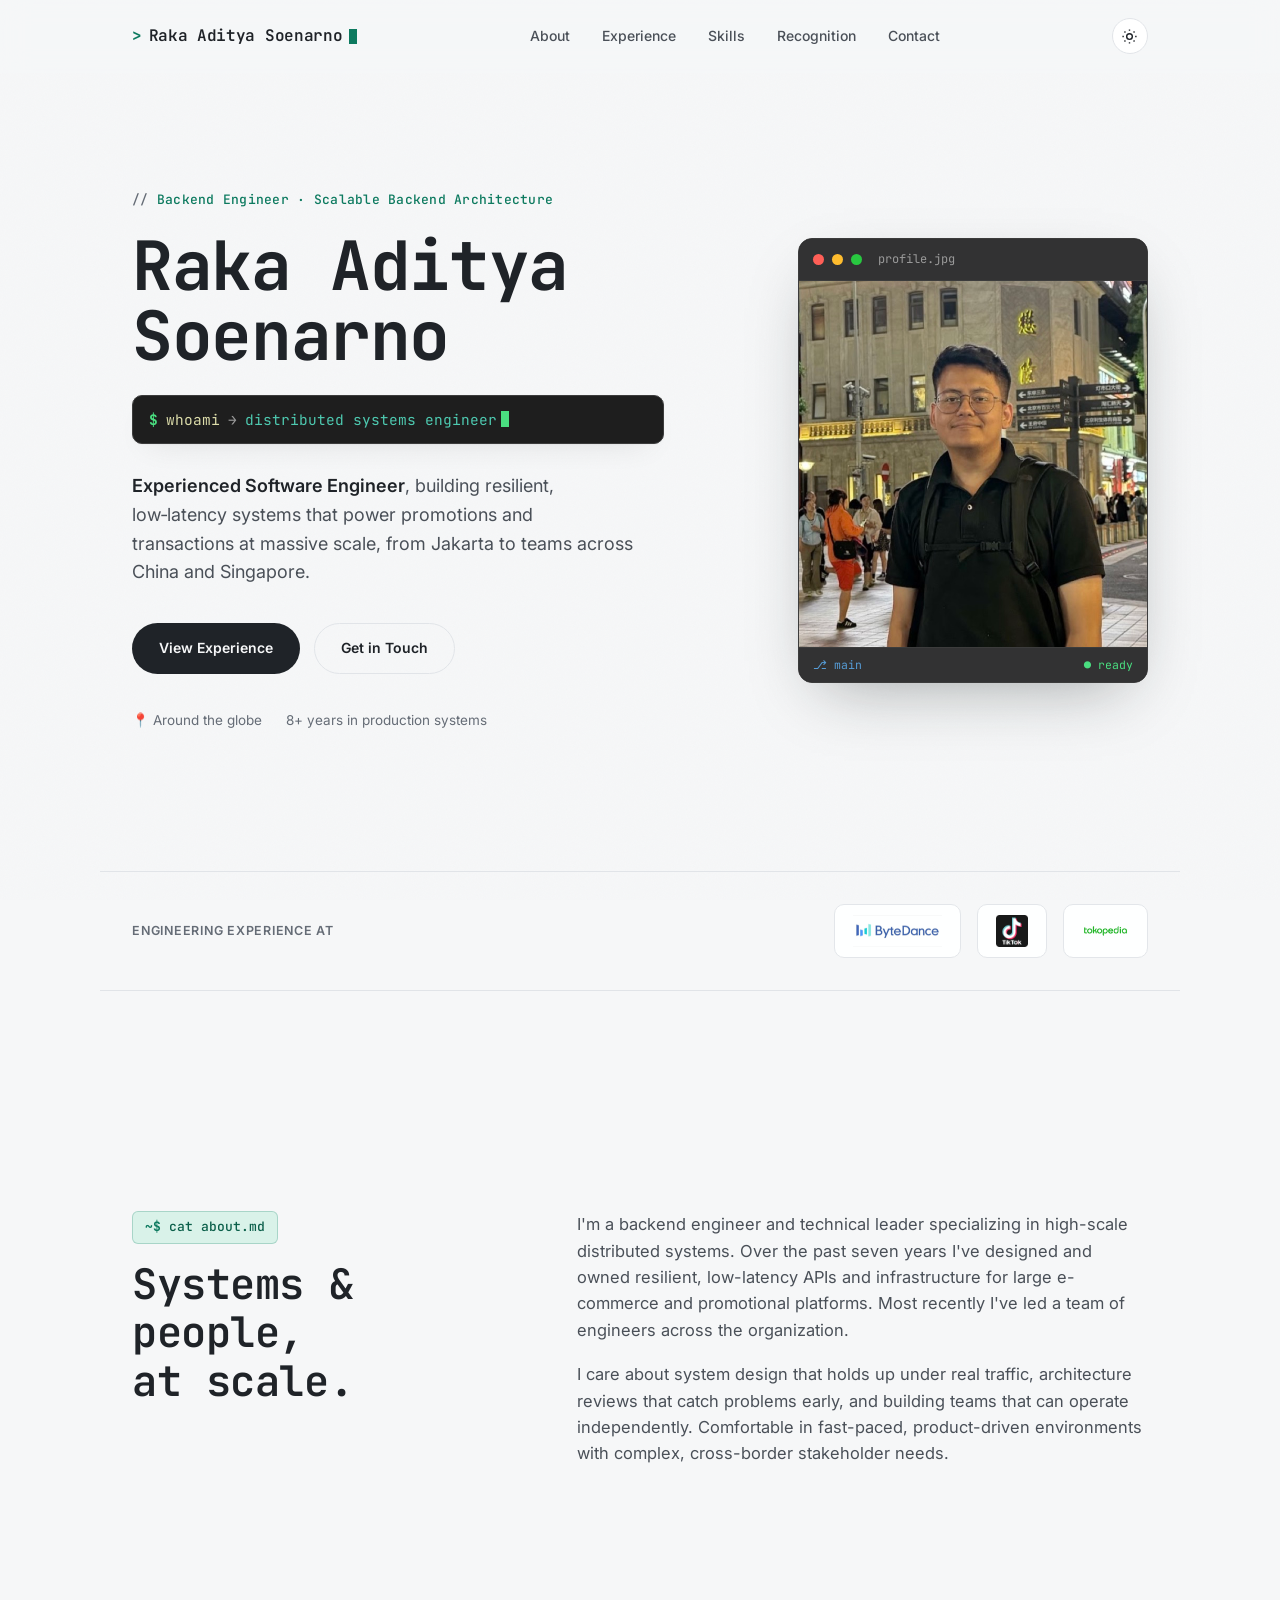
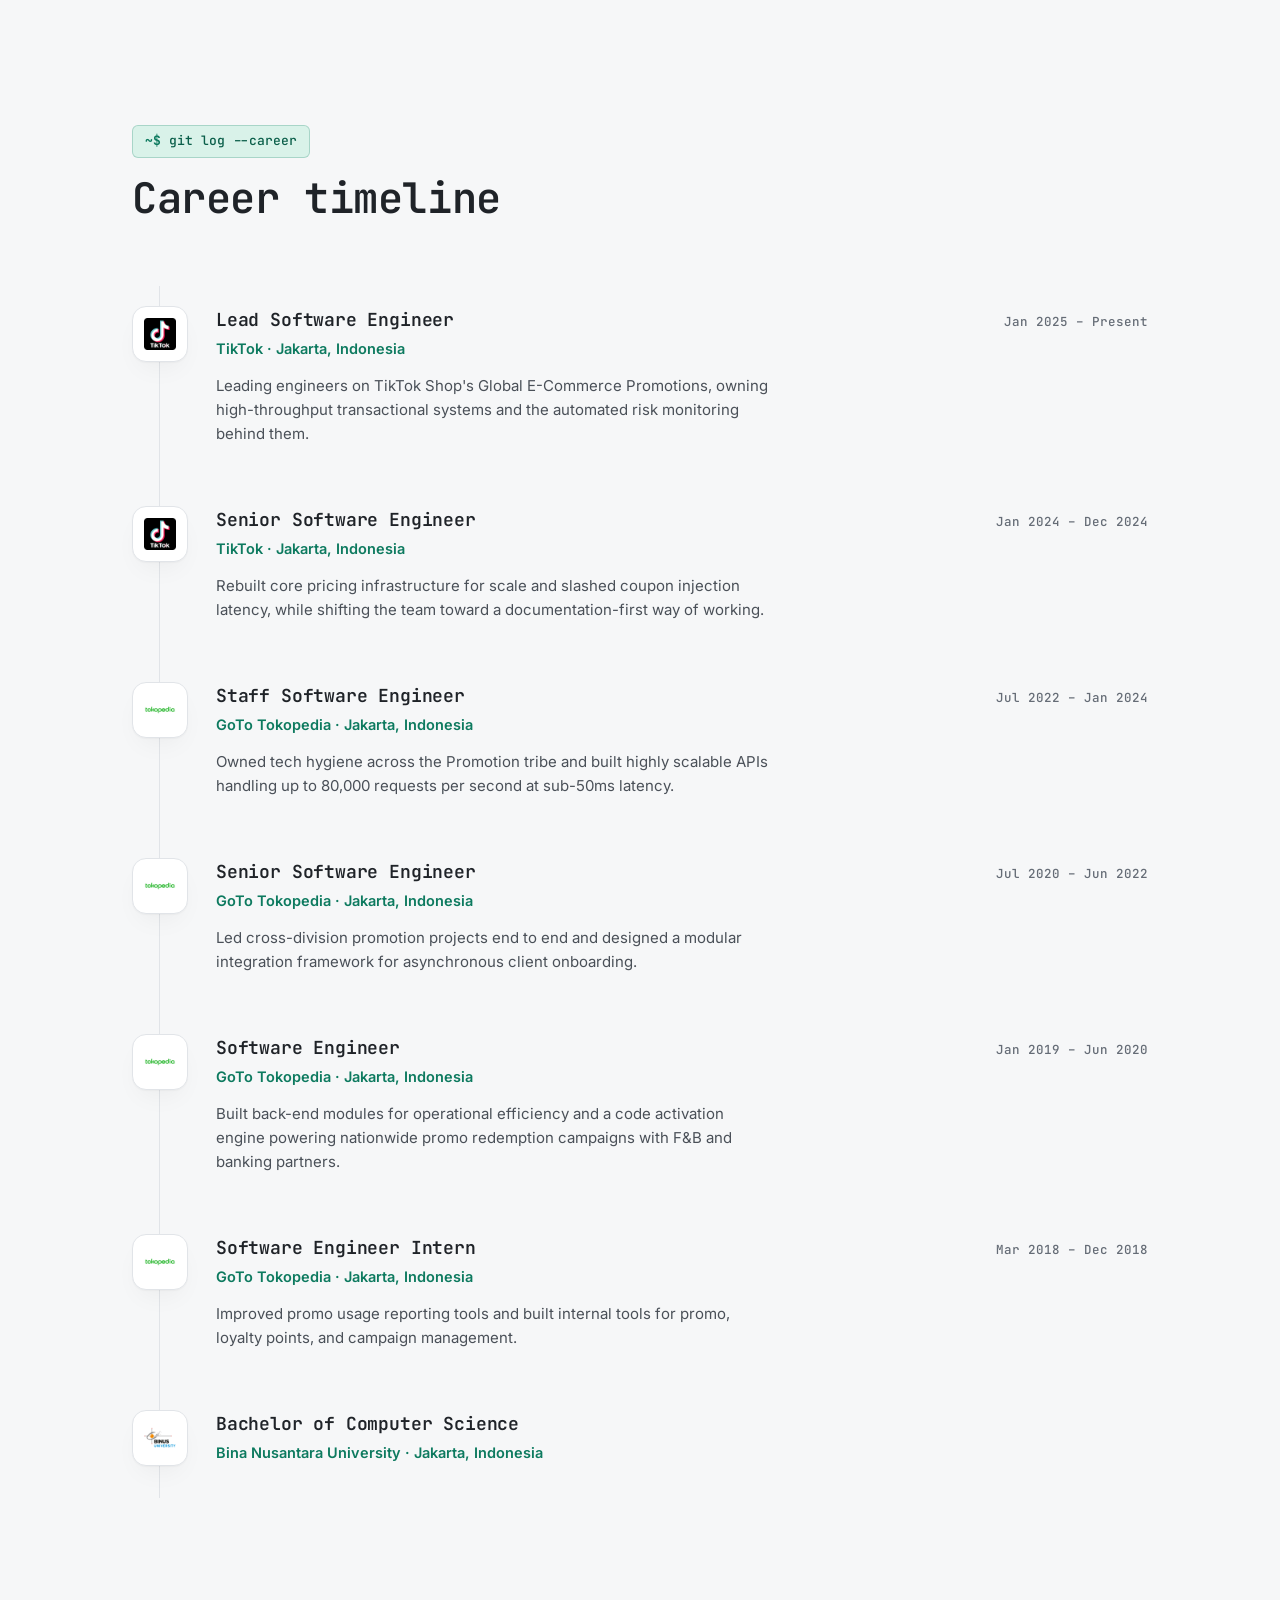
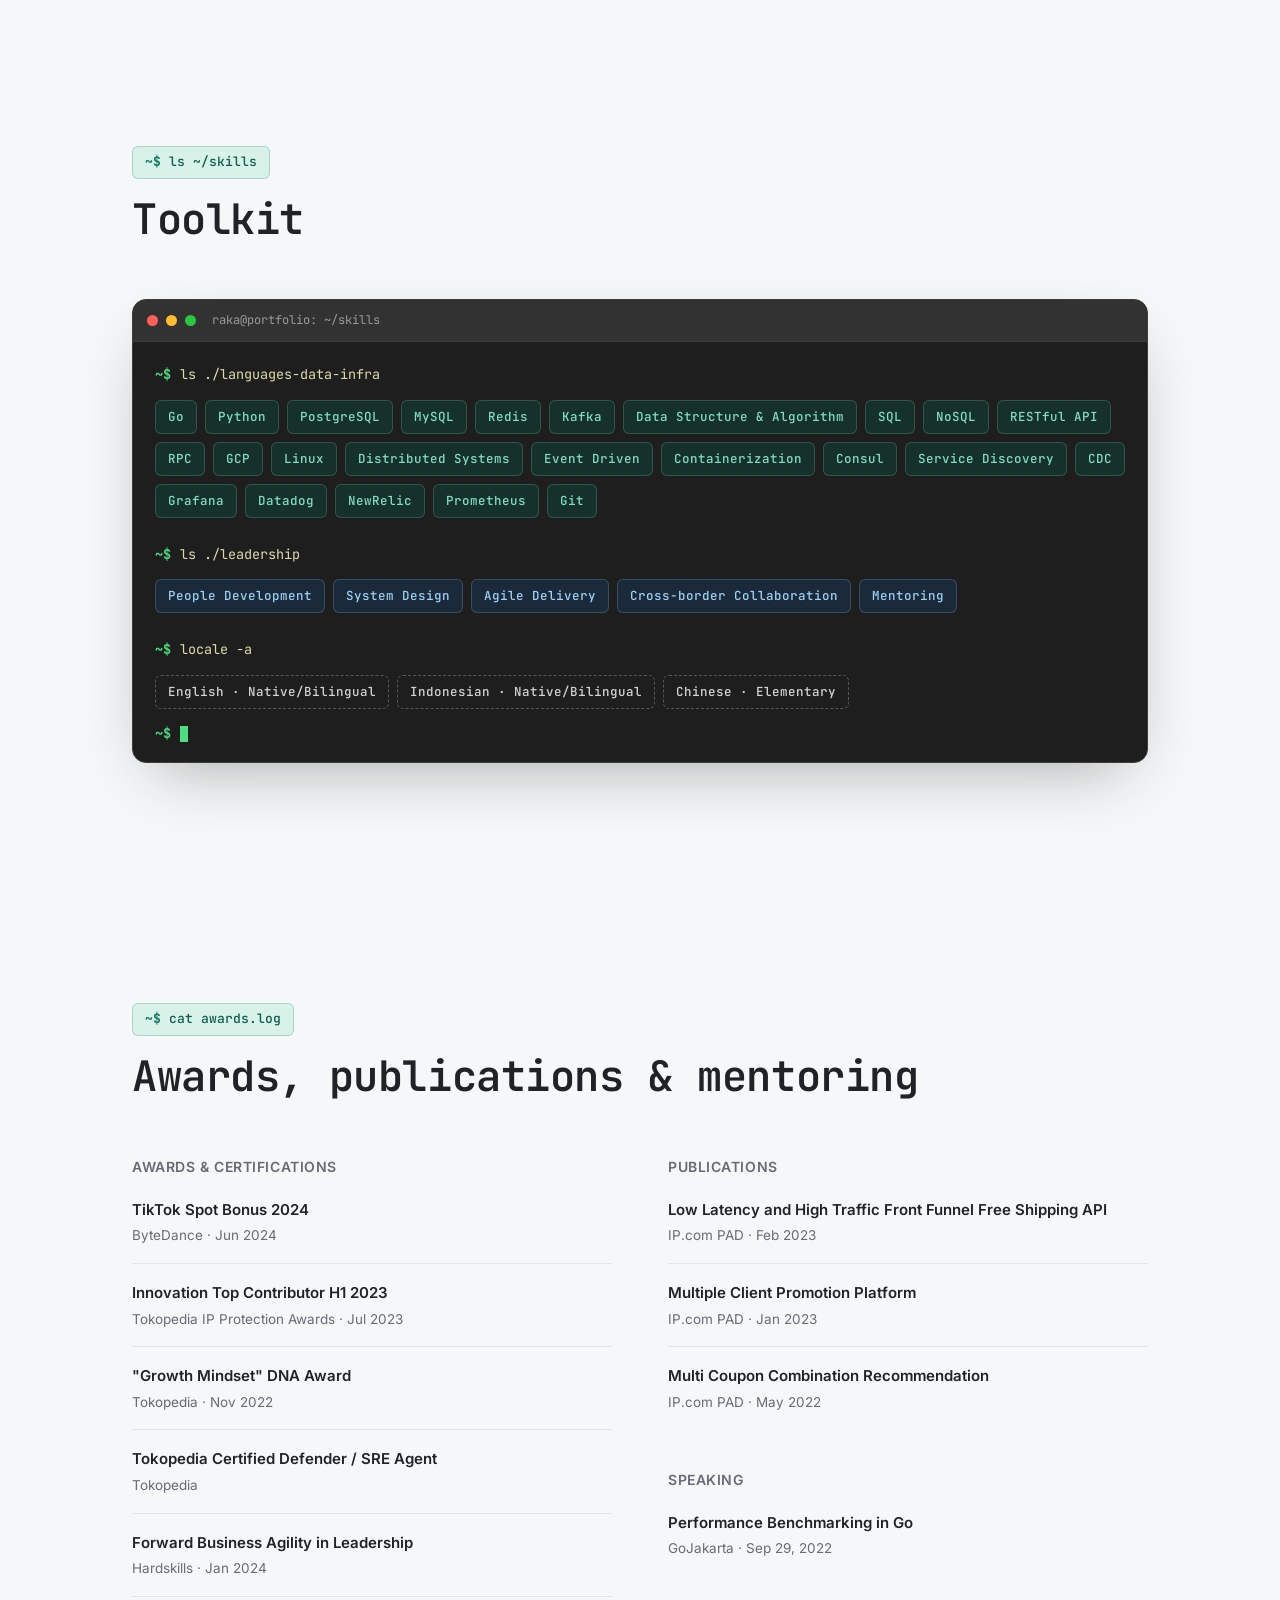
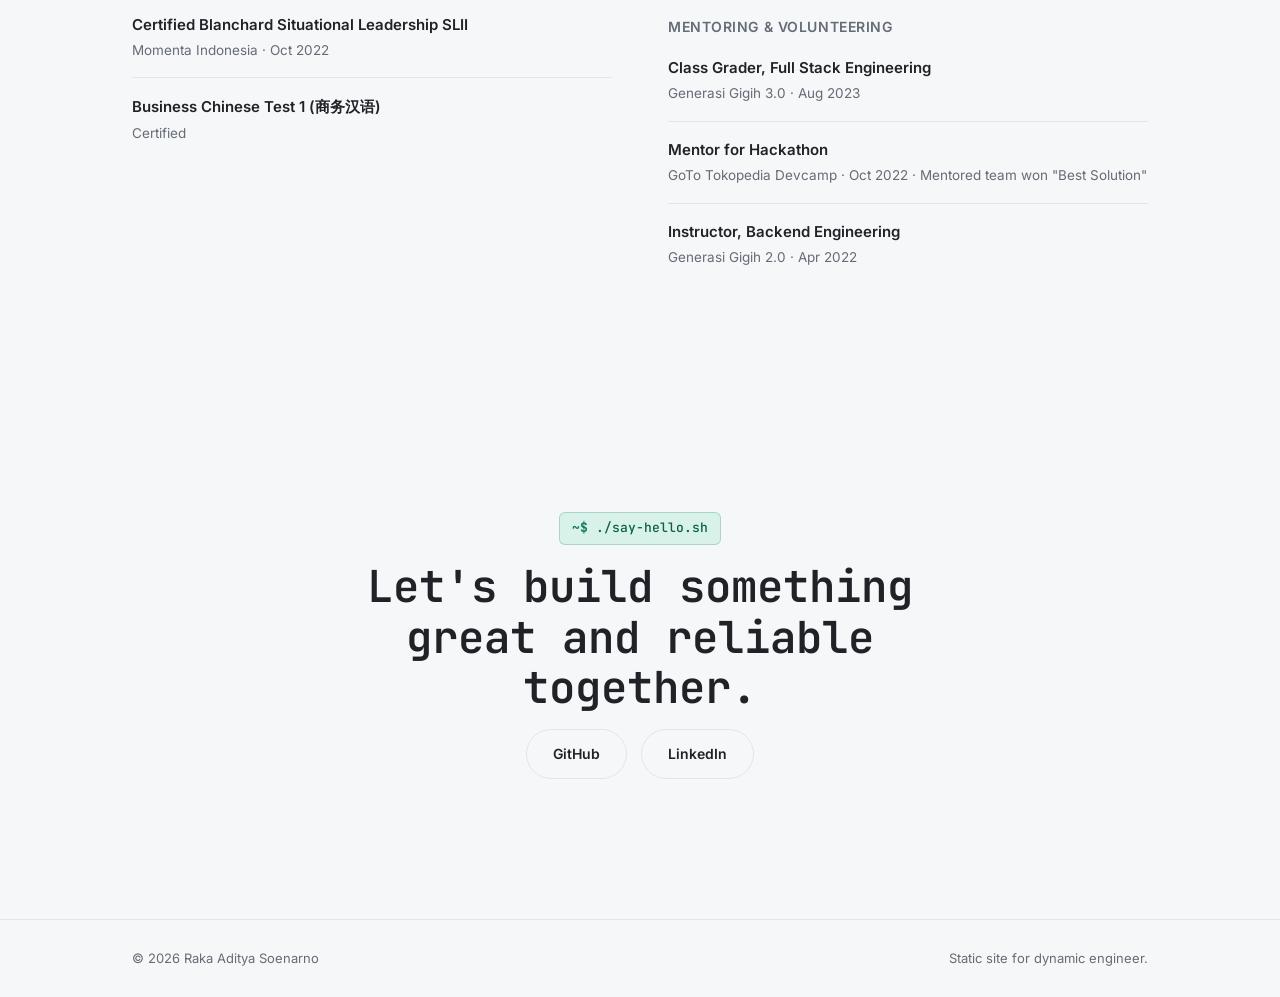
==== commit 308d959e: "fix mainEntity" ====
--- a/index.html
+++ b/index.html
@@ -108,6 +108,7 @@
       "name": "Raka Aditya Soenarno · Lead Software Engineer",
       "isPartOf": { "@id": "https://rakadityas.github.io/#website" },
       "about": { "@id": "https://rakadityas.github.io/#person" },
+      "mainEntity": { "@id": "https://rakadityas.github.io/#person" },
       "inLanguage": "en"
     }
   ]
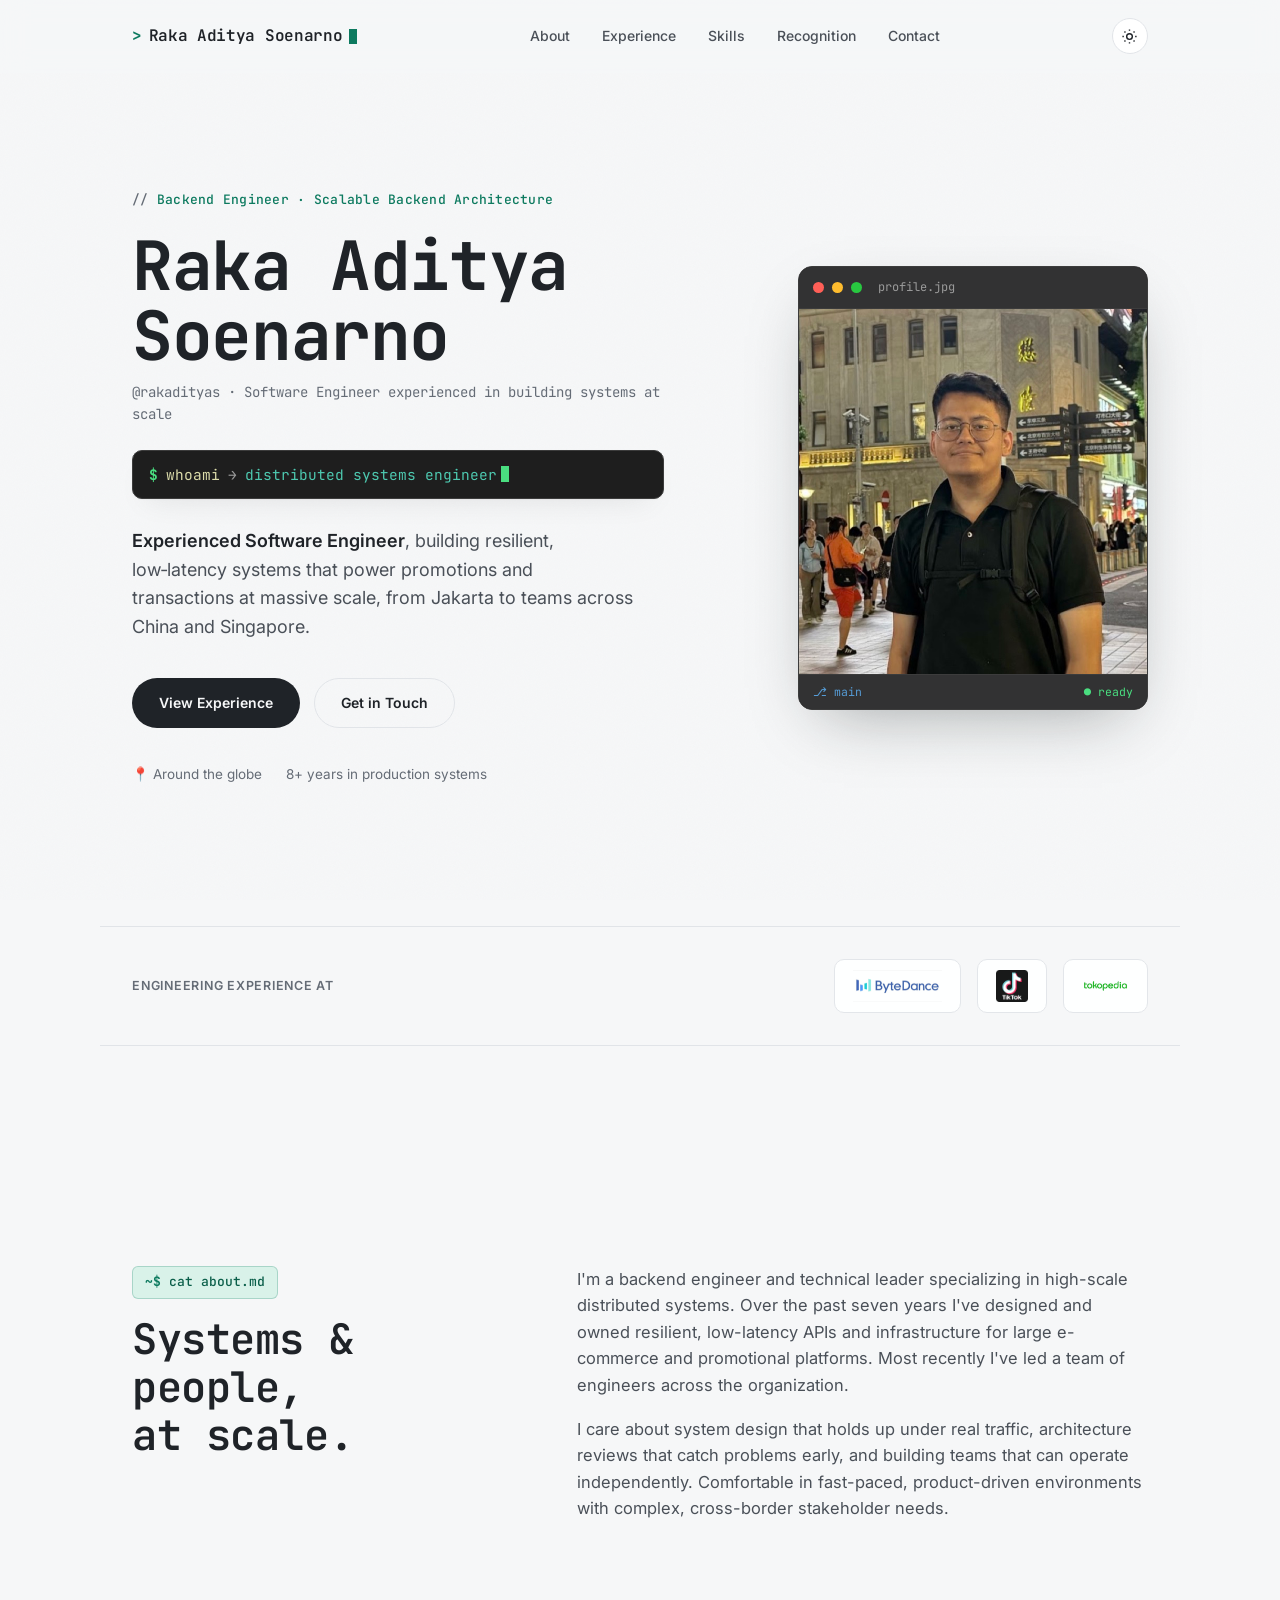
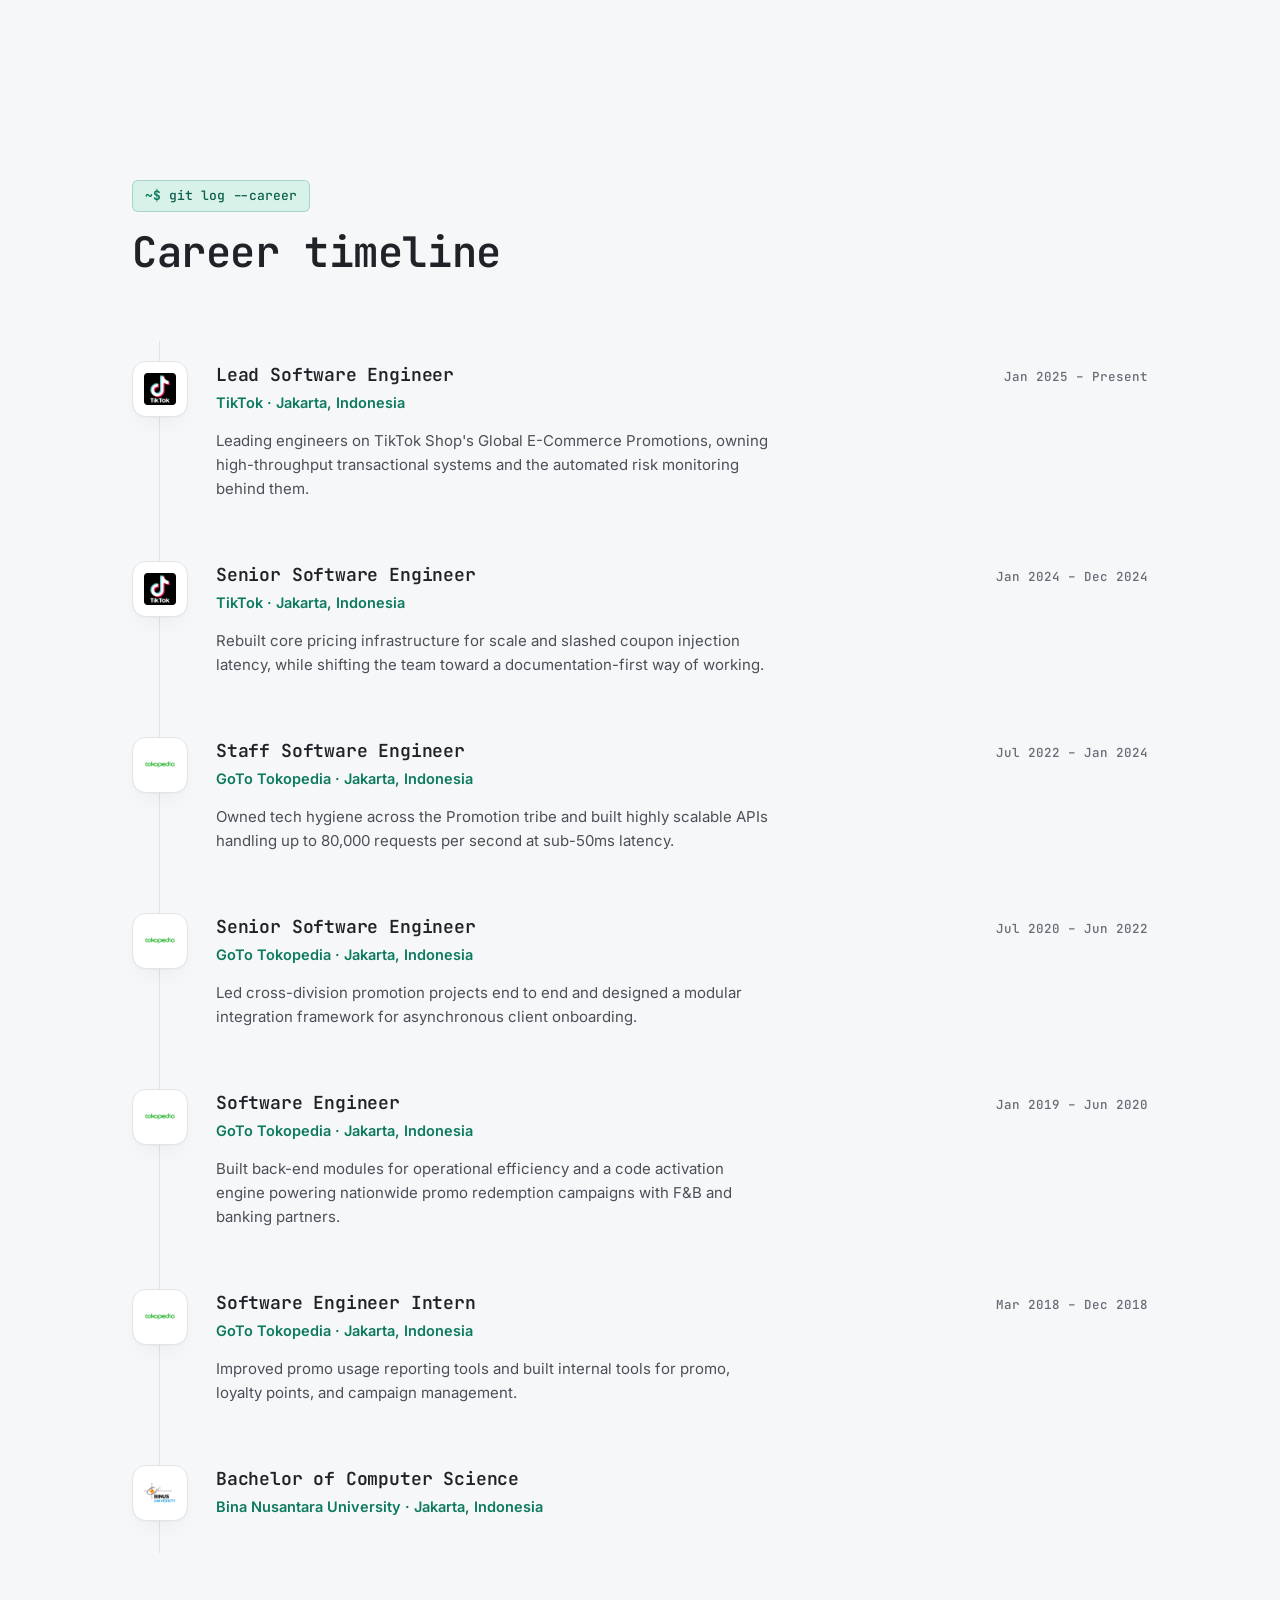
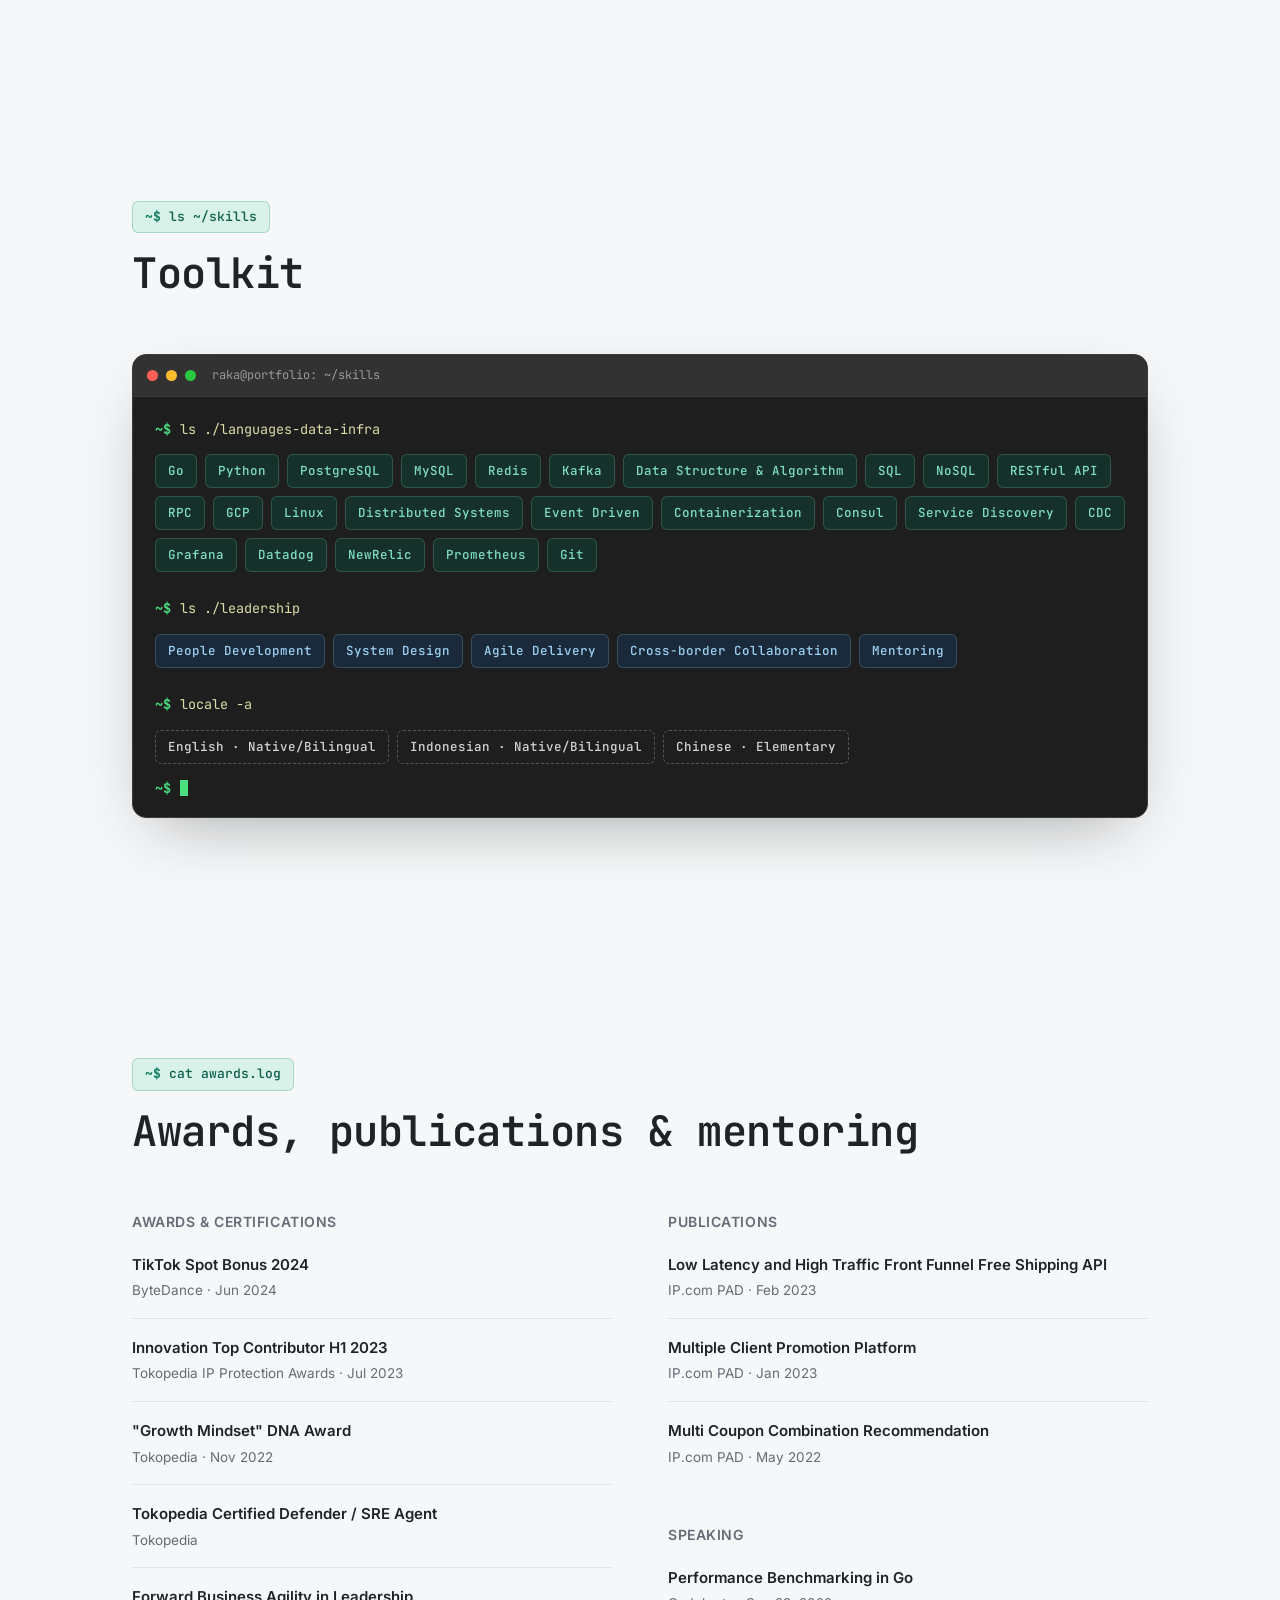
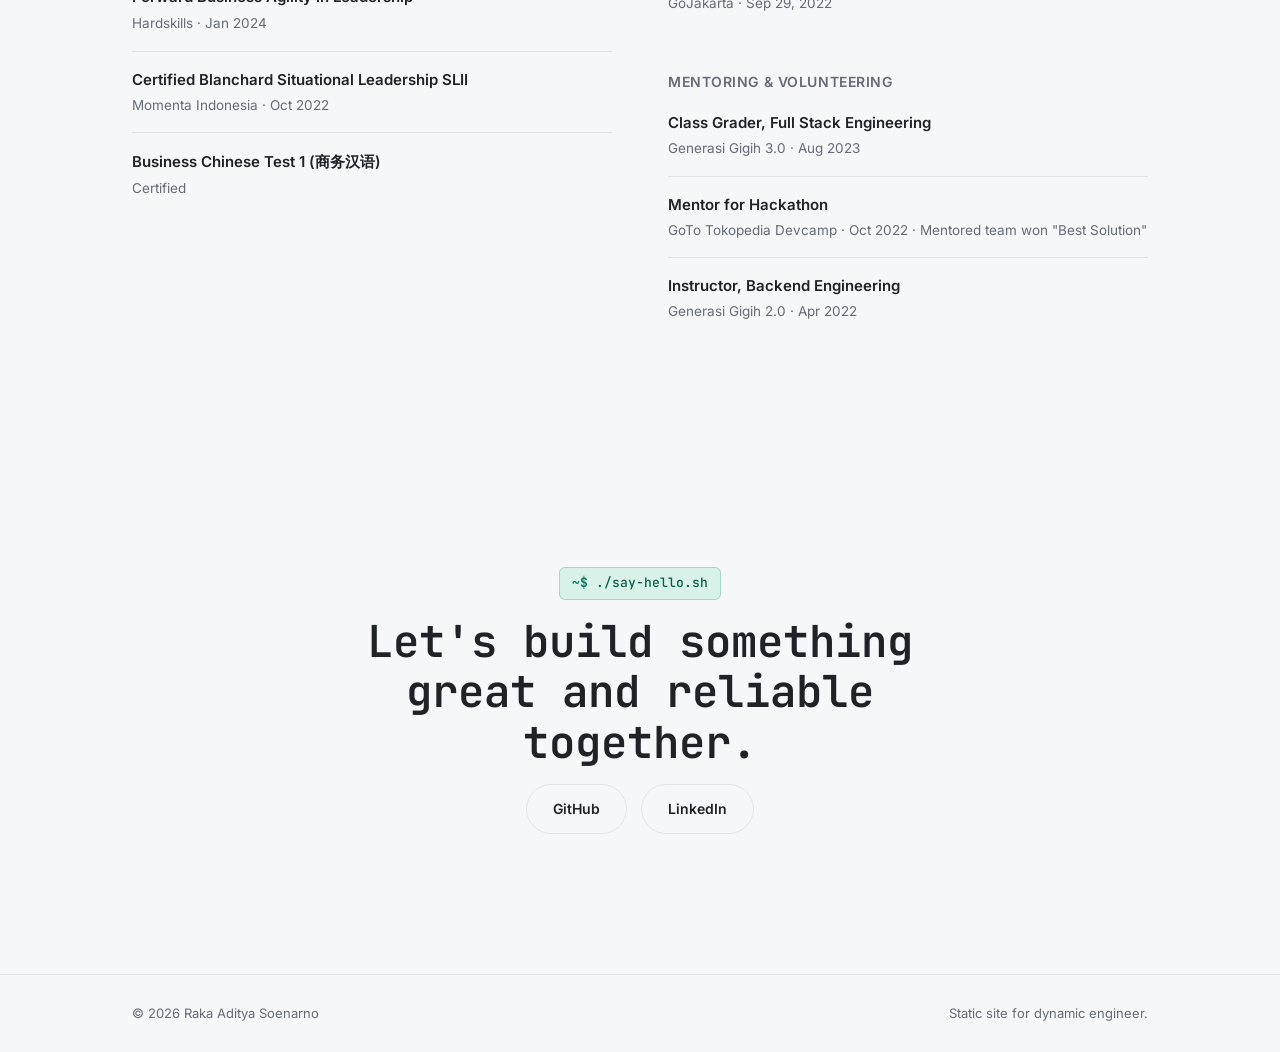
==== commit 67860651: "update details" ====
--- a/index.html
+++ b/index.html
@@ -4,8 +4,8 @@
 <meta charset="UTF-8">
 <meta name="viewport" content="width=device-width, initial-scale=1.0">
 
-<title>Raka Aditya Soenarno · Lead Software Engineer</title>
-<meta name="description" content="Raka Aditya Soenarno. Experienced Software Engineer specializing in distributed systems, scalable backend architecture, and large-scale e-commerce platforms.">
+<title>Raka Aditya Soenarno · Experienced Software Engineer</title>
+<meta name="description" content="Raka Aditya Soenarno (rakadityas) is a Experienced Software Engineer from Jakarta, Indonesia. Backend engineer specializing in distributed systems, Go, and large-scale e-commerce promotion platforms.">
 <meta name="author" content="Raka Aditya Soenarno">
 <link rel="canonical" href="https://rakadityas.github.io/">
 <meta name="robots" content="index, follow, max-image-preview:large, max-snippet:-1">
@@ -13,8 +13,8 @@
 <!-- Open Graph -->
 <meta property="og:type" content="profile">
 <meta property="og:url" content="https://rakadityas.github.io/">
-<meta property="og:title" content="Raka Aditya Soenarno · Lead Software Engineer">
-<meta property="og:description" content="Backend engineer and technical leader specializing in distributed systems and large-scale e-commerce promotion platforms.">
+<meta property="og:title" content="Raka Aditya Soenarno · Software Engineer experienced in building systems at scale">
+<meta property="og:description" content="Raka Aditya Soenarno (rakadityas), Experienced Software Engineer — backend engineer specializing in distributed systems and large-scale e-commerce promotion platforms.">
 <meta property="og:image" content="https://rakadityas.github.io/assets/img/profile.jpg">
 <meta property="og:image:width" content="760">
 <meta property="og:image:height" content="696">
@@ -26,8 +26,8 @@
 
 <!-- Twitter / X -->
 <meta name="twitter:card" content="summary_large_image">
-<meta name="twitter:title" content="Raka Aditya Soenarno · Lead Software Engineer">
-<meta name="twitter:description" content="Backend engineer and technical leader specializing in distributed systems and large-scale e-commerce promotion platforms.">
+<meta name="twitter:title" content="Raka Aditya Soenarno · Experienced Software Engineer">
+<meta name="twitter:description" content="Raka Aditya Soenarno (rakadityas), Software Engineer experienced in building systems at scale — backend engineer specializing in distributed systems and large-scale platforms.">
 <meta name="twitter:image" content="https://rakadityas.github.io/assets/img/profile.jpg">
 <meta name="twitter:image:alt" content="Portrait of Raka Aditya Soenarno">
 
@@ -59,11 +59,13 @@
       "name": "Raka Aditya Soenarno",
       "givenName": "Raka Aditya",
       "familyName": "Soenarno",
+      "alternateName": ["Raka", "Raka Aditya", "Raka Soenarno", "rakadityas"],
+      "additionalName": "rakadityas",
       "url": "https://rakadityas.github.io/",
       "image": "https://rakadityas.github.io/assets/img/profile.jpg",
       "jobTitle": "Lead Software Engineer",
       "description": "Backend engineer and technical leader specializing in high-scale distributed systems, scalable backend architecture, and large-scale e-commerce promotion platforms.",
-      "worksFor": { "@type": "Organization", "name": "TikTok" },
+      "worksFor": { "@type": "Organization", "name": "TikTok", "sameAs": "https://www.tiktok.com/" },
       "address": {
         "@type": "PostalAddress",
         "addressLocality": "Jakarta",
@@ -90,14 +92,20 @@
       "sameAs": [
         "https://github.com/rakadityas",
         "https://www.linkedin.com/in/rakadityas/"
-      ]
+      ],
+      "identifier": {
+        "@type": "PropertyValue",
+        "propertyID": "GitHub",
+        "value": "rakadityas"
+      }
     },
     {
       "@type": "WebSite",
       "@id": "https://rakadityas.github.io/#website",
       "url": "https://rakadityas.github.io/",
       "name": "Raka Aditya Soenarno",
-      "description": "Portfolio of Raka Aditya Soenarno, Lead Software Engineer.",
+      "alternateName": "rakadityas",
+      "description": "Portfolio of Raka Aditya Soenarno (rakadityas), Lead Software Engineer at TikTok.",
       "inLanguage": "en",
       "publisher": { "@id": "https://rakadityas.github.io/#person" }
     },
@@ -105,7 +113,7 @@
       "@type": "ProfilePage",
       "@id": "https://rakadityas.github.io/#profilepage",
       "url": "https://rakadityas.github.io/",
-      "name": "Raka Aditya Soenarno · Lead Software Engineer",
+      "name": "Raka Aditya Soenarno · Lead Software Engineer at TikTok",
       "isPartOf": { "@id": "https://rakadityas.github.io/#website" },
       "about": { "@id": "https://rakadityas.github.io/#person" },
       "mainEntity": { "@id": "https://rakadityas.github.io/#person" },
@@ -150,6 +158,7 @@
       <h1 class="hero-title reveal">
         Raka Aditya<br>Soenarno
       </h1>
+      <p class="hero-handle reveal">@rakadityas · Software Engineer experienced in building systems at scale</p>
 
       <!-- Typewriter. The animated span is decorative; the static list below it
            is what assistive tech and crawlers read. -->
--- a/assets/css/style.css
+++ b/assets/css/style.css
@@ -336,6 +336,13 @@
   font-size: clamp(42px, 6vw, 68px);
   line-height: 1.03;
   letter-spacing: -.02em;
+  margin: 0 0 10px;
+}
+
+.hero-handle {
+  font-family: var(--font-mono);
+  font-size: 14px;
+  color: var(--ink-faint);
   margin: 0 0 24px;
 }
 
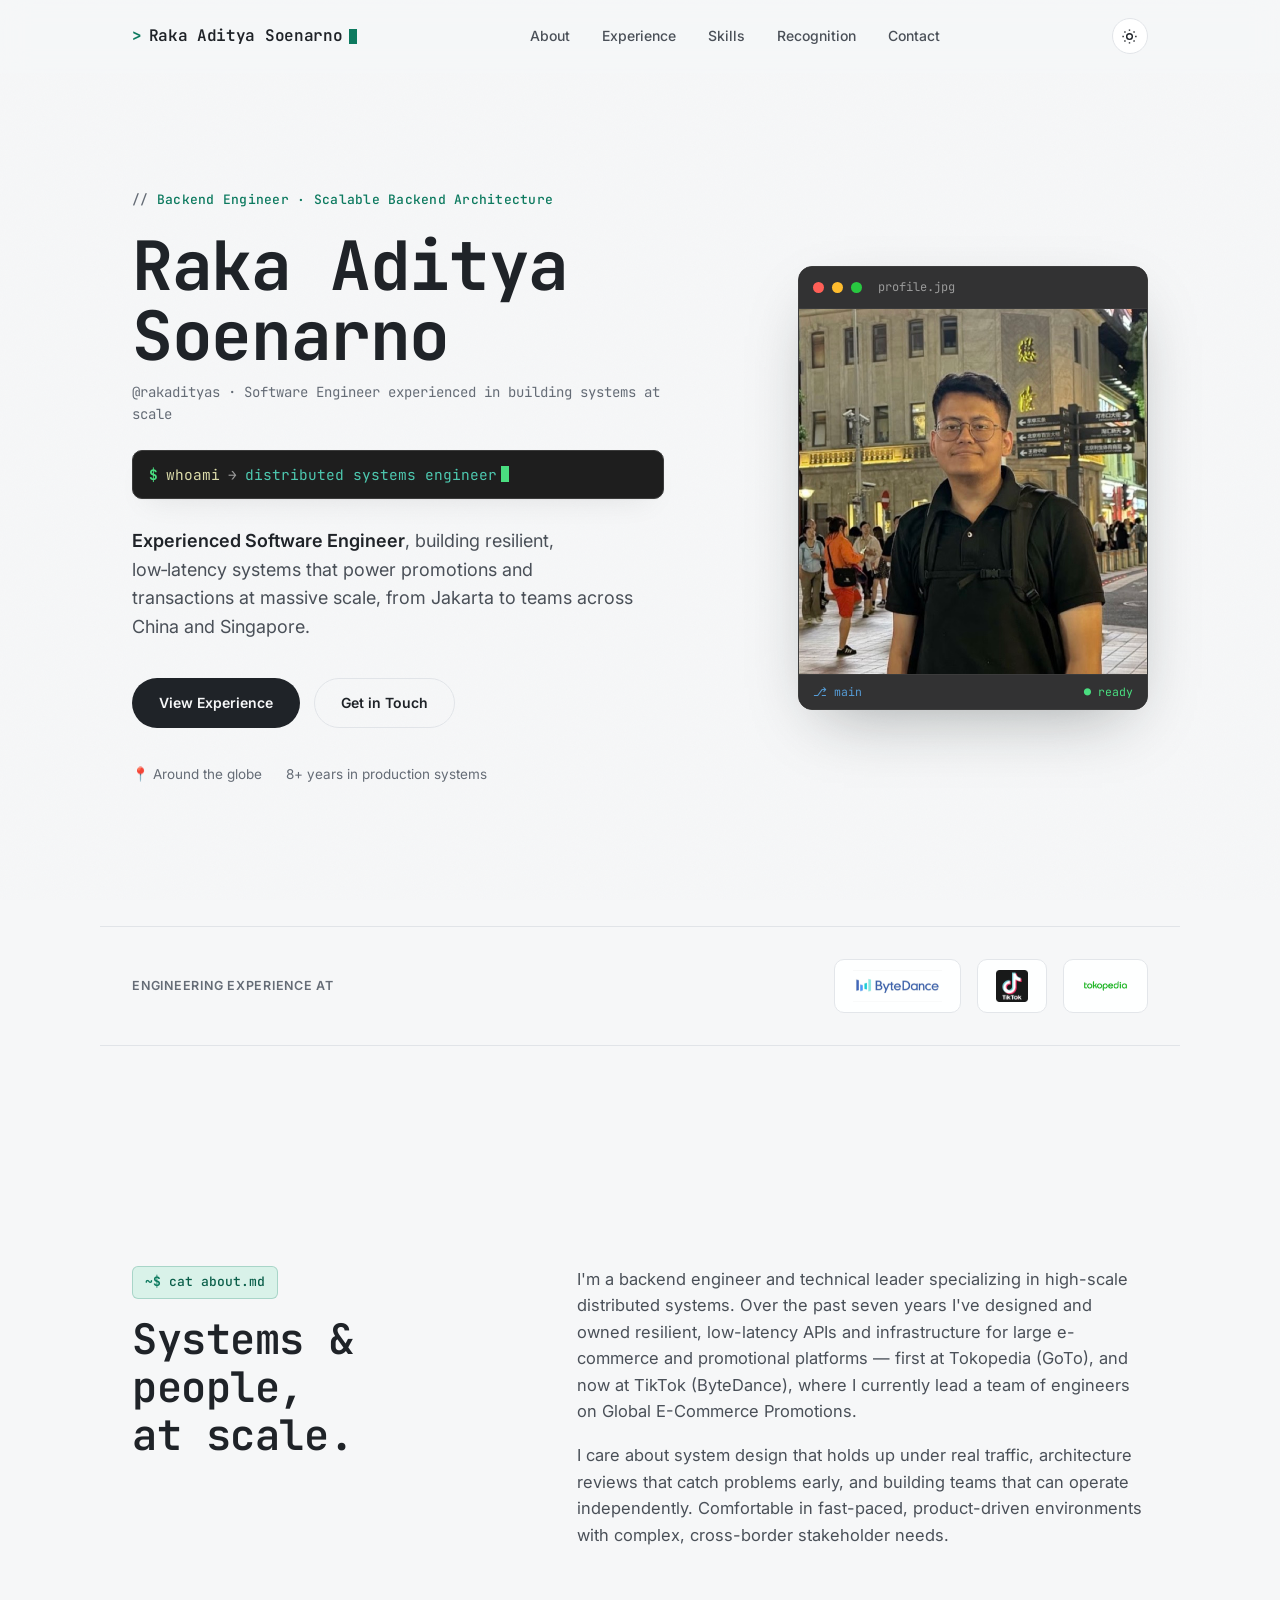
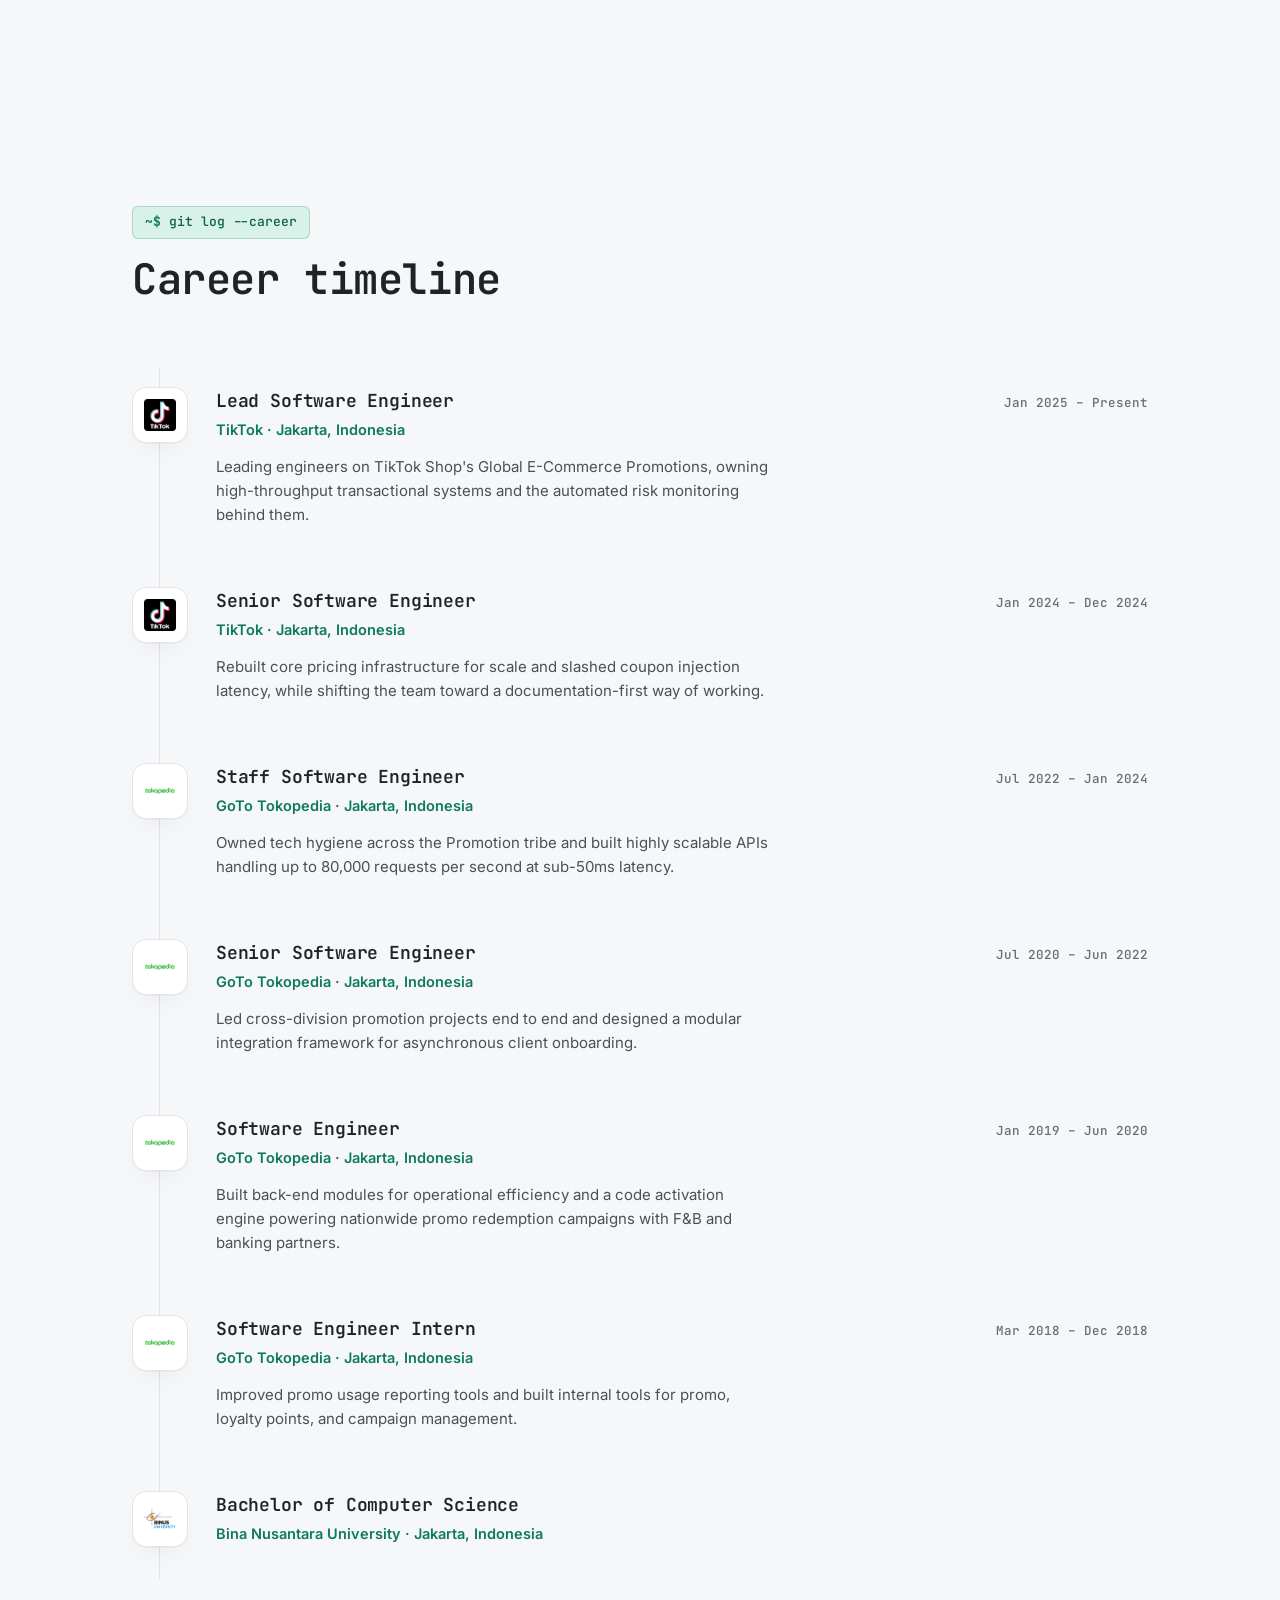
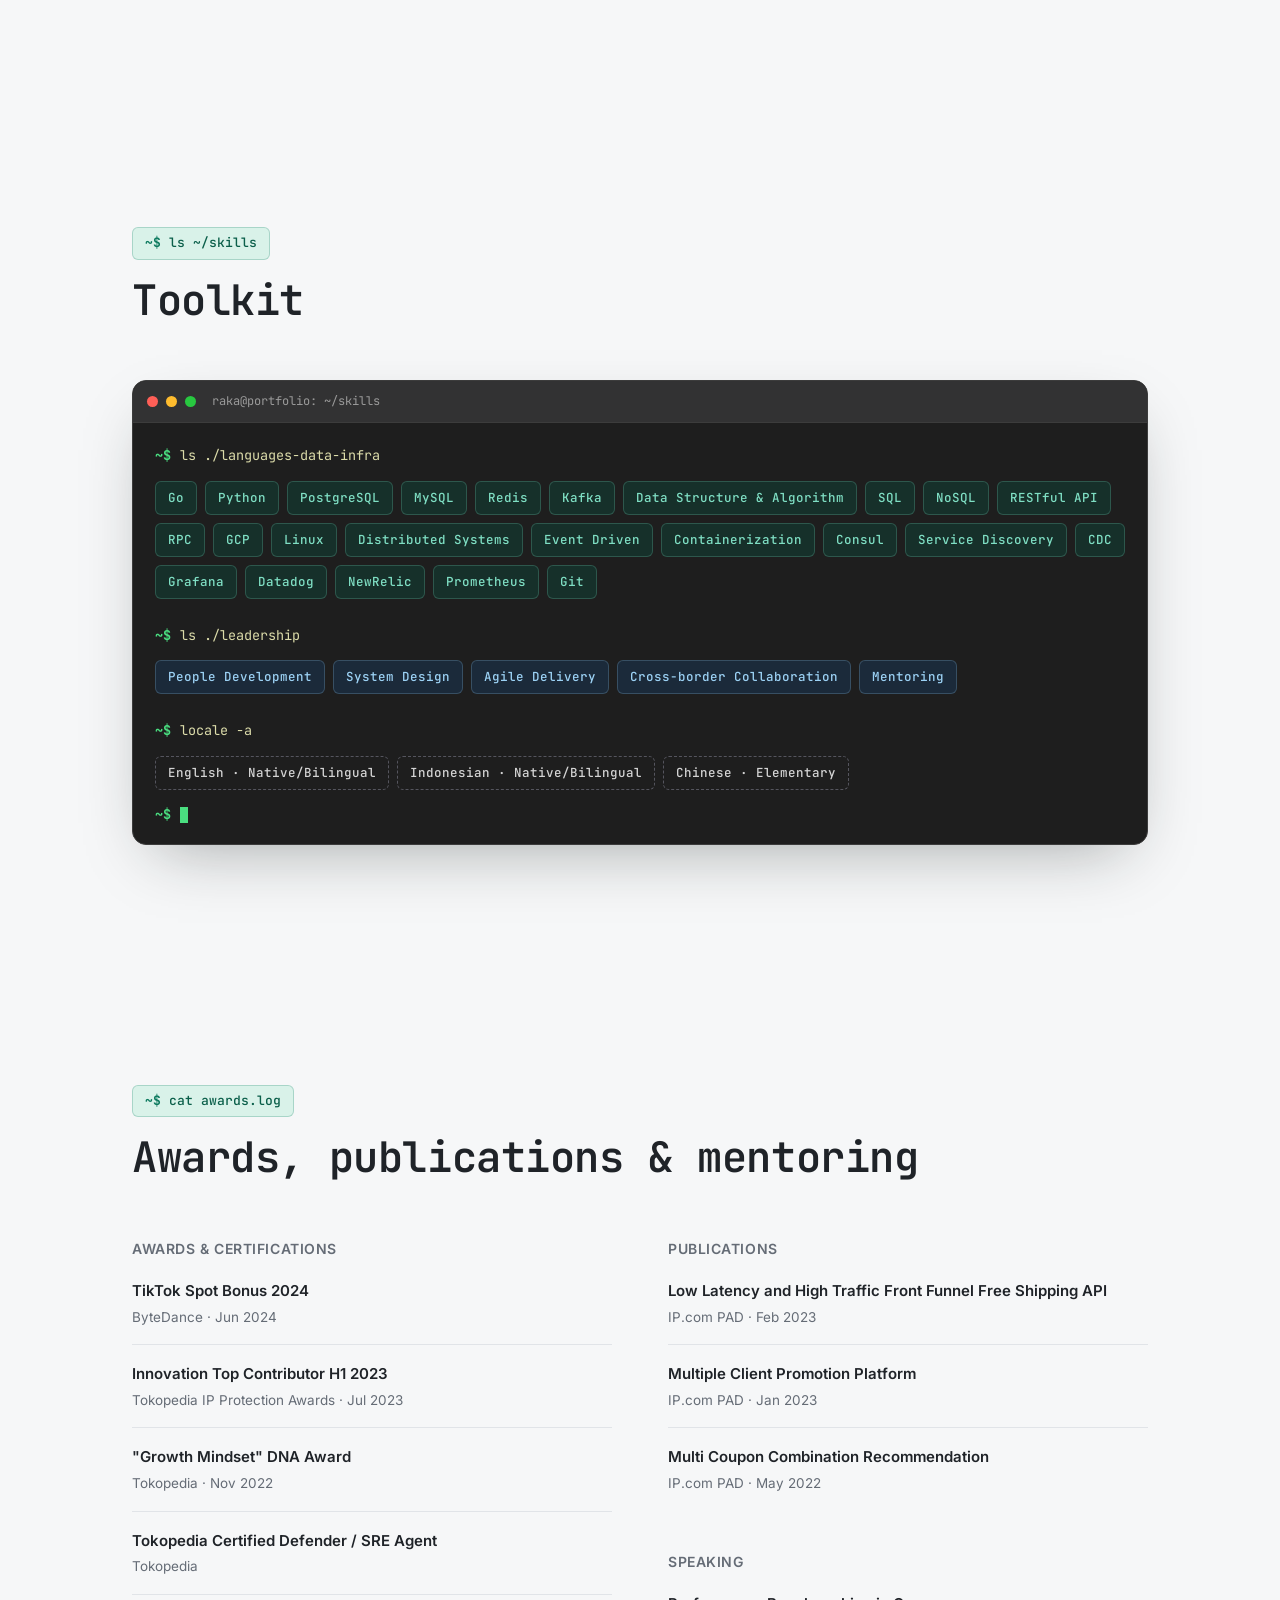
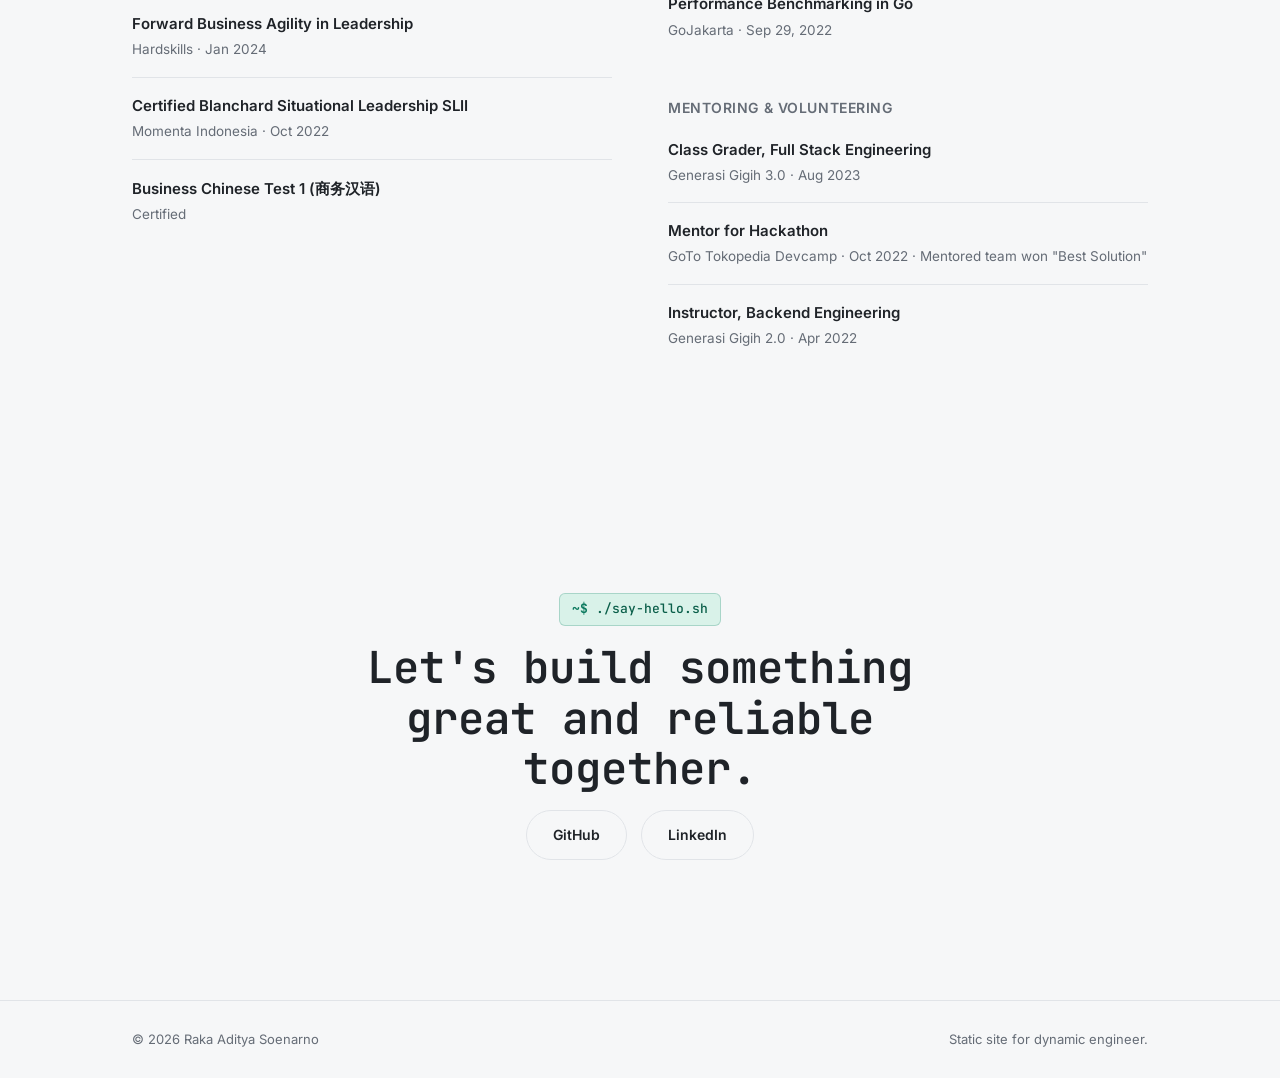
==== commit 3471b3e9: "update data" ====
--- a/index.html
+++ b/index.html
@@ -65,7 +65,18 @@
       "image": "https://rakadityas.github.io/assets/img/profile.jpg",
       "jobTitle": "Lead Software Engineer",
       "description": "Backend engineer and technical leader specializing in high-scale distributed systems, scalable backend architecture, and large-scale e-commerce promotion platforms.",
-      "worksFor": { "@type": "Organization", "name": "TikTok", "sameAs": "https://www.tiktok.com/" },
+      "worksFor": {
+        "@type": "Organization",
+        "name": "TikTok",
+        "sameAs": "https://www.tiktok.com/",
+        "parentOrganization": { "@type": "Organization", "name": "ByteDance", "sameAs": "https://www.bytedance.com/" }
+      },
+      "affiliation": [
+        { "@type": "Organization", "name": "ByteDance", "sameAs": "https://www.bytedance.com/" },
+        { "@type": "Organization", "name": "Tokopedia", "sameAs": "https://www.tokopedia.com/" },
+        { "@type": "Organization", "name": "GoTo Tokopedia", "sameAs": "https://www.gotocompany.com/en/" },
+        { "@type": "Organization", "name": "GoTo", "sameAs": "https://www.gotocompany.com/en/" }
+      ],
       "address": {
         "@type": "PostalAddress",
         "addressLocality": "Jakarta",
@@ -105,7 +116,7 @@
       "url": "https://rakadityas.github.io/",
       "name": "Raka Aditya Soenarno",
       "alternateName": "rakadityas",
-      "description": "Portfolio of Raka Aditya Soenarno (rakadityas), Lead Software Engineer at TikTok.",
+      "description": "Portfolio of Raka Aditya Soenarno (rakadityas), Experienced Software Engineer.",
       "inLanguage": "en",
       "publisher": { "@id": "https://rakadityas.github.io/#person" }
     },
@@ -113,7 +124,7 @@
       "@type": "ProfilePage",
       "@id": "https://rakadityas.github.io/#profilepage",
       "url": "https://rakadityas.github.io/",
-      "name": "Raka Aditya Soenarno · Lead Software Engineer at TikTok",
+      "name": "Raka Aditya Soenarno · Experienced Software Engineer",
       "isPartOf": { "@id": "https://rakadityas.github.io/#website" },
       "about": { "@id": "https://rakadityas.github.io/#person" },
       "mainEntity": { "@id": "https://rakadityas.github.io/#person" },
@@ -233,8 +244,9 @@
         <p>
           I'm a backend engineer and technical leader specializing in high-scale distributed
           systems. Over the past seven years I've designed and owned resilient, low-latency
-          APIs and infrastructure for large e-commerce and promotional platforms. Most recently
-          I've led a team of engineers across the organization.
+          APIs and infrastructure for large e-commerce and promotional platforms — first at
+          Tokopedia (GoTo), and now at TikTok (ByteDance), where I currently lead a team of
+          engineers on Global E-Commerce Promotions.
         </p>
         <p>
           I care about system design that holds up under real traffic, architecture reviews that
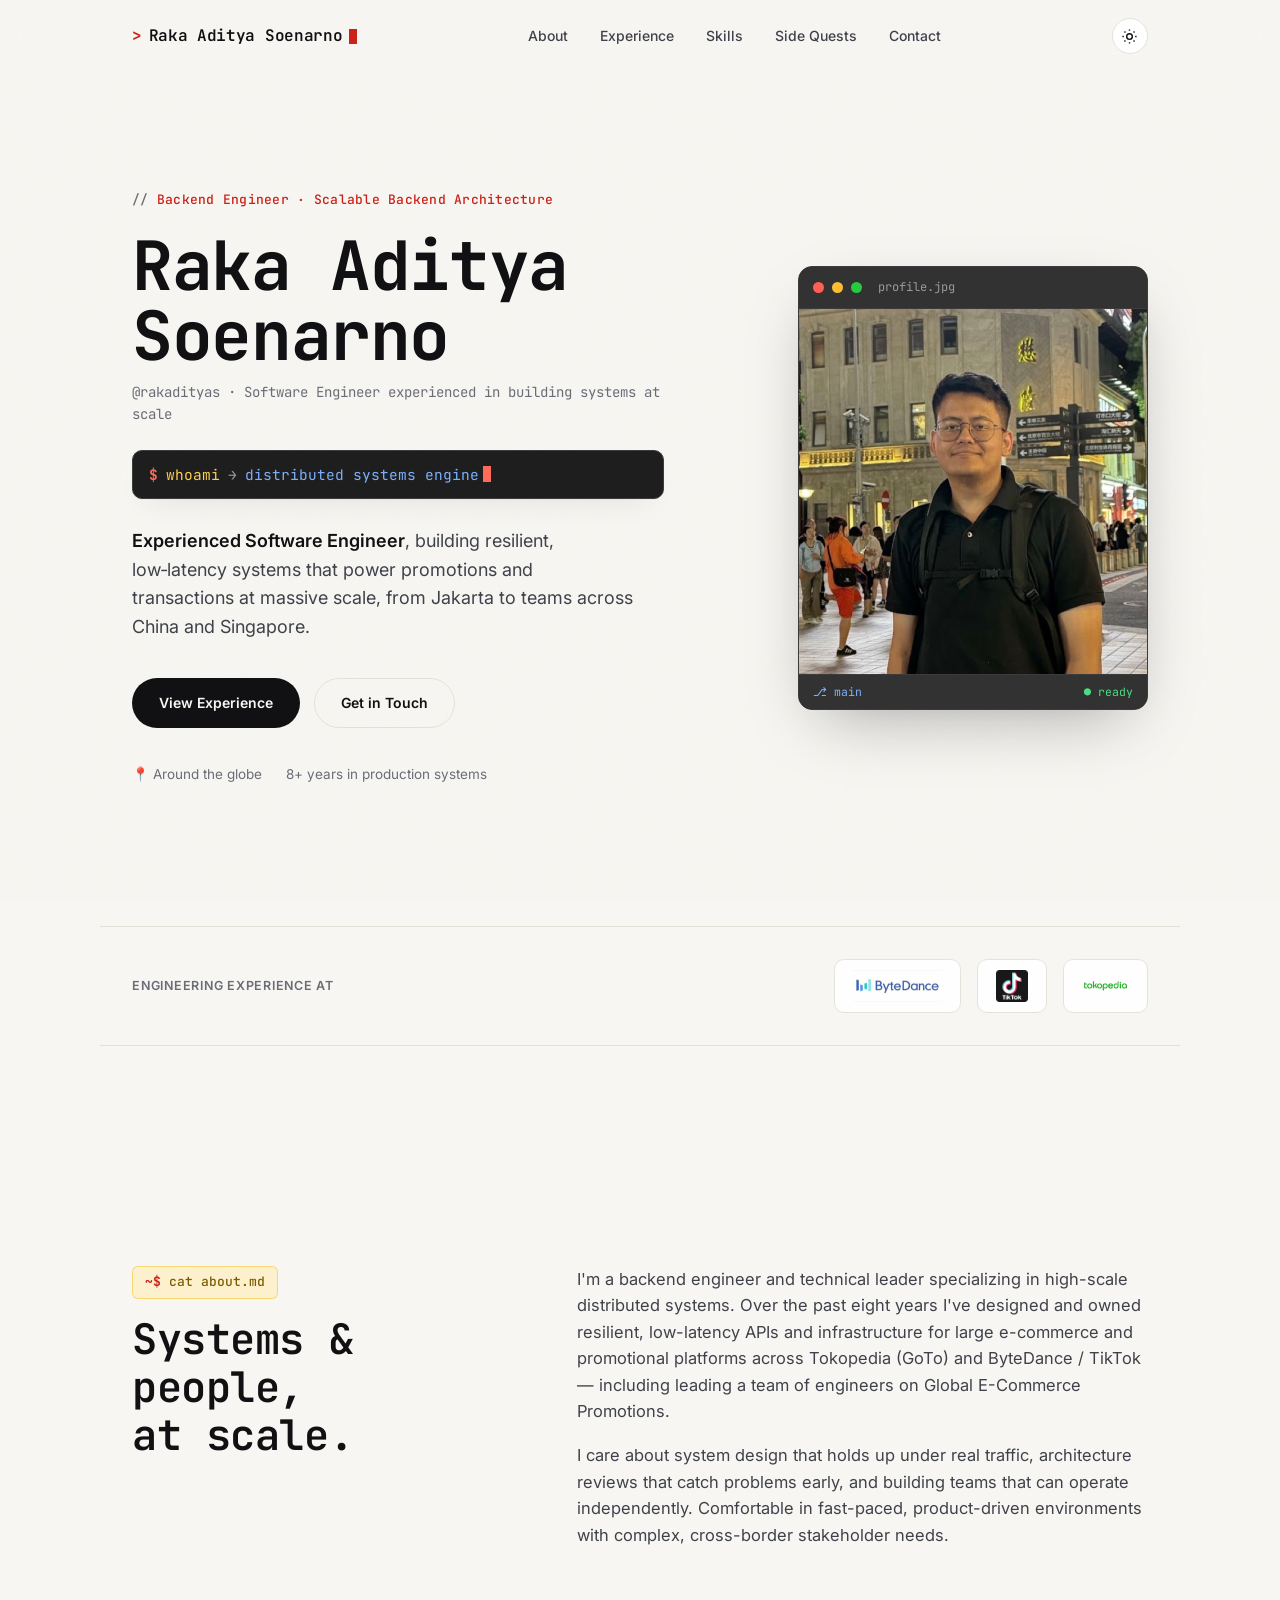
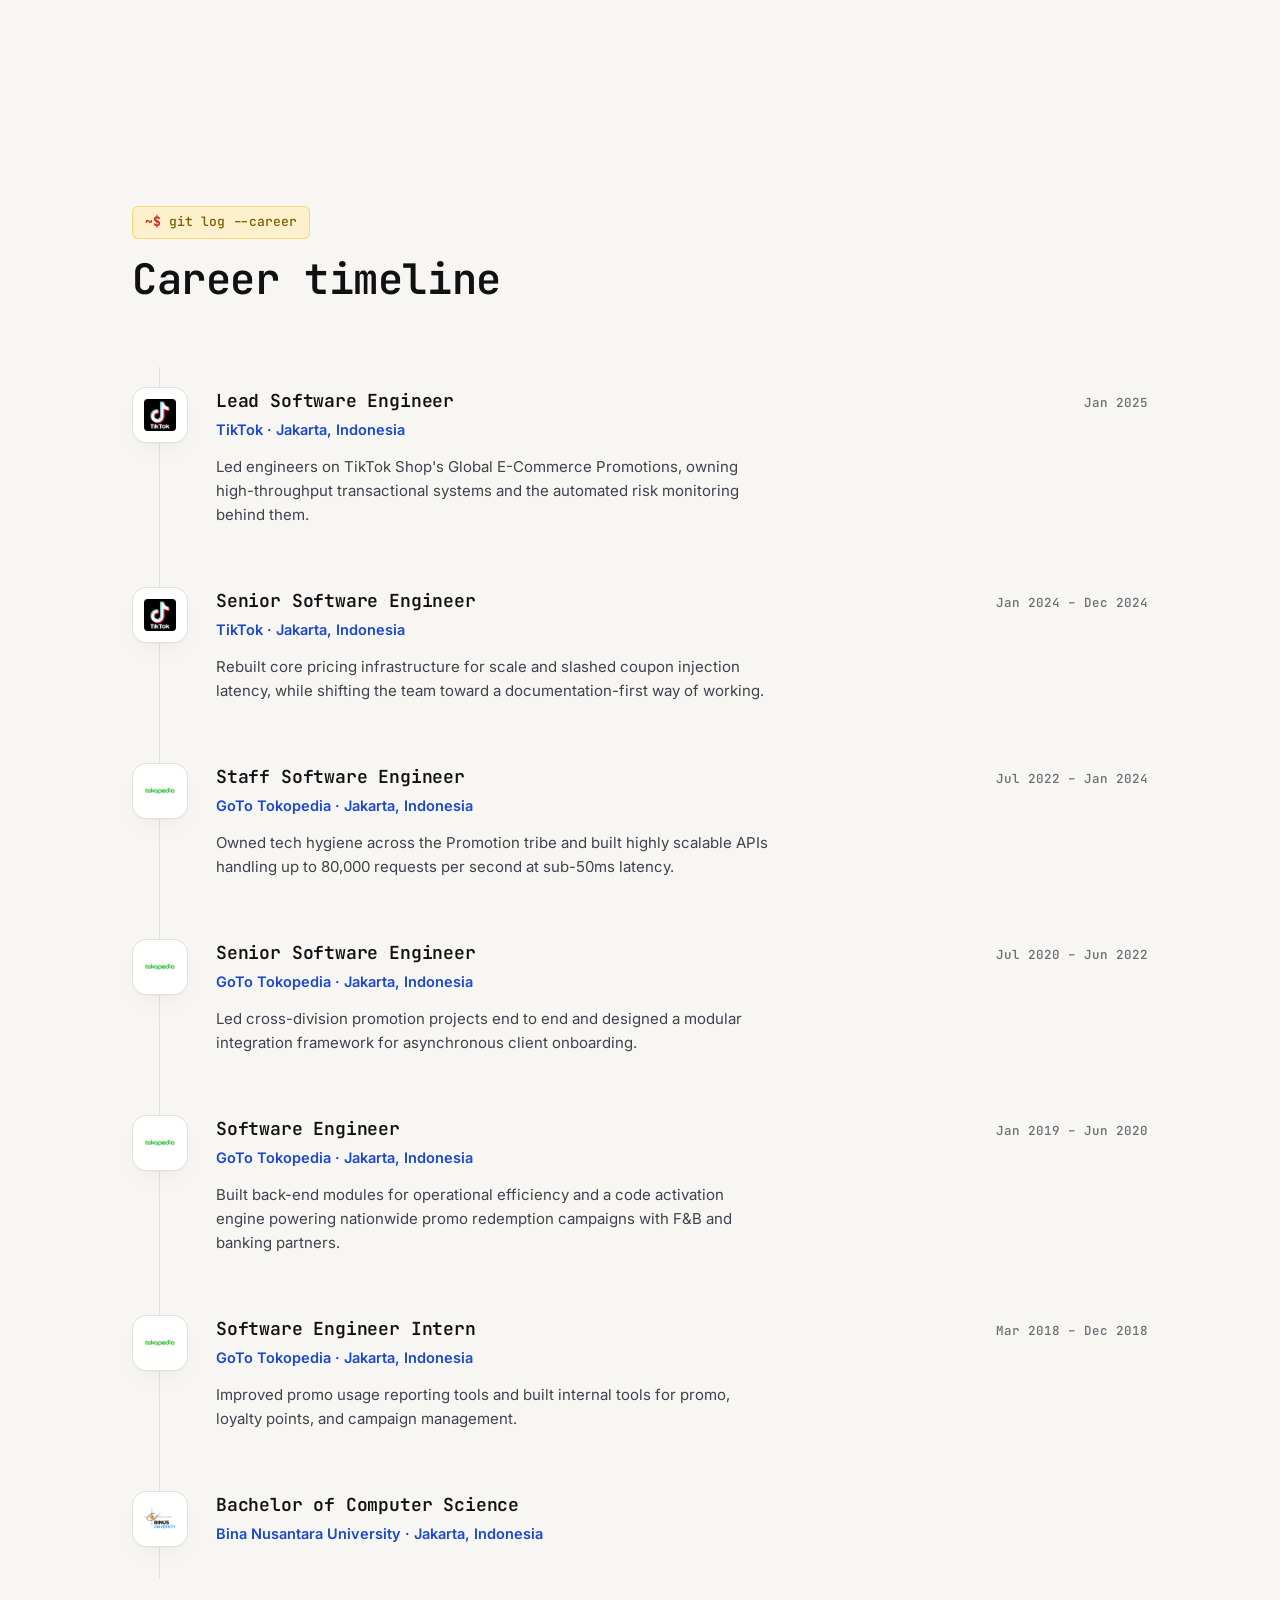
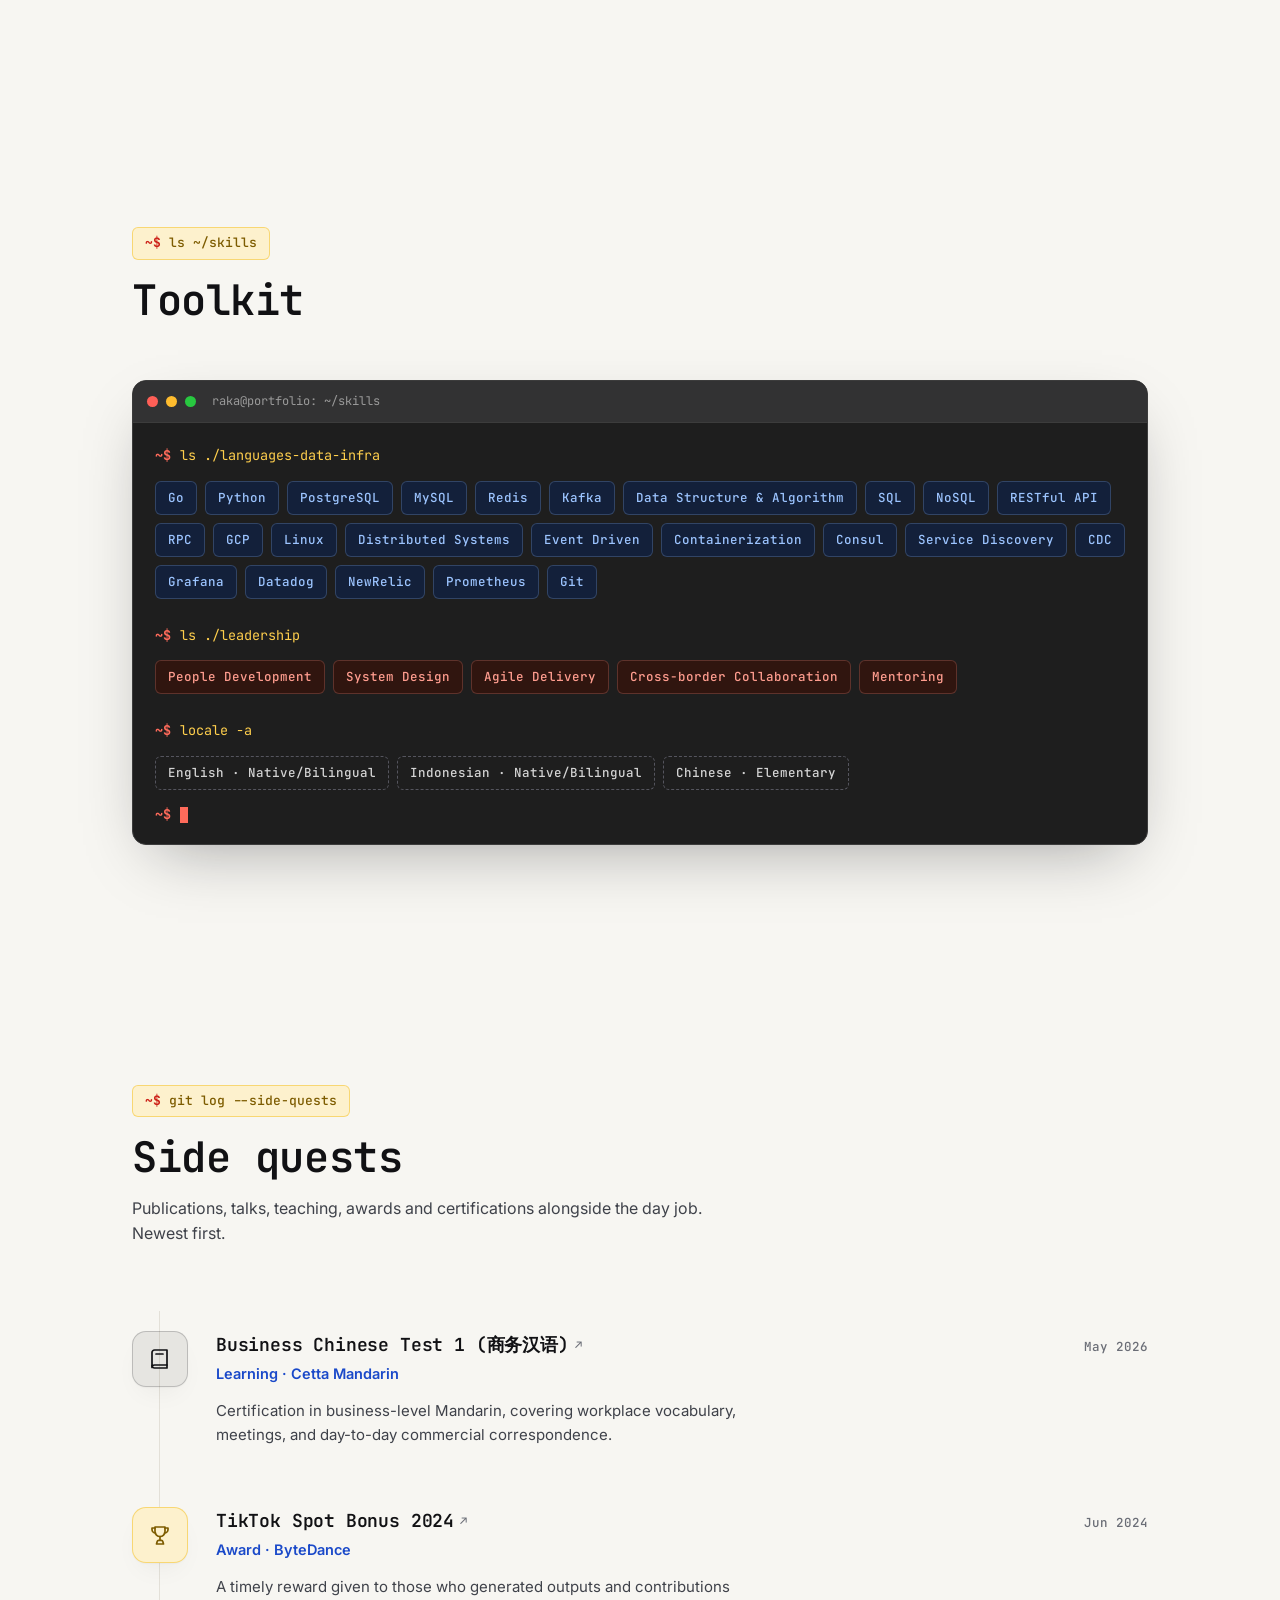
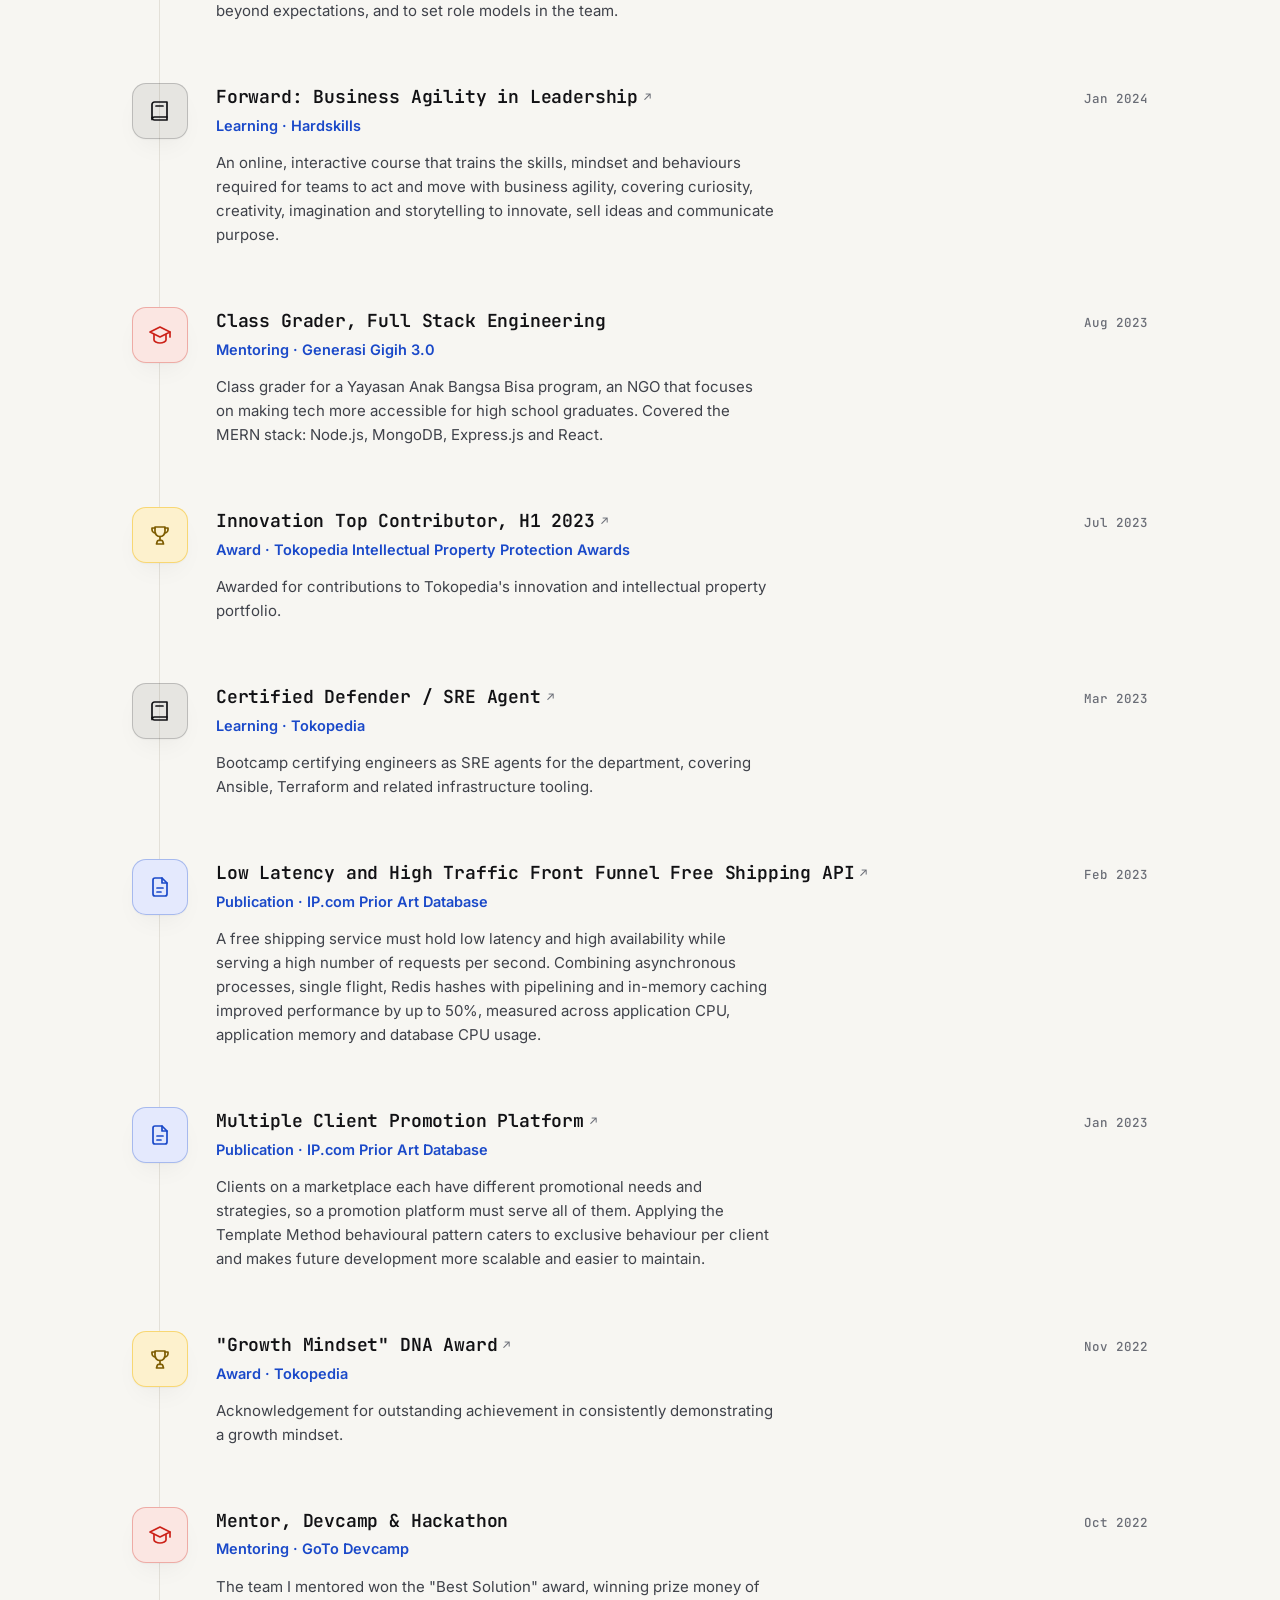
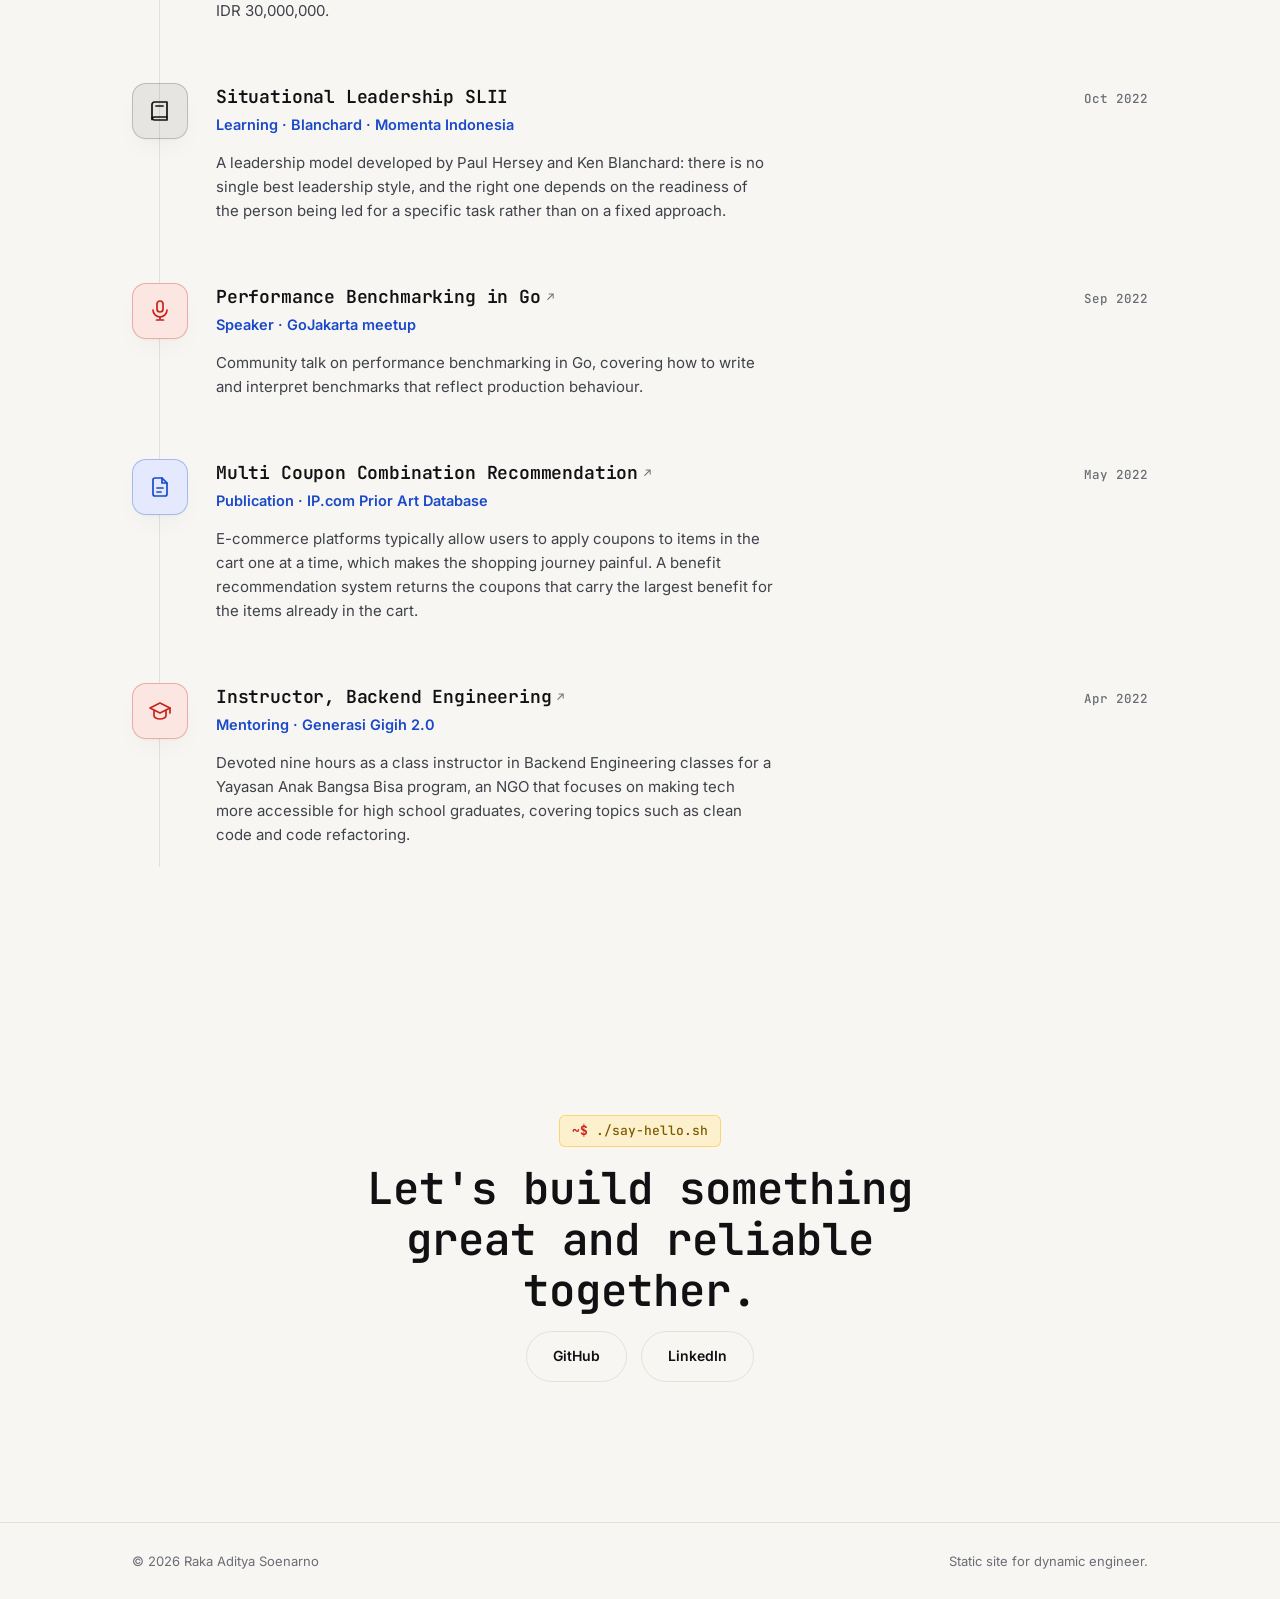
==== commit b8bb6045: "Personal site Static portfolio site for rakadityas.github.io: hero, career timeline, toolkit, side q" ====
--- a/index.html
+++ b/index.html
@@ -31,8 +31,8 @@
 <meta name="twitter:image" content="https://rakadityas.github.io/assets/img/profile.jpg">
 <meta name="twitter:image:alt" content="Portrait of Raka Aditya Soenarno">
 
-<meta name="theme-color" content="#f7f8f8" media="(prefers-color-scheme: light)">
-<meta name="theme-color" content="#1e1e1e" media="(prefers-color-scheme: dark)">
+<meta name="theme-color" content="#f7f6f2" media="(prefers-color-scheme: light)">
+<meta name="theme-color" content="#111114" media="(prefers-color-scheme: dark)">
 <link rel="icon" href="assets/img/favicon.svg" type="image/svg+xml">
 <link rel="apple-touch-icon" href="assets/img/profile.jpg">
 
@@ -65,14 +65,9 @@
       "image": "https://rakadityas.github.io/assets/img/profile.jpg",
       "jobTitle": "Lead Software Engineer",
       "description": "Backend engineer and technical leader specializing in high-scale distributed systems, scalable backend architecture, and large-scale e-commerce promotion platforms.",
-      "worksFor": {
-        "@type": "Organization",
-        "name": "TikTok",
-        "sameAs": "https://www.tiktok.com/",
-        "parentOrganization": { "@type": "Organization", "name": "ByteDance", "sameAs": "https://www.bytedance.com/" }
-      },
       "affiliation": [
         { "@type": "Organization", "name": "ByteDance", "sameAs": "https://www.bytedance.com/" },
+        { "@type": "Organization", "name": "TikTok", "sameAs": "https://www.tiktok.com/" },
         { "@type": "Organization", "name": "Tokopedia", "sameAs": "https://www.tokopedia.com/" },
         { "@type": "Organization", "name": "GoTo Tokopedia", "sameAs": "https://www.gotocompany.com/en/" },
         { "@type": "Organization", "name": "GoTo", "sameAs": "https://www.gotocompany.com/en/" }
@@ -147,7 +142,7 @@
       <a href="#about">About</a>
       <a href="#experience">Experience</a>
       <a href="#skills">Skills</a>
-      <a href="#recognition">Recognition</a>
+      <a href="#recognition">Side Quests</a>
       <a href="#contact">Contact</a>
     </nav>
     <div class="nav-actions">
@@ -243,10 +238,10 @@
       <div class="about-body reveal">
         <p>
           I'm a backend engineer and technical leader specializing in high-scale distributed
-          systems. Over the past seven years I've designed and owned resilient, low-latency
-          APIs and infrastructure for large e-commerce and promotional platforms — first at
-          Tokopedia (GoTo), and now at TikTok (ByteDance), where I currently lead a team of
-          engineers on Global E-Commerce Promotions.
+          systems. Over the past eight years I've designed and owned resilient, low-latency
+          APIs and infrastructure for large e-commerce and promotional platforms across
+          Tokopedia (GoTo) and ByteDance / TikTok — including leading a team of engineers
+          on Global E-Commerce Promotions.
         </p>
         <p>
           I care about system design that holds up under real traffic, architecture reviews that
@@ -272,10 +267,10 @@
           <div class="timeline-content">
             <div class="timeline-top">
               <h3>Lead Software Engineer</h3>
-              <span class="timeline-date">Jan 2025 – Present</span>
+              <span class="timeline-date">Jan 2025</span>
             </div>
             <p class="timeline-org">TikTok · Jakarta, Indonesia</p>
-            <p class="timeline-summary">Leading engineers on TikTok Shop's Global E-Commerce Promotions, owning high-throughput transactional systems and the automated risk monitoring behind them.</p>
+            <p class="timeline-summary">Led engineers on TikTok Shop's Global E-Commerce Promotions, owning high-throughput transactional systems and the automated risk monitoring behind them.</p>
           </div>
         </article>
 
@@ -420,47 +415,212 @@
     </div>
   </section>
 
-  <!-- RECOGNITION -->
+  <!-- SIDE QUESTS -->
   <section class="section recognition" id="recognition">
     <div class="section-inner">
       <div class="section-head reveal">
-        <span class="section-kicker"><span class="kicker-sym" aria-hidden="true">~$</span><span class="kicker-cmd">cat awards.log</span></span>
-        <h2>Awards, publications &amp; mentoring</h2>
-      </div>
-
-      <div class="recog-grid">
-
-        <div class="recog-col reveal">
-          <h3>Awards &amp; Certifications</h3>
-          <ul class="recog-list">
-            <li><a href="https://drive.google.com/file/d/1cveMul2L9PNkKo8vvNE9umAw7BUr4FBS/view?usp=sharing" target="_blank" rel="noopener"><strong>TikTok Spot Bonus 2024</strong></a><span>ByteDance · Jun 2024</span></li>
-            <li><a href="https://drive.google.com/file/d/1KoL11VgMPD6YnLy2Mr4isk33xiAp8s93/view" target="_blank" rel="noopener"><strong>Innovation Top Contributor H1 2023</strong></a><span>Tokopedia IP Protection Awards · Jul 2023</span></li>
-            <li><a href="https://drive.google.com/file/d/1ldvlqkJpcmP21sttpqTZuJ7hfmP3nafx/view" target="_blank" rel="noopener"><strong>"Growth Mindset" DNA Award</strong></a><span>Tokopedia · Nov 2022</span></li>
-            <li><a href="https://drive.google.com/file/d/1ufV-iQB5ESxHqWHbPsmKjRHuCuE8nBid/view" target="_blank" rel="noopener"><strong>Tokopedia Certified Defender / SRE Agent</strong></a><span>Tokopedia</span></li>
-            <li><a href="https://credential.net/dce878ec-ec73-445b-8ec5-98362bc1d83d" target="_blank" rel="noopener"><strong>Forward Business Agility in Leadership</strong></a><span>Hardskills · Jan 2024</span></li>
-            <li><strong>Certified Blanchard Situational Leadership SLII</strong><span>Momenta Indonesia · Oct 2022</span></li>
-            <li><a href="https://drive.google.com/file/d/1ojCNOMlBIiISA3DYfwRHMsqQy0t8rTJ1/view" target="_blank" rel="noopener"><strong>Business Chinese Test 1 (商务汉语)</strong></a><span>Certified</span></li>
-          </ul>
-        </div>
-
-        <div class="recog-col reveal">
-          <h3>Publications</h3>
-          <ul class="recog-list">
-            <li><a href="https://priorart.ip.com/IPCOM/000271759" target="_blank" rel="noopener"><strong>Low Latency and High Traffic Front Funnel Free Shipping API</strong></a><span>IP.com PAD · Feb 2023</span></li>
-            <li><a href="https://priorart.ip.com/IPCOM/000271559" target="_blank" rel="noopener"><strong>Multiple Client Promotion Platform</strong></a><span>IP.com PAD · Jan 2023</span></li>
-            <li><a href="https://priorart.ip.com/IPCOM/000269933" target="_blank" rel="noopener"><strong>Multi Coupon Combination Recommendation</strong></a><span>IP.com PAD · May 2022</span></li>
-          </ul>
-          <h3 class="recog-sub">Speaking</h3>
-          <ul class="recog-list">
-            <li><a href="https://drive.google.com/drive/folders/1sGQ34MtrzZZcjBdmcHGw6arGLul5xtmA" target="_blank" rel="noopener"><strong>Performance Benchmarking in Go</strong></a><span>GoJakarta · Sep 29, 2022</span></li>
-          </ul>
-          <h3 class="recog-sub">Mentoring &amp; Volunteering</h3>
-          <ul class="recog-list">
-            <li><strong>Class Grader, Full Stack Engineering</strong><span>Generasi Gigih 3.0 · Aug 2023</span></li>
-            <li><strong>Mentor for Hackathon</strong><span>GoTo Tokopedia Devcamp · Oct 2022 · Mentored team won "Best Solution"</span></li>
-            <li><strong>Instructor, Backend Engineering</strong><span>Generasi Gigih 2.0 · Apr 2022</span></li>
-          </ul>
-        </div>
+        <span class="section-kicker"><span class="kicker-sym" aria-hidden="true">~$</span><span class="kicker-cmd">git log --side-quests</span></span>
+        <h2>Side quests</h2>
+        <p class="section-sub">Publications, talks, teaching, awards and certifications alongside the day job. Newest first.</p>
+      </div>
+
+      <div class="timeline timeline-quests">
+
+        <article class="timeline-item reveal">
+          <div class="quest-badge quest-learn" aria-hidden="true">
+            <svg viewBox="0 0 24 24" fill="none" stroke="currentColor" stroke-width="1.7" stroke-linecap="round" stroke-linejoin="round"><path d="M4 5.5A2.5 2.5 0 0 1 6.5 3H19v15H6.5A2.5 2.5 0 0 0 4 20.5V5.5Z"/><path d="M19 18v3H6.5A2.5 2.5 0 0 1 4 18.5"/><path d="M8 7h7"/></svg>
+          </div>
+          <div class="timeline-content">
+            <div class="timeline-top">
+              <h3><a href="https://drive.google.com/file/d/1ojCNOMlBIiISA3DYfwRHMsqQy0t8rTJ1/view" target="_blank" rel="noopener">Business Chinese Test 1 (商务汉语)<span class="quest-ext" aria-hidden="true">↗</span></a></h3>
+              <span class="timeline-date">May 2026</span>
+            </div>
+            <p class="timeline-org">Learning · Cetta Mandarin</p>
+            <p class="timeline-summary">Certification in business-level Mandarin, covering workplace vocabulary, meetings, and day-to-day commercial correspondence.</p>
+          </div>
+        </article>
+
+        <article class="timeline-item reveal">
+          <div class="quest-badge quest-award" aria-hidden="true">
+            <svg viewBox="0 0 24 24" fill="none" stroke="currentColor" stroke-width="1.7" stroke-linecap="round" stroke-linejoin="round"><path d="M7 4h10v4.5a5 5 0 0 1-10 0V4Z"/><path d="M17 5h3v1.5a3.5 3.5 0 0 1-3.5 3.5M7 5H4v1.5A3.5 3.5 0 0 0 7.5 10"/><path d="M12 13.5V17M8.5 21h7l-.7-2.5a1.5 1.5 0 0 0-1.4-1.1h-2.8a1.5 1.5 0 0 0-1.4 1.1L8.5 21Z"/></svg>
+          </div>
+          <div class="timeline-content">
+            <div class="timeline-top">
+              <h3><a href="https://drive.google.com/file/d/1cveMul2L9PNkKo8vvNE9umAw7BUr4FBS/view?usp=sharing" target="_blank" rel="noopener">TikTok Spot Bonus 2024<span class="quest-ext" aria-hidden="true">↗</span></a></h3>
+              <span class="timeline-date">Jun 2024</span>
+            </div>
+            <p class="timeline-org">Award · ByteDance</p>
+            <p class="timeline-summary">A timely reward given to those who generated outputs and contributions beyond expectations, and to set role models in the team.</p>
+          </div>
+        </article>
+
+        <article class="timeline-item reveal">
+          <div class="quest-badge quest-learn" aria-hidden="true">
+            <svg viewBox="0 0 24 24" fill="none" stroke="currentColor" stroke-width="1.7" stroke-linecap="round" stroke-linejoin="round"><path d="M4 5.5A2.5 2.5 0 0 1 6.5 3H19v15H6.5A2.5 2.5 0 0 0 4 20.5V5.5Z"/><path d="M19 18v3H6.5A2.5 2.5 0 0 1 4 18.5"/><path d="M8 7h7"/></svg>
+          </div>
+          <div class="timeline-content">
+            <div class="timeline-top">
+              <h3><a href="https://credential.net/dce878ec-ec73-445b-8ec5-98362bc1d83d" target="_blank" rel="noopener">Forward: Business Agility in Leadership<span class="quest-ext" aria-hidden="true">↗</span></a></h3>
+              <span class="timeline-date">Jan 2024</span>
+            </div>
+            <p class="timeline-org">Learning · Hardskills</p>
+            <p class="timeline-summary">An online, interactive course that trains the skills, mindset and behaviours required for teams to act and move with business agility, covering curiosity, creativity, imagination and storytelling to innovate, sell ideas and communicate purpose.</p>
+          </div>
+        </article>
+
+        <article class="timeline-item reveal">
+          <div class="quest-badge" aria-hidden="true">
+            <svg viewBox="0 0 24 24" fill="none" stroke="currentColor" stroke-width="1.7" stroke-linecap="round" stroke-linejoin="round"><path d="M12 4 2 9l10 5 10-5-10-5Z"/><path d="M6 11.5V17c0 1.2 2.7 3 6 3s6-1.8 6-3v-5.5"/><path d="M22 9v5"/></svg>
+          </div>
+          <div class="timeline-content">
+            <div class="timeline-top">
+              <h3>Class Grader, Full Stack Engineering</h3>
+              <span class="timeline-date">Aug 2023</span>
+            </div>
+            <p class="timeline-org">Mentoring · Generasi Gigih 3.0</p>
+            <p class="timeline-summary">Class grader for a Yayasan Anak Bangsa Bisa program, an NGO that focuses on making tech more accessible for high school graduates. Covered the MERN stack: Node.js, MongoDB, Express.js and React.</p>
+          </div>
+        </article>
+
+        <article class="timeline-item reveal">
+          <div class="quest-badge quest-award" aria-hidden="true">
+            <svg viewBox="0 0 24 24" fill="none" stroke="currentColor" stroke-width="1.7" stroke-linecap="round" stroke-linejoin="round"><path d="M7 4h10v4.5a5 5 0 0 1-10 0V4Z"/><path d="M17 5h3v1.5a3.5 3.5 0 0 1-3.5 3.5M7 5H4v1.5A3.5 3.5 0 0 0 7.5 10"/><path d="M12 13.5V17M8.5 21h7l-.7-2.5a1.5 1.5 0 0 0-1.4-1.1h-2.8a1.5 1.5 0 0 0-1.4 1.1L8.5 21Z"/></svg>
+          </div>
+          <div class="timeline-content">
+            <div class="timeline-top">
+              <h3><a href="https://drive.google.com/file/d/1KoL11VgMPD6YnLy2Mr4isk33xiAp8s93/view" target="_blank" rel="noopener">Innovation Top Contributor, H1 2023<span class="quest-ext" aria-hidden="true">↗</span></a></h3>
+              <span class="timeline-date">Jul 2023</span>
+            </div>
+            <p class="timeline-org">Award · Tokopedia Intellectual Property Protection Awards</p>
+            <p class="timeline-summary">Awarded for contributions to Tokopedia's innovation and intellectual property portfolio.</p>
+          </div>
+        </article>
+
+        <article class="timeline-item reveal">
+          <div class="quest-badge quest-learn" aria-hidden="true">
+            <svg viewBox="0 0 24 24" fill="none" stroke="currentColor" stroke-width="1.7" stroke-linecap="round" stroke-linejoin="round"><path d="M4 5.5A2.5 2.5 0 0 1 6.5 3H19v15H6.5A2.5 2.5 0 0 0 4 20.5V5.5Z"/><path d="M19 18v3H6.5A2.5 2.5 0 0 1 4 18.5"/><path d="M8 7h7"/></svg>
+          </div>
+          <div class="timeline-content">
+            <div class="timeline-top">
+              <h3><a href="https://drive.google.com/file/d/1ufV-iQB5ESxHqWHbPsmKjRHuCuE8nBid/view" target="_blank" rel="noopener">Certified Defender / SRE Agent<span class="quest-ext" aria-hidden="true">↗</span></a></h3>
+              <span class="timeline-date">Mar 2023</span>
+            </div>
+            <p class="timeline-org">Learning · Tokopedia</p>
+            <p class="timeline-summary">Bootcamp certifying engineers as SRE agents for the department, covering Ansible, Terraform and related infrastructure tooling.</p>
+          </div>
+        </article>
+
+        <article class="timeline-item reveal">
+          <div class="quest-badge quest-paper" aria-hidden="true">
+            <svg viewBox="0 0 24 24" fill="none" stroke="currentColor" stroke-width="1.7" stroke-linecap="round" stroke-linejoin="round"><path d="M14 3H7a2 2 0 0 0-2 2v14a2 2 0 0 0 2 2h10a2 2 0 0 0 2-2V8l-5-5Z"/><path d="M14 3v5h5"/><path d="M9 13h6M9 17h4"/></svg>
+          </div>
+          <div class="timeline-content">
+            <div class="timeline-top">
+              <h3><a href="https://priorart.ip.com/IPCOM/000271759" target="_blank" rel="noopener">Low Latency and High Traffic Front Funnel Free Shipping API<span class="quest-ext" aria-hidden="true">↗</span></a></h3>
+              <span class="timeline-date">Feb 2023</span>
+            </div>
+            <p class="timeline-org">Publication · IP.com Prior Art Database</p>
+            <p class="timeline-summary">A free shipping service must hold low latency and high availability while serving a high number of requests per second. Combining asynchronous processes, single flight, Redis hashes with pipelining and in-memory caching improved performance by up to 50%, measured across application CPU, application memory and database CPU usage.</p>
+          </div>
+        </article>
+
+        <article class="timeline-item reveal">
+          <div class="quest-badge quest-paper" aria-hidden="true">
+            <svg viewBox="0 0 24 24" fill="none" stroke="currentColor" stroke-width="1.7" stroke-linecap="round" stroke-linejoin="round"><path d="M14 3H7a2 2 0 0 0-2 2v14a2 2 0 0 0 2 2h10a2 2 0 0 0 2-2V8l-5-5Z"/><path d="M14 3v5h5"/><path d="M9 13h6M9 17h4"/></svg>
+          </div>
+          <div class="timeline-content">
+            <div class="timeline-top">
+              <h3><a href="https://priorart.ip.com/IPCOM/000271559" target="_blank" rel="noopener">Multiple Client Promotion Platform<span class="quest-ext" aria-hidden="true">↗</span></a></h3>
+              <span class="timeline-date">Jan 2023</span>
+            </div>
+            <p class="timeline-org">Publication · IP.com Prior Art Database</p>
+            <p class="timeline-summary">Clients on a marketplace each have different promotional needs and strategies, so a promotion platform must serve all of them. Applying the Template Method behavioural pattern caters to exclusive behaviour per client and makes future development more scalable and easier to maintain.</p>
+          </div>
+        </article>
+
+        <article class="timeline-item reveal">
+          <div class="quest-badge quest-award" aria-hidden="true">
+            <svg viewBox="0 0 24 24" fill="none" stroke="currentColor" stroke-width="1.7" stroke-linecap="round" stroke-linejoin="round"><path d="M7 4h10v4.5a5 5 0 0 1-10 0V4Z"/><path d="M17 5h3v1.5a3.5 3.5 0 0 1-3.5 3.5M7 5H4v1.5A3.5 3.5 0 0 0 7.5 10"/><path d="M12 13.5V17M8.5 21h7l-.7-2.5a1.5 1.5 0 0 0-1.4-1.1h-2.8a1.5 1.5 0 0 0-1.4 1.1L8.5 21Z"/></svg>
+          </div>
+          <div class="timeline-content">
+            <div class="timeline-top">
+              <h3><a href="https://drive.google.com/file/d/1ldvlqkJpcmP21sttpqTZuJ7hfmP3nafx/view" target="_blank" rel="noopener">"Growth Mindset" DNA Award<span class="quest-ext" aria-hidden="true">↗</span></a></h3>
+              <span class="timeline-date">Nov 2022</span>
+            </div>
+            <p class="timeline-org">Award · Tokopedia</p>
+            <p class="timeline-summary">Acknowledgement for outstanding achievement in consistently demonstrating a growth mindset.</p>
+          </div>
+        </article>
+
+        <article class="timeline-item reveal">
+          <div class="quest-badge" aria-hidden="true">
+            <svg viewBox="0 0 24 24" fill="none" stroke="currentColor" stroke-width="1.7" stroke-linecap="round" stroke-linejoin="round"><path d="M12 4 2 9l10 5 10-5-10-5Z"/><path d="M6 11.5V17c0 1.2 2.7 3 6 3s6-1.8 6-3v-5.5"/><path d="M22 9v5"/></svg>
+          </div>
+          <div class="timeline-content">
+            <div class="timeline-top">
+              <h3>Mentor, Devcamp &amp; Hackathon</h3>
+              <span class="timeline-date">Oct 2022</span>
+            </div>
+            <p class="timeline-org">Mentoring · GoTo Devcamp</p>
+            <p class="timeline-summary">The team I mentored won the "Best Solution" award, winning prize money of IDR 30,000,000.</p>
+          </div>
+        </article>
+
+        <article class="timeline-item reveal">
+          <div class="quest-badge quest-learn" aria-hidden="true">
+            <svg viewBox="0 0 24 24" fill="none" stroke="currentColor" stroke-width="1.7" stroke-linecap="round" stroke-linejoin="round"><path d="M4 5.5A2.5 2.5 0 0 1 6.5 3H19v15H6.5A2.5 2.5 0 0 0 4 20.5V5.5Z"/><path d="M19 18v3H6.5A2.5 2.5 0 0 1 4 18.5"/><path d="M8 7h7"/></svg>
+          </div>
+          <div class="timeline-content">
+            <div class="timeline-top">
+              <h3>Situational Leadership SLII</h3>
+              <span class="timeline-date">Oct 2022</span>
+            </div>
+            <p class="timeline-org">Learning · Blanchard · Momenta Indonesia</p>
+            <p class="timeline-summary">A leadership model developed by Paul Hersey and Ken Blanchard: there is no single best leadership style, and the right one depends on the readiness of the person being led for a specific task rather than on a fixed approach.</p>
+          </div>
+        </article>
+
+        <article class="timeline-item reveal">
+          <div class="quest-badge" aria-hidden="true">
+            <svg viewBox="0 0 24 24" fill="none" stroke="currentColor" stroke-width="1.7" stroke-linecap="round" stroke-linejoin="round"><rect x="9" y="2" width="6" height="11" rx="3"/><path d="M5 11a7 7 0 0 0 14 0"/><path d="M12 18v3M8.5 21h7"/></svg>
+          </div>
+          <div class="timeline-content">
+            <div class="timeline-top">
+              <h3><a href="https://drive.google.com/file/d/1ybWjCanUouXJRn6bfowSffPam7wAYeM4/view?usp=sharing" target="_blank" rel="noopener">Performance Benchmarking in Go<span class="quest-ext" aria-hidden="true">↗</span></a></h3>
+              <span class="timeline-date">Sep 2022</span>
+            </div>
+            <p class="timeline-org">Speaker · GoJakarta meetup</p>
+            <p class="timeline-summary">Community talk on performance benchmarking in Go, covering how to write and interpret benchmarks that reflect production behaviour.</p>
+          </div>
+        </article>
+
+        <article class="timeline-item reveal">
+          <div class="quest-badge quest-paper" aria-hidden="true">
+            <svg viewBox="0 0 24 24" fill="none" stroke="currentColor" stroke-width="1.7" stroke-linecap="round" stroke-linejoin="round"><path d="M14 3H7a2 2 0 0 0-2 2v14a2 2 0 0 0 2 2h10a2 2 0 0 0 2-2V8l-5-5Z"/><path d="M14 3v5h5"/><path d="M9 13h6M9 17h4"/></svg>
+          </div>
+          <div class="timeline-content">
+            <div class="timeline-top">
+              <h3><a href="https://priorart.ip.com/IPCOM/000269933" target="_blank" rel="noopener">Multi Coupon Combination Recommendation<span class="quest-ext" aria-hidden="true">↗</span></a></h3>
+              <span class="timeline-date">May 2022</span>
+            </div>
+            <p class="timeline-org">Publication · IP.com Prior Art Database</p>
+            <p class="timeline-summary">E-commerce platforms typically allow users to apply coupons to items in the cart one at a time, which makes the shopping journey painful. A benefit recommendation system returns the coupons that carry the largest benefit for the items already in the cart.</p>
+          </div>
+        </article>
+
+        <article class="timeline-item reveal">
+          <div class="quest-badge" aria-hidden="true">
+            <svg viewBox="0 0 24 24" fill="none" stroke="currentColor" stroke-width="1.7" stroke-linecap="round" stroke-linejoin="round"><path d="M12 4 2 9l10 5 10-5-10-5Z"/><path d="M6 11.5V17c0 1.2 2.7 3 6 3s6-1.8 6-3v-5.5"/><path d="M22 9v5"/></svg>
+          </div>
+          <div class="timeline-content">
+            <div class="timeline-top">
+              <h3><a href="https://drive.google.com/file/d/1avmkLB6Ko2H7e5Gi6CmbyPc4HAxnFijc/view?usp=sharing" target="_blank" rel="noopener">Instructor, Backend Engineering<span class="quest-ext" aria-hidden="true">↗</span></a></h3>
+              <span class="timeline-date">Apr 2022</span>
+            </div>
+            <p class="timeline-org">Mentoring · Generasi Gigih 2.0</p>
+            <p class="timeline-summary">Devoted nine hours as a class instructor in Backend Engineering classes for a Yayasan Anak Bangsa Bisa program, an NGO that focuses on making tech more accessible for high school graduates, covering topics such as clean code and code refactoring.</p>
+          </div>
+        </article>
 
       </div>
     </div>
--- a/assets/css/style.css
+++ b/assets/css/style.css
@@ -7,17 +7,32 @@
   --font-display: 'JetBrains Mono', ui-monospace, Menlo, Consolas, monospace;
   --font-body: 'Inter', -apple-system, BlinkMacSystemFont, 'Segoe UI', sans-serif;
 
-  /* Page palette — VS Code Light+ */
-  --bg: #f6f7f8;
+  /* Page palette — Bauhaus primaries: red, yellow, blue and black on paper.
+     The roles hold in both themes: red = brand and anything actionable,
+     blue = metadata and secondary marks, yellow = section markers,
+     ink = everything you actually read. The four hues are redefined per
+     theme, so --accent and friends follow automatically. */
+  --bg: #f7f6f2;
   --bg-elevated: #ffffff;
-  --ink: #1f2328;
-  --ink-soft: #4a5058;
-  --ink-faint: #656c76;
-  --line: #e1e4e8;
-  --accent: #0d7a5f;
-  --accent-2: #0550ae;
-  --accent-soft: #d9f2e9;
-  --accent-ink: #0b5f4a;
+  --ink: #111114;
+  --ink-soft: #3f424a;
+  --ink-faint: #6a6d76;
+  --line: #e3e0d8;
+
+  --red: #cc2118;
+  --red-ink: #a01911;
+  --red-soft: #fbe6e2;
+  --blue: #1a49c9;
+  --blue-ink: #14379b;
+  --blue-soft: #e4e9fd;
+  --yellow: #f2b705;
+  --yellow-ink: #7d5c00;
+  --yellow-soft: #fdf1cd;
+
+  --accent: var(--red);
+  --accent-2: var(--blue);
+  --accent-soft: var(--red-soft);
+  --accent-ink: var(--red-ink);
 
   /* Terminal chrome — deliberately dark in both themes, like a real terminal */
   --term-bg: #1e1e1e;
@@ -25,36 +40,43 @@
   --term-border: #3c3c3c;
   --term-fg: #d4d4d4;
   --term-dim: #9a9a9a;
+  --term-red: #ff6b5b;
+  --term-yellow: #ffcf4d;
+  --term-blue: #7cb0ff;
+  /* Outside the brand palette on purpose: this chrome imitates a macOS
+     window, where green means "running". */
   --term-green: #4ade80;
-  --term-blue: #569cd6;
-  --term-teal: #4ec9b0;
-  --term-yellow: #dcdcaa;
-  --term-purple: #c586c0;
-  --term-comment: #7fa87a;
-  --term-tag-bg: #16302a;
-  --term-tag-ink: #7fdfc4;
-  --term-tag-alt-bg: #1b2a3a;
-  --term-tag-alt-ink: #9cd2f5;
+  --term-tag-bg: #13203a;
+  --term-tag-ink: #9cc4ff;
+  --term-tag-alt-bg: #30150f;
+  --term-tag-alt-ink: #ff9d8f;
 
   --radius-lg: 14px;
   --radius-md: 10px;
   --radius-sm: 6px;
   --shadow-soft: 0 1px 2px rgba(20,20,20,.04), 0 12px 32px -16px rgba(20,20,20,.14);
-  --shadow-lift: 0 24px 64px -24px rgba(20,30,28,.38);
+  --shadow-lift: 0 24px 64px -24px rgba(17,17,20,.38);
   --ease: cubic-bezier(.16,1,.3,1);
 }
 
 :root[data-theme="dark"] {
-  --bg: #16161a;
-  --bg-elevated: #1e1e22;
-  --ink: #e4e4e7;
-  --ink-soft: #b4b6bd;
-  --ink-faint: #8b8e97;
+  --bg: #111114;
+  --bg-elevated: #1a1a1e;
+  --ink: #f1f0ec;
+  --ink-soft: #b8b9c0;
+  --ink-faint: #8a8c94;
   --line: #2c2c33;
-  --accent: #4ec9b0;
-  --accent-2: #7cb7f0;
-  --accent-soft: #16302a;
-  --accent-ink: #7fdfc4;
+
+  /* Same four hues, lifted off the black ground. */
+  --red: #ff5f4d;
+  --red-ink: #ff9184;
+  --red-soft: #30150f;
+  --blue: #6ea8ff;
+  --blue-ink: #9cc4ff;
+  --blue-soft: #13203a;
+  --yellow: #ffce3a;
+  --yellow-ink: #ffdd77;
+  --yellow-soft: #322509;
   --term-bg: #0e0e10;
   --term-bar: #1c1c20;
   --term-border: #2c2c33;
@@ -64,16 +86,23 @@
 
 @media (prefers-color-scheme: dark) {
   :root:not([data-theme="light"]) {
-    --bg: #16161a;
-    --bg-elevated: #1e1e22;
-    --ink: #e4e4e7;
-    --ink-soft: #b4b6bd;
-    --ink-faint: #8b8e97;
+    --bg: #111114;
+    --bg-elevated: #1a1a1e;
+    --ink: #f1f0ec;
+    --ink-soft: #b8b9c0;
+    --ink-faint: #8a8c94;
     --line: #2c2c33;
-    --accent: #4ec9b0;
-    --accent-2: #7cb7f0;
-    --accent-soft: #16302a;
-    --accent-ink: #7fdfc4;
+
+    /* Same four hues, lifted off the black ground. */
+    --red: #ff5f4d;
+    --red-ink: #ff9184;
+    --red-soft: #30150f;
+    --blue: #6ea8ff;
+    --blue-ink: #9cc4ff;
+    --blue-soft: #13203a;
+    --yellow: #ffce3a;
+    --yellow-ink: #ffdd77;
+    --yellow-soft: #322509;
     --term-bg: #0e0e10;
     --term-bar: #1c1c20;
     --term-border: #2c2c33;
@@ -154,11 +183,11 @@
   margin-bottom: 16px;
   padding: 5px 12px;
   border-radius: var(--radius-sm);
-  background: var(--accent-soft);
-  border: 1px solid color-mix(in srgb, var(--accent) 24%, transparent);
-}
-.kicker-sym { color: var(--accent); font-weight: 700; }
-.kicker-cmd { color: var(--accent-ink); }
+  background: var(--yellow-soft);
+  border: 1px solid color-mix(in srgb, var(--yellow) 45%, transparent);
+}
+.kicker-sym { color: var(--red); font-weight: 700; }
+.kicker-cmd { color: var(--yellow-ink); }
 .section-head h2 {
   font-family: var(--font-display);
   font-weight: 600;
@@ -166,6 +195,12 @@
   margin: 0;
   letter-spacing: -.01em;
   line-height: 1.15;
+}
+.section-sub {
+  margin: 14px 0 0;
+  max-width: 58ch;
+  font-size: 16px;
+  color: var(--ink-soft);
 }
 
 /* ---------- Nav ---------- */
@@ -296,11 +331,11 @@
 }
 .btn:hover { transform: translateY(-2px); }
 .btn-primary { background: var(--ink); color: var(--bg); }
-:root[data-theme="dark"] .btn-primary { background: var(--accent); color: #06231b; }
+:root[data-theme="dark"] .btn-primary { background: var(--red); color: #111114; }
 .btn-primary:hover { background: var(--accent); color: #fff; }
 :root[data-theme="dark"] .btn-primary:hover { background: var(--ink); color: var(--bg); }
 @media (prefers-color-scheme: dark) {
-  :root:not([data-theme="light"]) .btn-primary { background: var(--accent); color: #06231b; }
+  :root:not([data-theme="light"]) .btn-primary { background: var(--red); color: #111114; }
   :root:not([data-theme="light"]) .btn-primary:hover { background: var(--ink); color: var(--bg); }
 }
 
@@ -484,7 +519,7 @@
 }
 .timeline-org {
   font-size: 14.5px;
-  color: var(--accent);
+  color: var(--accent-2);
   font-weight: 600;
   margin: 0 0 14px;
 }
@@ -513,34 +548,49 @@
 }
 
 
-/* ---------- Recognition ---------- */
-.recog-grid {
-  display: grid;
-  grid-template-columns: 1fr 1fr;
-  gap: 56px;
-}
-.recog-col h3 {
-  font-size: 14px;
-  font-weight: 600;
-  text-transform: uppercase;
-  letter-spacing: .04em;
+/* ---------- Side quests (recognition timeline) ---------- */
+/* Same timeline skeleton as the career section; the 56px column holds a
+   kind icon instead of a company logo, so the rail lines up between both. */
+.quest-badge {
+  width: 56px; height: 56px;
+  border-radius: 14px;
+  /* One hue per kind of side quest — red for people-facing work, blue for
+     written work, yellow for recognition, ink for what I went and learned. */
+  background: var(--red-soft);
+  border: 1px solid color-mix(in srgb, var(--red) 30%, transparent);
+  color: var(--red);
+  display: flex; align-items: center; justify-content: center;
+  z-index: 1;
+  box-shadow: var(--shadow-soft);
+}
+.quest-badge svg { width: 24px; height: 24px; }
+.quest-badge.quest-paper {
+  background: var(--blue-soft);
+  border-color: color-mix(in srgb, var(--blue) 30%, transparent);
+  color: var(--blue);
+}
+.quest-badge.quest-award {
+  background: var(--yellow-soft);
+  border-color: color-mix(in srgb, var(--yellow) 45%, transparent);
+  color: var(--yellow-ink);
+}
+.quest-badge.quest-learn {
+  background: color-mix(in srgb, var(--ink) 7%, transparent);
+  border-color: color-mix(in srgb, var(--ink) 20%, transparent);
+  color: var(--ink);
+}
+
+.timeline-quests .timeline-content h3 a {
+  transition: color .2s var(--ease);
+}
+.timeline-quests .timeline-content h3 a:hover { color: var(--accent); }
+.quest-ext {
+  font-size: 12px;
+  margin-left: 6px;
   color: var(--ink-faint);
-  margin: 0 0 18px;
-}
-.recog-col h3.recog-sub { margin-top: 56px; }
-.recog-list { display: flex; flex-direction: column; gap: 16px; margin-bottom: 4px; }
-.recog-list li {
-  display: flex;
-  flex-direction: column;
-  gap: 3px;
-  padding-bottom: 16px;
-  border-bottom: 1px solid var(--line);
-}
-.recog-list li:last-child { border-bottom: none; padding-bottom: 0; }
-.recog-list strong { font-size: 15px; font-weight: 600; }
-.recog-list span { font-size: 13.5px; color: var(--ink-faint); }
-.recog-list a { transition: color .2s var(--ease); }
-.recog-list a:hover strong { color: var(--accent); }
+  vertical-align: 2px;
+}
+.timeline-quests .timeline-content h3 a:hover .quest-ext { color: var(--accent); }
 
 /* ---------- Contact ---------- */
 .contact { padding-bottom: 140px; }
@@ -615,8 +665,6 @@
 
   .about-grid { grid-template-columns: 1fr; gap: 32px; }
 
-    .recog-grid { grid-template-columns: 1fr; gap: 40px; }
-
   .section { padding: 80px 0; }
   .section-inner { padding: 0 22px; }
 
@@ -710,16 +758,16 @@
   min-height: 48px;
   box-shadow: var(--shadow-soft);
 }
-.typer-sym   { color: var(--term-green); font-weight: 700; }
+.typer-sym   { color: var(--term-red); font-weight: 700; }
 .typer-cmd   { color: var(--term-yellow); }
 .typer-arrow { color: var(--term-dim); }
-.typer-out   { color: var(--term-teal); }
+.typer-out   { color: var(--term-blue); }
 
 .typer-caret {
   display: inline-block;
   width: 8px;
   height: 16px;
-  background: var(--term-green);
+  background: var(--term-red);
   vertical-align: text-bottom;
   animation: blink 1.1s steps(1) infinite;
 }
@@ -747,7 +795,7 @@
   font-size: 13.5px;
   margin: 0 0 14px;
 }
-.term-sym { color: var(--term-green); font-weight: 700; }
+.term-sym { color: var(--term-red); font-weight: 700; }
 .term-cmd { color: var(--term-yellow); }
 .term-idle { margin: 0; }
 
@@ -803,8 +851,9 @@
   .editor-bar, .editor-status, .term-idle { display: none; }
   .term-cmd, .term-sym, .typer-sym, .typer-cmd { color: #000; }
   .tag, .tag-alt, .tag-outline { background: #f2f2f2; color: #000; border-color: #bbb; }
+  .quest-badge { background: #f2f2f2; color: #000; border-color: #bbb; box-shadow: none; }
   .section { padding: 18px 0; break-inside: avoid; }
   .hero { padding: 0 0 18px; }
-  .timeline-item, .recog-list li,   .section-inner, .hero, .footer-inner, .logo-strip-inner { max-width: 100%; padding-left: 0; padding-right: 0; }
+  .timeline-item, .section-inner, .hero, .footer-inner, .logo-strip-inner { max-width: 100%; padding-left: 0; padding-right: 0; }
   a[href^="http"]::after { content: " (" attr(href) ")"; font-size: 9pt; color: #555; word-break: break-all; }
 }
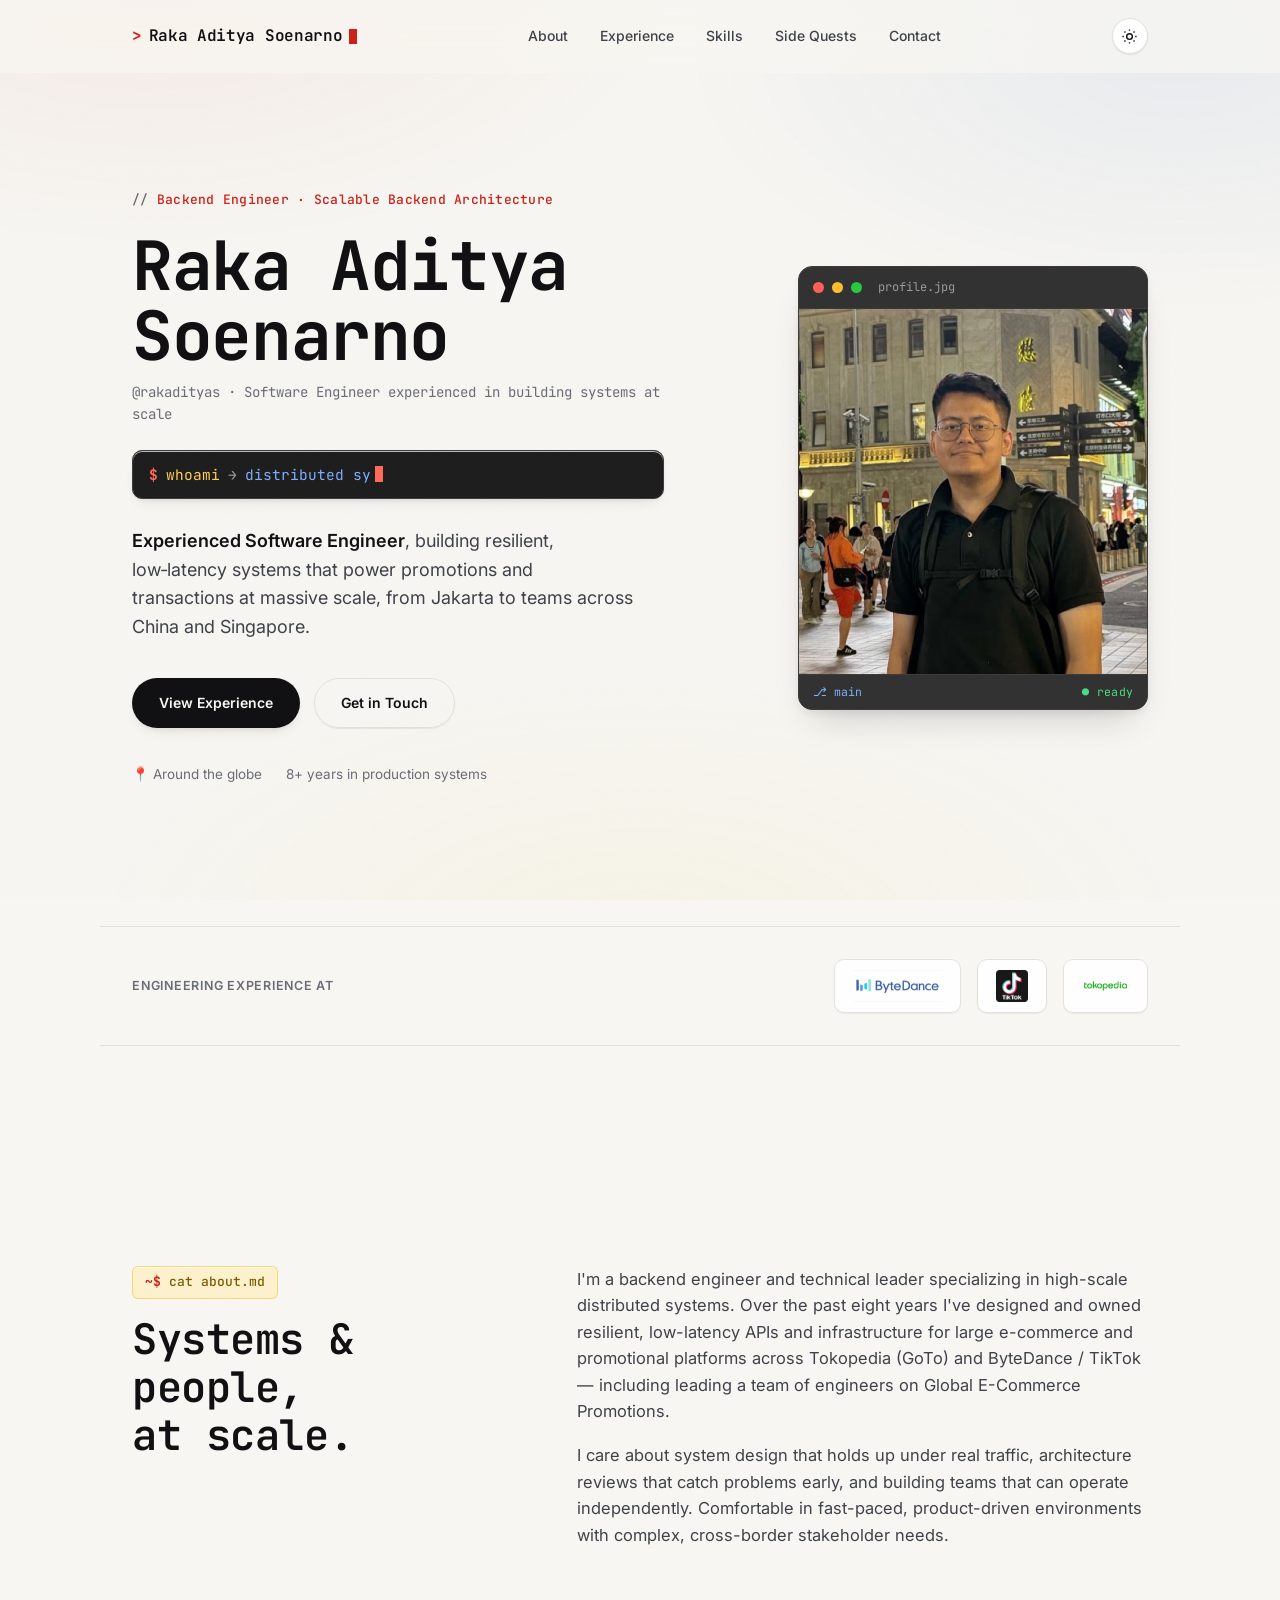
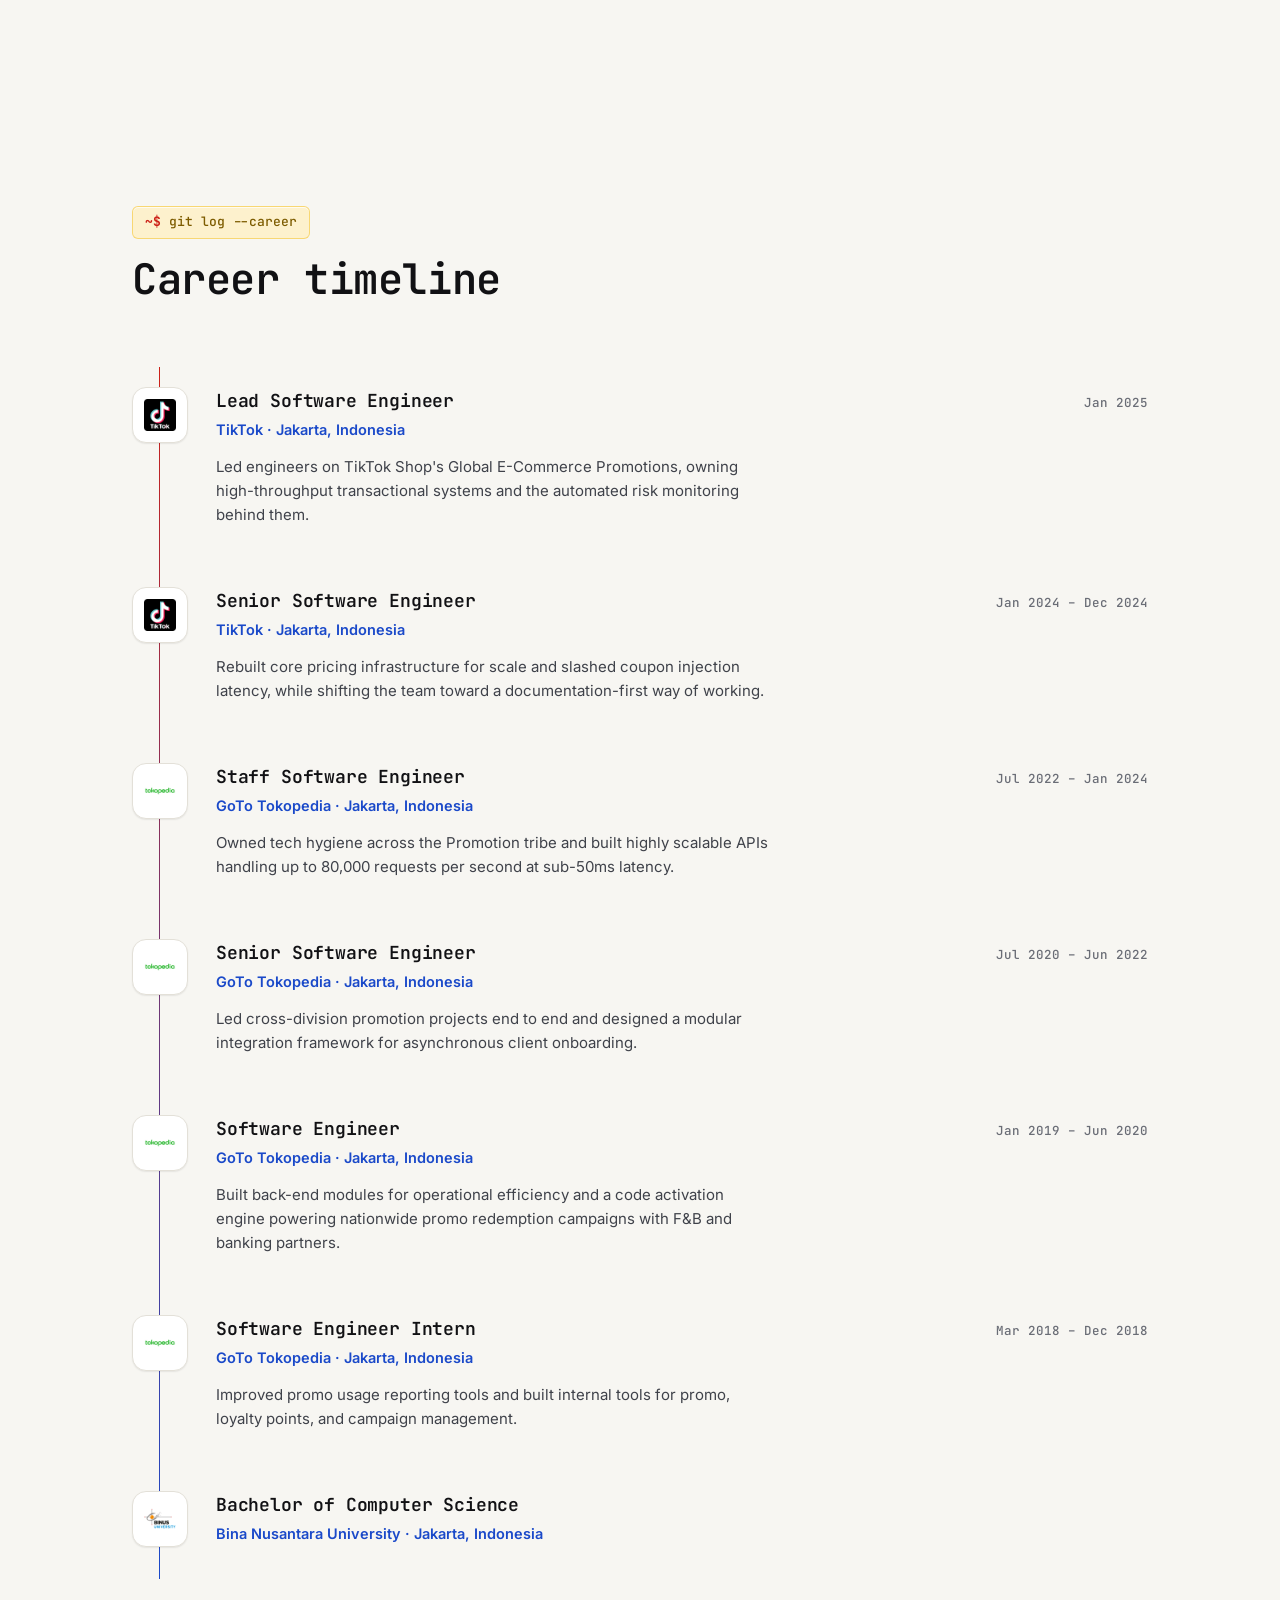
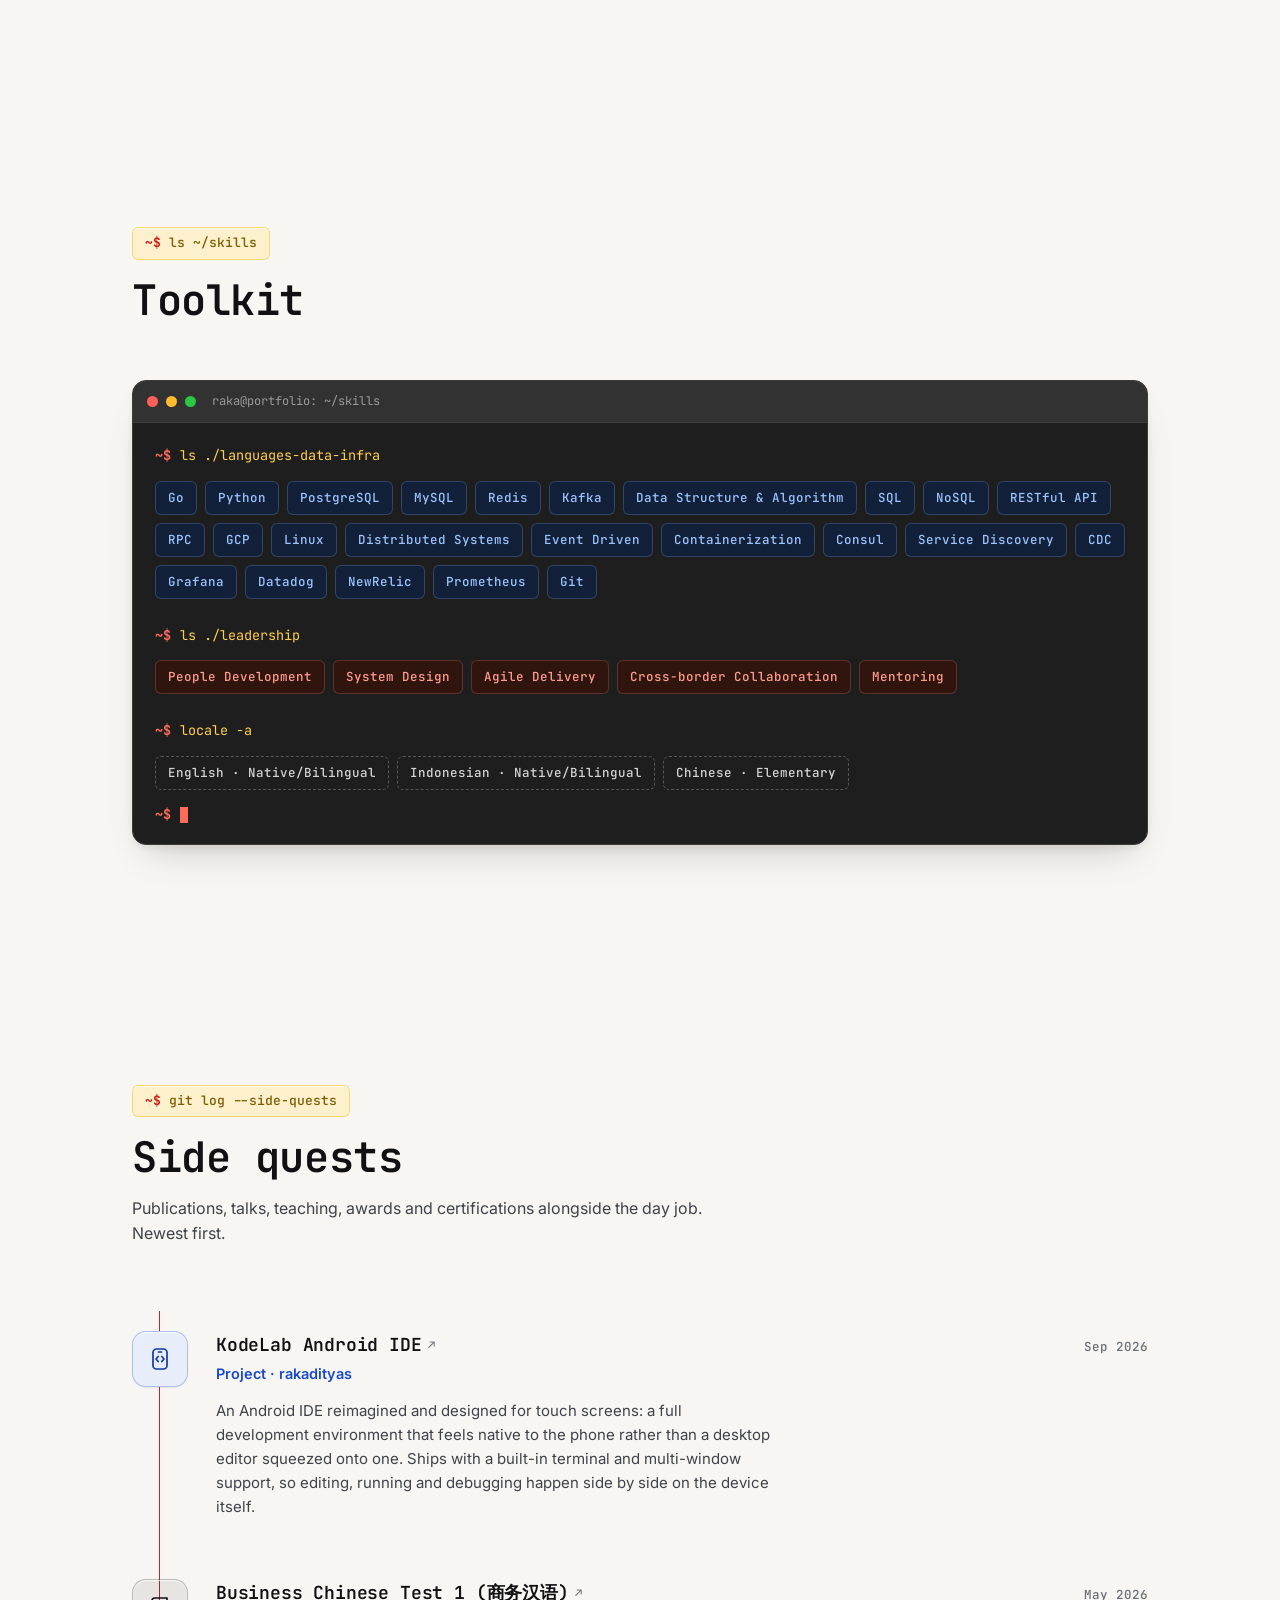
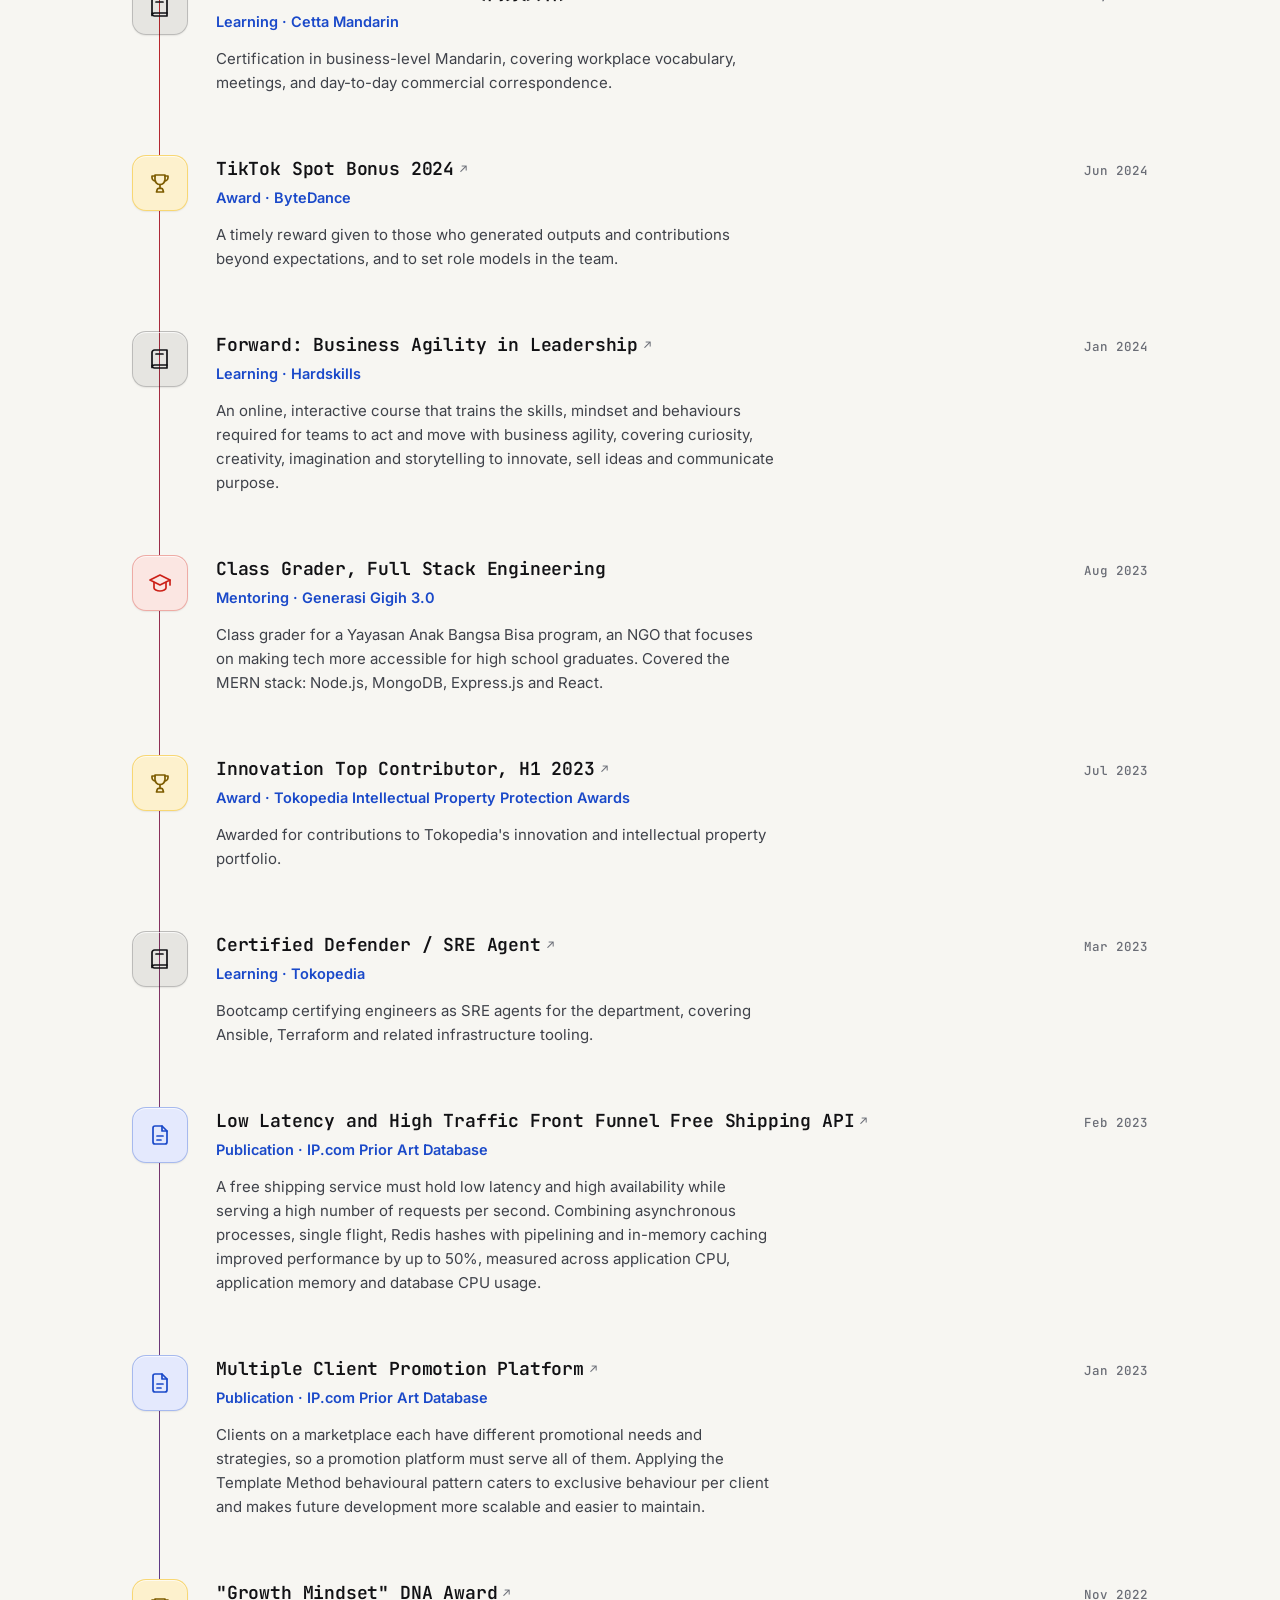
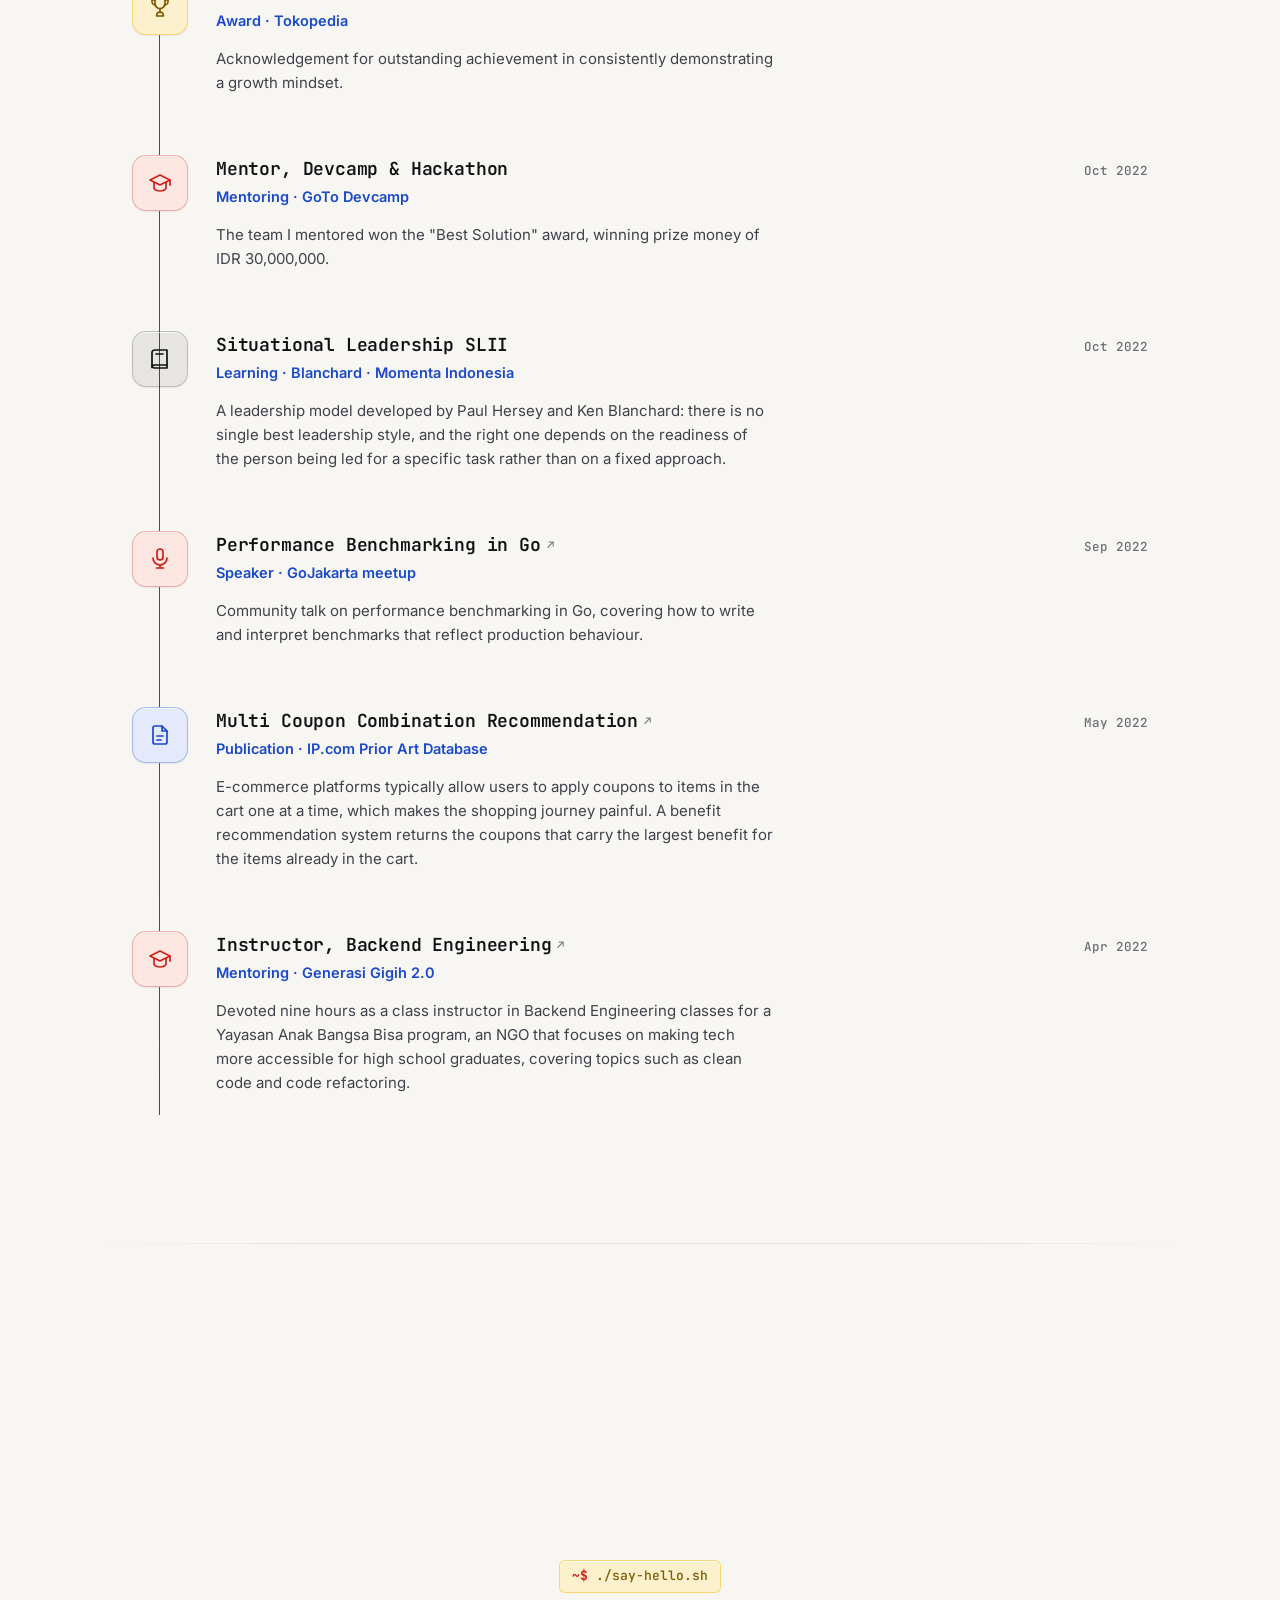
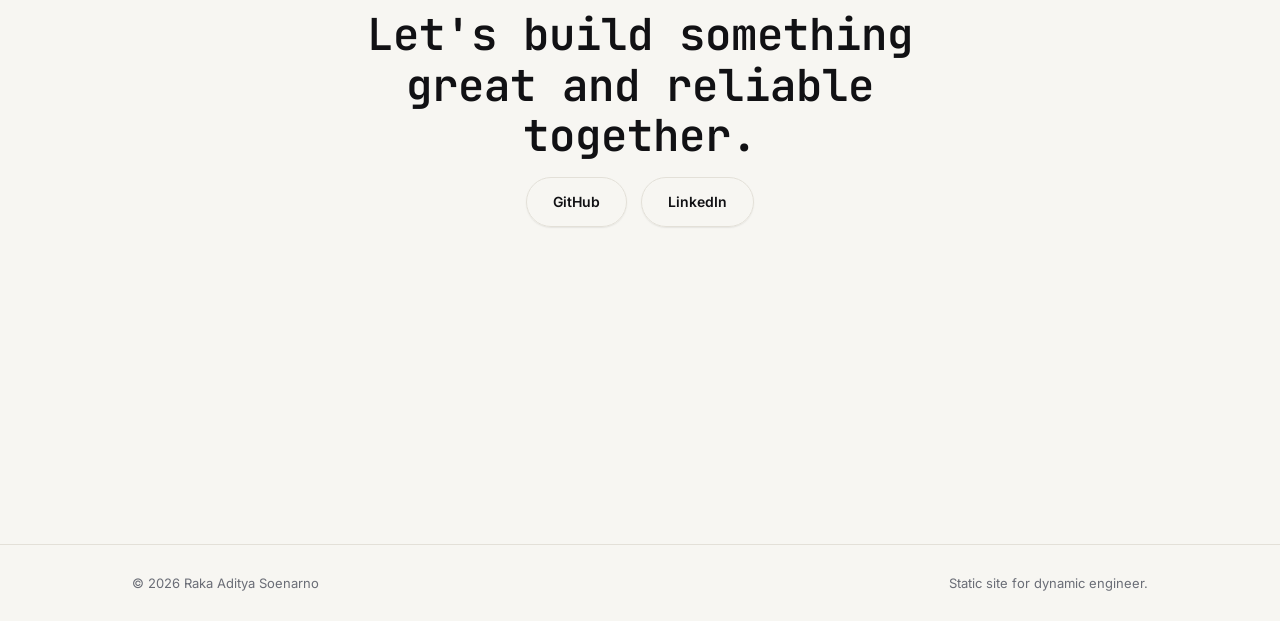
==== commit 38c6eefb: "Add KodeLab side quest; refine material, depth and motion Side quests gains KodeLab Android IDE (Sep" ====
--- a/index.html
+++ b/index.html
@@ -427,6 +427,20 @@
       <div class="timeline timeline-quests">
 
         <article class="timeline-item reveal">
+          <div class="quest-badge quest-build" aria-hidden="true">
+            <svg viewBox="0 0 24 24" fill="none" stroke="currentColor" stroke-width="1.7" stroke-linecap="round" stroke-linejoin="round"><rect x="5" y="2" width="14" height="20" rx="3.5"/><path d="M10.2 9.5 8 12l2.2 2.5M13.8 9.5 16 12l-2.2 2.5"/><path d="M10.5 5h3"/></svg>
+          </div>
+          <div class="timeline-content">
+            <div class="timeline-top">
+              <h3><a href="https://github.com/rakadityas/kodelab-android-ide/releases" target="_blank" rel="noopener">KodeLab Android IDE<span class="quest-ext" aria-hidden="true">↗</span></a></h3>
+              <span class="timeline-date">Sep 2026</span>
+            </div>
+            <p class="timeline-org">Project · rakadityas</p>
+            <p class="timeline-summary">An Android IDE reimagined and designed for touch screens: a full development environment that feels native to the phone rather than a desktop editor squeezed onto one. Ships with a built-in terminal and multi-window support, so editing, running and debugging happen side by side on the device itself.</p>
+          </div>
+        </article>
+
+        <article class="timeline-item reveal">
           <div class="quest-badge quest-learn" aria-hidden="true">
             <svg viewBox="0 0 24 24" fill="none" stroke="currentColor" stroke-width="1.7" stroke-linecap="round" stroke-linejoin="round"><path d="M4 5.5A2.5 2.5 0 0 1 6.5 3H19v15H6.5A2.5 2.5 0 0 0 4 20.5V5.5Z"/><path d="M19 18v3H6.5A2.5 2.5 0 0 1 4 18.5"/><path d="M8 7h7"/></svg>
           </div>
@@ -625,6 +639,9 @@
       </div>
     </div>
   </section>
+
+  <!-- A beat of quiet between the side quests and the sign-off. -->
+  <div class="section-rule" aria-hidden="true"></div>
 
   <!-- CONTACT -->
   <section class="section contact" id="contact">
--- a/assets/css/style.css
+++ b/assets/css/style.css
@@ -840,9 +840,273 @@
   .tag:hover { transform: none; }
 }
 
+/* =========================================================
+   Material, depth & motion
+   ---------------------------------------------------------
+   The rules below are presentation only. Two constraints
+   shape all of them:
+
+   · Restraint. Depth comes from light — a hairline at the
+     top edge, a soft shadow below — not from colour. Motion
+     is short, single-direction and never overshoots.
+   · Cost. Only opacity and transform are animated, so the
+     compositor handles every frame. The one blurred surface
+     on the page is the nav; the background wash is a static
+     gradient, painted once.
+   ========================================================= */
+
+:root {
+  /* A decelerating curve with no bounce: things arrive and stop. */
+  --ease-out: cubic-bezier(.32,.72,0,1);
+  --ease-soft: cubic-bezier(.4,0,.2,1);
+
+  /* Elevation: a bright top edge, then shadow that widens with height. */
+  --edge: inset 0 1px 0 rgba(255,255,255,.7);
+  --e1: 0 1px 2px rgba(17,17,20,.05), 0 1px 1px rgba(17,17,20,.03);
+  --e2: 0 2px 4px rgba(17,17,20,.05), 0 8px 16px -8px rgba(17,17,20,.12);
+  --e3: 0 4px 8px rgba(17,17,20,.06), 0 20px 36px -16px rgba(17,17,20,.2);
+}
+
+:root[data-theme="dark"] {
+  --edge: inset 0 1px 0 rgba(255,255,255,.08);
+  --e1: 0 1px 2px rgba(0,0,0,.4);
+  --e2: 0 2px 6px rgba(0,0,0,.45), 0 10px 20px -10px rgba(0,0,0,.6);
+  --e3: 0 4px 10px rgba(0,0,0,.5), 0 24px 44px -20px rgba(0,0,0,.75);
+}
+@media (prefers-color-scheme: dark) {
+  :root:not([data-theme="light"]) {
+    --edge: inset 0 1px 0 rgba(255,255,255,.08);
+    --e1: 0 1px 2px rgba(0,0,0,.4);
+    --e2: 0 2px 6px rgba(0,0,0,.45), 0 10px 20px -10px rgba(0,0,0,.6);
+    --e3: 0 4px 10px rgba(0,0,0,.5), 0 24px 44px -20px rgba(0,0,0,.75);
+  }
+}
+
+/* ---------- Ground ----------
+   Two very faint washes in the page's own hues, fixed and static. It reads as
+   a tinted sheet of paper rather than a gradient; nothing animates, so this
+   costs one paint for the life of the page. */
+body::before {
+  content: "";
+  position: fixed;
+  inset: 0;
+  z-index: 0;
+  pointer-events: none;
+  background:
+    radial-gradient(58% 44% at 12% -4%,  color-mix(in srgb, var(--red) 6%, transparent), transparent 72%),
+    radial-gradient(54% 40% at 92% 6%,   color-mix(in srgb, var(--blue) 6%, transparent), transparent 72%),
+    radial-gradient(60% 40% at 50% 104%, color-mix(in srgb, var(--yellow) 5%, transparent), transparent 72%);
+}
+:root[data-theme="dark"] body::before { opacity: .55; }
+@media (prefers-color-scheme: dark) {
+  :root:not([data-theme="light"]) body::before { opacity: .55; }
+}
+/* Lift the content off the background wash. The nav is deliberately not in
+   this list: it is position: fixed with its own z-index, and naming it here
+   would override that and un-pin it from the top of the window. */
+main, .footer { position: relative; z-index: 2; }
+
+/* ---------- Nav: the one translucent surface ---------- */
+.nav {
+  background: color-mix(in srgb, var(--bg) 72%, transparent);
+  -webkit-backdrop-filter: saturate(180%) blur(20px);
+  backdrop-filter: saturate(180%) blur(20px);
+  transition: border-color .4s var(--ease-soft), background .4s var(--ease-soft);
+}
+.nav.scrolled { background: color-mix(in srgb, var(--bg) 86%, transparent); }
+.nav-links a::after { transition: width .4s var(--ease-out); }
+
+/* ---------- Surfaces ----------
+   Panels sit on the page with a lit edge and a shadow. No blur, no tint:
+   the material is the paper itself, lifted. */
+.editor-window,
+.terminal-window { box-shadow: var(--edge), var(--e3); }
+.hero-typer { box-shadow: var(--edge), var(--e2); }
+.timeline-logo,
+.quest-badge  { box-shadow: var(--edge), var(--e1); }
+.section-kicker { box-shadow: var(--edge); }
+
+/* ---------- Buttons ----------
+   A short travel and a shadow that grows with it, so the press reads as the
+   button coming toward you and going back down again. */
+.btn {
+  transition:
+    transform .32s var(--ease-out),
+    box-shadow .32s var(--ease-out),
+    background .25s var(--ease-soft),
+    border-color .25s var(--ease-soft),
+    color .25s var(--ease-soft);
+}
+.btn:hover { transform: translateY(-1px); }
+.btn:active { transform: translateY(0) scale(.98); transition-duration: .12s; }
+.btn-primary { box-shadow: var(--e2); }
+.btn-primary:hover { box-shadow: var(--e3); }
+.btn-outline { box-shadow: var(--e1); }
+.btn-outline:hover { box-shadow: var(--e2); }
+
+.theme-toggle {
+  box-shadow: var(--e1);
+  transition: transform .32s var(--ease-out), box-shadow .32s var(--ease-out), border-color .25s;
+}
+.theme-toggle:hover { transform: translateY(-1px); box-shadow: var(--e2); }
+.theme-toggle:active { transform: scale(.94); transition-duration: .12s; }
+.theme-toggle svg { transition: transform .5s var(--ease-out); }
+.theme-toggle:hover svg { transform: rotate(30deg); }
+
+/* ---------- Timeline rows ----------
+   Hovering a row raises a plain, opaque panel behind it. Only its opacity
+   changes, so the hover is a compositor job rather than a repaint. */
+.timeline-item::before {
+  content: "";
+  position: absolute;
+  inset: 4px -20px;
+  border-radius: 16px;
+  z-index: 0;
+  opacity: 0;
+  pointer-events: none;
+  background: var(--bg-elevated);
+  box-shadow: var(--edge), var(--e2);
+  transition: opacity .35s var(--ease-soft);
+  will-change: opacity;
+}
+.timeline-item:hover::before { opacity: 1; }
+.timeline-content { position: relative; z-index: 1; min-width: 0; }
+
+/* The small rewards for hovering: the plate lifts a little, the date steps
+   out of grey, the external-link arrow leans in the direction it points. */
+.timeline-logo,
+.quest-badge {
+  transition: transform .4s var(--ease-out), box-shadow .4s var(--ease-out);
+}
+.timeline-item:hover .timeline-logo,
+.timeline-item:hover .quest-badge { transform: translateY(-2px); box-shadow: var(--edge), var(--e2); }
+
+.timeline-date { transition: color .3s var(--ease-soft); }
+.timeline-item:hover .timeline-date { color: var(--ink-soft); }
+
+.quest-ext {
+  display: inline-block;
+  transition: transform .35s var(--ease-out), color .25s var(--ease-soft);
+}
+.timeline-quests .timeline-content h3 a:hover .quest-ext { transform: translate(2px, -2px); }
+
+/* The rail fills in as the section scrolls past. Progressive enhancement:
+   where scroll-linked animation isn't supported the line is simply static,
+   and it never runs on the main thread where it is. */
+/* Both rails are drawn by pseudo-elements of .timeline, and ::after is its
+   last child — without an explicit order it would paint over the icon plates
+   that sit on the line. Making .timeline a stacking context and numbering the
+   two layers keeps the rail behind the rows for good. */
+.timeline { z-index: 0; }
+.timeline::before { z-index: 0; }
+.timeline-item { z-index: 1; }
+
+@supports (animation-timeline: view()) {
+  @media (prefers-reduced-motion: no-preference) {
+    .timeline::before { background: var(--line); }
+    .timeline::after {
+      content: "";
+      position: absolute;
+      left: 27px;
+      top: 8px;
+      width: 1px;
+      height: calc(100% - 16px);
+      z-index: 0;
+      transform-origin: top;
+      background: linear-gradient(to bottom, var(--accent), var(--accent-2));
+      animation: rail-fill linear both;
+      animation-timeline: view();
+      animation-range: entry 90% exit 10%;
+    }
+    @keyframes rail-fill { from { transform: scaleY(0); } to { transform: scaleY(1); } }
+  }
+}
+
+/* ---------- Project badge ----------
+   Side quests are colour-coded by kind; a shipped project gets its own. */
+.quest-badge.quest-build {
+  background: color-mix(in srgb, var(--blue) 10%, var(--bg-elevated));
+  border-color: color-mix(in srgb, var(--blue) 28%, transparent);
+  color: var(--blue-ink);
+}
+
+/* ---------- Logo strip ---------- */
+.logo-strip-items img {
+  box-shadow: var(--e1);
+  transition: transform .4s var(--ease-out), opacity .3s var(--ease-soft),
+              box-shadow .4s var(--ease-out), border-color .3s;
+}
+.logo-strip-items img:hover { transform: translateY(-3px); box-shadow: var(--e2); }
+
+/* ---------- Hero ---------- */
+.hero-photo-wrap { overflow: hidden; }
+.hero-photo { transition: transform .9s var(--ease-out); }
+.hero-figure:hover .hero-photo { transform: scale(1.03); }
+.status-ok { color: var(--term-green); letter-spacing: .02em; }
+
+/* ---------- Tags ---------- */
+.tag { transition: transform .3s var(--ease-out), border-color .25s var(--ease-soft); }
+.tag:hover { transform: translateY(-1px); }
+
+/* ---------- The beat before the sign-off ----------
+   A hairline that fades out at both ends: a pause, not a divider. */
+.section-rule {
+  max-width: 1080px;
+  margin: 0 auto;
+  height: 1px;
+  background: linear-gradient(90deg, transparent, var(--line) 22%, var(--line) 78%, transparent);
+}
+
+/* Past the rule the side quests are finished, so the sign-off is given the
+   rest of the screen and centred in it — nothing else competes for attention.
+   svh rather than vh: on mobile the viewport shrinks as the browser chrome
+   retracts, and vh would leave the footer poking into the first paint. */
+.contact {
+  min-height: 100svh;
+  display: flex;
+  align-items: center;
+  justify-content: center;
+  padding-top: 15vh;
+  padding-bottom: 15vh;
+}
+.contact-inner { width: 100%; }
+
+/* ---------- Reveal ----------
+   A short lift and a fade. Two composited properties, one direction, and a
+   stagger small enough to read as a single movement down the page. */
+.reveal {
+  opacity: 0;
+  transform: translate3d(0, 16px, 0);
+  transition:
+    opacity .6s var(--ease-out),
+    transform .6s var(--ease-out);
+  transition-delay: calc(var(--i, 0) * 45ms);
+}
+.reveal.in-view { opacity: 1; transform: none; }
+
+@media (prefers-reduced-motion: reduce) {
+  .reveal { opacity: 1; transform: none; transition: none; }
+  .btn:hover, .theme-toggle:hover, .tag:hover, .logo-strip-items img:hover,
+  .timeline-item:hover .timeline-logo, .timeline-item:hover .quest-badge,
+  .hero-figure:hover .hero-photo { transform: none; }
+}
+
+@media (max-width: 860px) {
+  .timeline-item::before { inset: 4px -14px; }
+  .contact { padding-top: 12vh; padding-bottom: 12vh; }
+}
+
+/* Short, wide windows: a full screen of padding would push the sign-off off
+   the bottom, so fall back to plain spacing. */
+@media (max-height: 620px) {
+  .contact { min-height: 0; padding-top: 100px; padding-bottom: 120px; }
+}
+
 /* ---------- Print ---------- */
 @media print {
-  .nav, .noise, .skip-link, .hero-actions, .contact-links, .theme-toggle { display: none !important; }
+  .nav, .noise, .skip-link, .hero-actions, .contact-links, .theme-toggle,
+  .section-rule { display: none !important; }
+  body::before, .timeline-item::before, .timeline::after { display: none !important; }
   .reveal { opacity: 1 !important; transform: none !important; }
   body { background: #fff; color: #000; font-size: 11pt; }
   .terminal-window, .editor-window, .hero-typer {
